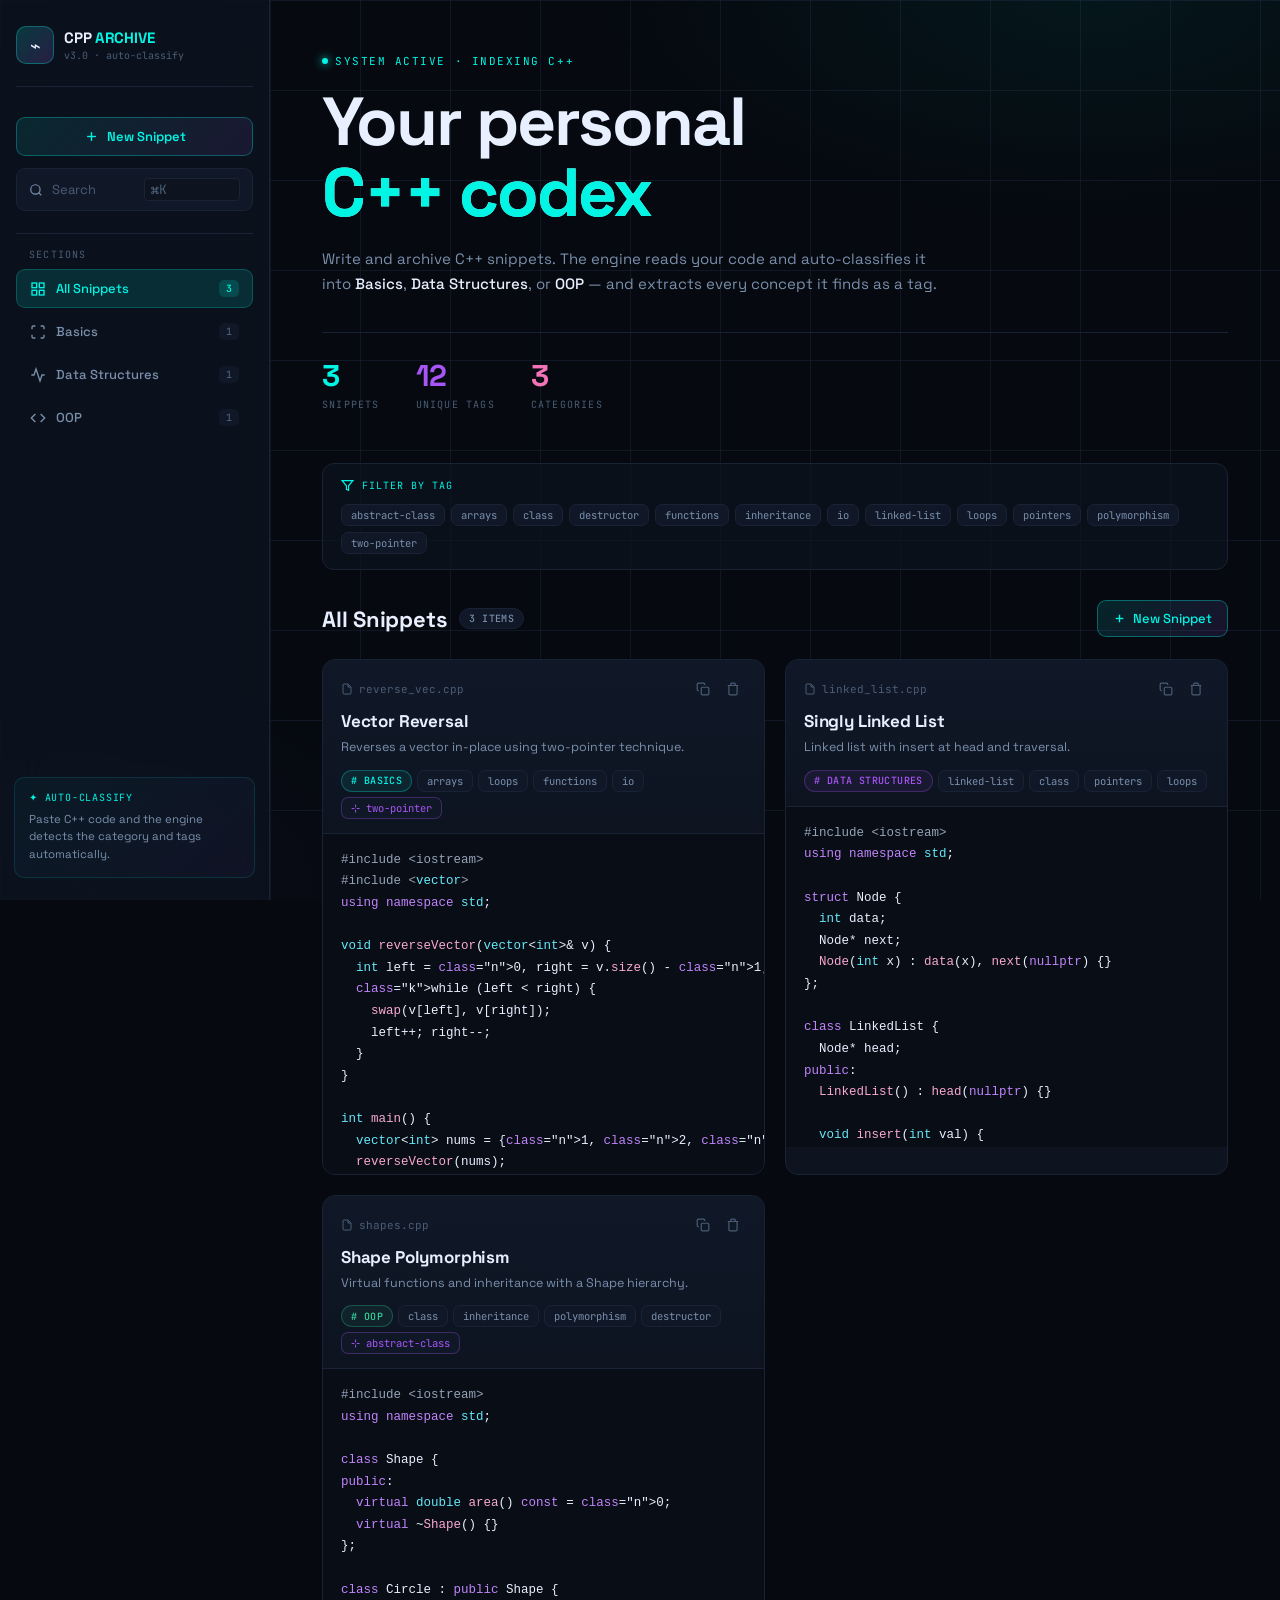
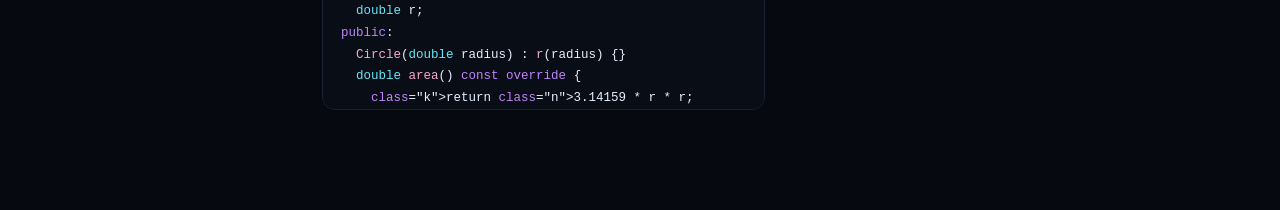
==== cpp_archive.html @ 0d0bcb45 "first commit My first commit" ====
<!DOCTYPE html>
<html lang="en">
<head>
<meta charset="UTF-8" />
<meta name="viewport" content="width=device-width, initial-scale=1.0"/>
<title>C++ Archive · v3.0</title>
<link rel="preconnect" href="https://fonts.googleapis.com"/>
<link href="https://fonts.googleapis.com/css2?family=JetBrains+Mono:wght@400;500;600;700&family=Space+Grotesk:wght@400;500;600;700;800&display=swap" rel="stylesheet"/>
<style>
/* ── Reset & Root ─────────────────────────────────────── */
*, *::before, *::after { box-sizing: border-box; margin: 0; padding: 0; }

:root {
  --bg:          #060a10;
  --bg2:         #090d15;
  --card:        #0d1420;
  --card2:       #101828;
  --border:      #1a2236;
  --border2:     #22304a;
  --fg:          #e8f0ff;
  --muted:       #7a8fac;
  --muted2:      #4a5d75;
  --cyan:        #00f5e4;
  --cyan-dim:    rgba(0,245,228,.12);
  --cyan-glow:   rgba(0,245,228,.25);
  --violet:      #a855f7;
  --violet-dim:  rgba(168,85,247,.12);
  --magenta:     #f472b6;
  --green:       #34d399;
  --orange:      #fb923c;
  --red:         #f87171;
  --radius:      10px;
  --sidebar-w:   270px;
  --font-mono:   'JetBrains Mono', monospace;
  --font-display:'Space Grotesk', sans-serif;
}

html { scroll-behavior: smooth; }

body {
  background: var(--bg);
  color: var(--fg);
  font-family: var(--font-display);
  min-height: 100vh;
  overflow-x: hidden;
}

/* mesh grid */
body::before {
  content: '';
  position: fixed; inset: 0; z-index: 0; pointer-events: none;
  background-image:
    linear-gradient(rgba(26,34,54,.55) 1px, transparent 1px),
    linear-gradient(90deg, rgba(26,34,54,.55) 1px, transparent 1px);
  background-size: 90px 90px;
}
body::after {
  content: '';
  position: fixed; inset: 0; z-index: 0; pointer-events: none;
  background:
    radial-gradient(ellipse 70% 45% at 85% 0%, rgba(0,245,228,.055) 0%, transparent 55%),
    radial-gradient(ellipse 55% 50% at 5% 100%, rgba(168,85,247,.045) 0%, transparent 55%);
}

/* ── Scrollbar ───────────────────────────────────────── */
::-webkit-scrollbar { width: 5px; }
::-webkit-scrollbar-track { background: var(--bg); }
::-webkit-scrollbar-thumb { background: var(--border2); border-radius: 3px; }
::-webkit-scrollbar-thumb:hover { background: var(--cyan-glow); }

/* ── Layout ──────────────────────────────────────────── */
#sidebar {
  position: fixed; top: 0; left: 0; bottom: 0;
  width: var(--sidebar-w);
  background: rgba(13,20,32,.75);
  backdrop-filter: blur(22px);
  border-right: 1px solid var(--border);
  padding: 26px 16px 120px;
  z-index: 30;
  overflow-y: auto;
  display: flex; flex-direction: column; gap: 4px;
}

#main {
  margin-left: var(--sidebar-w);
  padding: 48px 52px 100px;
  max-width: 1420px;
  position: relative; z-index: 1;
}

/* ── Logo ────────────────────────────────────────────── */
.logo {
  display: flex; align-items: center; gap: 10px;
  margin-bottom: 26px; padding-bottom: 22px;
  border-bottom: 1px solid var(--border);
}
.logo-icon {
  width: 38px; height: 38px; border-radius: 10px;
  background: linear-gradient(135deg, rgba(0,245,228,.18), rgba(168,85,247,.18));
  border: 1px solid rgba(0,245,228,.3);
  display: grid; place-items: center;
  font-size: 18px;
}
.logo-name { font-size: 15px; font-weight: 700; letter-spacing: -.01em; }
.logo-name span { color: var(--cyan); }
.logo-ver { font-family: var(--font-mono); font-size: 10px; color: var(--muted2); margin-top: 2px; }

/* ── Sidebar buttons ─────────────────────────────────── */
.sb-btn {
  display: flex; align-items: center; gap: 10px;
  width: 100%; padding: 10px 13px;
  border-radius: 9px; border: 1px solid transparent;
  background: transparent;
  color: var(--muted); font-family: var(--font-display);
  font-size: 13px; font-weight: 500;
  cursor: pointer; transition: all .18s; text-align: left;
}
.sb-btn svg { flex-shrink: 0; }
.sb-btn:hover { background: var(--card2); color: var(--fg); }
.sb-btn.active {
  background: var(--cyan-dim);
  border-color: rgba(0,245,228,.22);
  color: var(--cyan);
}
.sb-btn .cnt {
  margin-left: auto; font-family: var(--font-mono);
  font-size: 10px; padding: 2px 7px; border-radius: 5px;
  background: var(--card2); color: var(--muted2);
}
.sb-btn.active .cnt { background: rgba(0,245,228,.15); color: var(--cyan); }

.sb-sep { height: 1px; background: var(--border); margin: 10px 0; }
.sb-label {
  font-family: var(--font-mono); font-size: 10px;
  color: var(--muted2); letter-spacing: .12em; padding: 0 13px;
  text-transform: uppercase; margin-bottom: 4px;
}

/* primary sidebar btn */
.btn-primary-sb {
  display: flex; align-items: center; justify-content: center; gap: 8px;
  width: 100%; padding: 10px;
  border-radius: 9px;
  border: 1px solid rgba(0,245,228,.3);
  background: linear-gradient(135deg, rgba(0,245,228,.1), rgba(168,85,247,.1));
  color: var(--cyan); font-family: var(--font-display);
  font-size: 13px; font-weight: 600;
  cursor: pointer; transition: all .2s; margin-bottom: 8px;
}
.btn-primary-sb:hover { box-shadow: 0 0 22px rgba(0,245,228,.2); }

/* ── Hero ────────────────────────────────────────────── */
#hero { margin-bottom: 52px; }

.hero-pill {
  display: inline-flex; align-items: center; gap: 7px;
  font-family: var(--font-mono); font-size: 11px;
  color: var(--cyan); letter-spacing: .14em;
  margin-bottom: 18px;
}
.hero-dot {
  width: 6px; height: 6px; border-radius: 50%;
  background: var(--cyan); box-shadow: 0 0 9px var(--cyan);
  animation: pulse 2s ease-in-out infinite;
}
@keyframes pulse { 0%,100%{opacity:.5;transform:scale(1)} 50%{opacity:1;transform:scale(1.35)} }

.hero-title {
  font-size: clamp(38px,5.5vw,68px); font-weight: 800;
  line-height: 1.05; letter-spacing: -.03em;
  background: linear-gradient(175deg, var(--fg) 40%, var(--cyan) 120%);
  -webkit-background-clip: text; -webkit-text-fill-color: transparent;
  margin-bottom: 18px;
}
.hero-title .hl { -webkit-text-fill-color: var(--cyan); }

.hero-sub {
  font-size: 15px; color: var(--muted);
  max-width: 620px; line-height: 1.65; margin-bottom: 36px;
}
.hero-sub b { color: var(--fg); font-weight: 500; }

.hero-stats {
  display: flex; gap: 36px;
  padding-top: 28px; border-top: 1px solid var(--border);
}
.stat-val {
  font-size: 30px; font-weight: 800; letter-spacing: -.02em; line-height: 1;
}
.stat-lbl {
  font-family: var(--font-mono); font-size: 10px;
  color: var(--muted2); letter-spacing: .12em;
  text-transform: uppercase; margin-top: 7px;
}

/* ── Filter bar ──────────────────────────────────────── */
#filter-bar {
  margin-bottom: 30px;
  padding: 15px 18px;
  border-radius: 12px;
  background: rgba(13,20,32,.6);
  border: 1px solid var(--border);
}
.filter-head {
  display: flex; align-items: center; gap: 8px;
  margin-bottom: 12px;
}
.filter-title {
  font-family: var(--font-mono); font-size: 10px;
  color: var(--cyan); letter-spacing: .1em; text-transform: uppercase;
}
#clear-tags-btn {
  margin-left: auto; background: transparent;
  border: 1px solid var(--border); border-radius: 6px;
  color: var(--muted); font-family: var(--font-display);
  font-size: 11px; padding: 3px 10px; cursor: pointer;
  display: none; align-items: center; gap: 5px;
  transition: all .15s;
}
#clear-tags-btn:hover { color: var(--red); border-color: rgba(248,113,113,.4); }
#tag-chips { display: flex; flex-wrap: wrap; gap: 6px; }

/* ── Snippet Grid ────────────────────────────────────── */
#snippets-header {
  display: flex; align-items: center; gap: 12px;
  margin-bottom: 22px;
}
.section-title { font-size: 22px; font-weight: 700; letter-spacing: -.01em; }

#grid {
  display: grid;
  grid-template-columns: repeat(auto-fill, minmax(370px, 1fr));
  gap: 20px;
}

/* ── Snippet Card ────────────────────────────────────── */
.snippet-card {
  background: var(--card);
  border: 1px solid var(--border);
  border-radius: 13px; overflow: hidden;
  transition: transform .25s, border-color .25s, box-shadow .25s;
  animation: fadeUp .4s ease-out backwards;
}
.snippet-card:hover {
  transform: translateY(-3px);
  border-color: rgba(0,245,228,.3);
  box-shadow: 0 14px 36px rgba(0,0,0,.5), 0 0 0 1px rgba(0,245,228,.08);
}
@keyframes fadeUp {
  from { opacity:0; transform:translateY(10px); }
  to   { opacity:1; transform:translateY(0); }
}

.card-head {
  padding: 16px 18px 14px;
  border-bottom: 1px solid var(--border);
  background: linear-gradient(180deg, var(--card2), var(--card));
}
.card-file {
  font-family: var(--font-mono); font-size: 11px;
  color: var(--muted2); display: flex; align-items: center; gap: 6px;
  margin-bottom: 8px;
}
.card-actions { margin-left: auto; display: flex; gap: 4px; }
.icon-btn {
  background: transparent; border: none;
  border-radius: 7px; padding: 6px;
  color: var(--muted2); cursor: pointer;
  transition: all .15s; display: grid; place-items: center;
}
.icon-btn:hover { background: var(--card2); color: var(--fg); }
.icon-btn.danger:hover { color: var(--red); }
.icon-btn.copied { color: var(--green); }

.card-title {
  font-size: 17px; font-weight: 700;
  letter-spacing: -.01em; margin-bottom: 6px;
}
.card-desc { font-size: 12.5px; color: var(--muted); line-height: 1.55; }

.card-tags {
  display: flex; flex-wrap: wrap; gap: 5px; margin-top: 12px;
}

/* ── Badges & Tags ───────────────────────────────────── */
.badge {
  display: inline-flex; align-items: center; gap: 4px;
  font-family: var(--font-mono); font-size: 10px; font-weight: 500;
  padding: 3px 9px; border-radius: 999px;
  border: 1px solid var(--border); background: var(--card2);
  color: var(--muted); letter-spacing: .04em; text-transform: uppercase;
}
.badge-cyan   { color:var(--cyan);   border-color:rgba(0,245,228,.28);  background:rgba(0,245,228,.07); }
.badge-violet { color:var(--violet); border-color:rgba(168,85,247,.28); background:rgba(168,85,247,.07); }
.badge-green  { color:var(--green);  border-color:rgba(52,211,153,.28); background:rgba(52,211,153,.07); }
.badge-orange { color:var(--orange); border-color:rgba(251,146,60,.28); background:rgba(251,146,60,.07); }

.tag {
  display: inline-flex; align-items: center; gap: 4px;
  padding: 3px 9px; border-radius: 7px;
  font-family: var(--font-mono); font-size: 10.5px;
  background: var(--card2); border: 1px solid var(--border);
  color: var(--muted); cursor: pointer; transition: all .14s;
}
.tag:hover     { color:var(--cyan);   border-color:rgba(0,245,228,.3); }
.tag.active    { color:var(--cyan);   border-color:rgba(0,245,228,.4); background:rgba(0,245,228,.09); }
.tag.custom    { color:var(--violet); border-color:rgba(168,85,247,.3); }
.tag.custom:hover { color:var(--magenta); }

/* ── Code block ──────────────────────────────────────── */
.code-wrap {
  position: relative; overflow: hidden;
  max-height: 340px;
}
.code-block {
  background: var(--bg2);
  padding: 15px 18px;
  font-family: var(--font-mono); font-size: 12.5px; line-height: 1.65;
  color: var(--fg); overflow: auto; tab-size: 2;
  white-space: pre; max-height: 340px;
  border: none; outline: none; display: block;
}
/* syntax tokens */
.k  { color: #c084fc; }   /* keyword */
.t  { color: #67e8f9; }   /* type */
.s  { color: #fbbf24; }   /* string */
.n  { color: #86efac; }   /* number */
.c  { color: #4a5d75; font-style:italic; }  /* comment */
.f  { color: #f9a8d4; }   /* function */
.p  { color: #94a3b8; }   /* preprocessor */
.op { color: #93c5fd; }   /* operator */

/* ── Empty state ─────────────────────────────────────── */
#empty {
  border: 1px dashed var(--border);
  border-radius: 13px; padding: 70px 24px;
  text-align: center; color: var(--muted2);
  grid-column: 1 / -1;
}
#empty h3 { font-size: 17px; color: var(--fg); margin-bottom: 8px; }
#empty p  { font-size: 13px; margin-bottom: 22px; }

/* ── Generic buttons ─────────────────────────────────── */
.btn {
  display: inline-flex; align-items: center; gap: 7px;
  padding: 9px 15px; border-radius: 9px;
  border: 1px solid var(--border); background: var(--card);
  color: var(--fg); font-family: var(--font-display);
  font-size: 13px; font-weight: 500;
  cursor: pointer; transition: all .18s;
}
.btn:hover { border-color:rgba(0,245,228,.35); background:rgba(0,245,228,.05); color:var(--cyan); }
.btn-cyan {
  background: linear-gradient(135deg,rgba(0,245,228,.12),rgba(168,85,247,.12));
  border-color: rgba(0,245,228,.35); color: var(--cyan);
}
.btn-cyan:hover { box-shadow: 0 0 22px rgba(0,245,228,.2); }
.btn-ghost { background:transparent; border-color:transparent; color:var(--muted); }
.btn-ghost:hover { background:var(--card2); border-color:var(--border); color:var(--fg); }

/* search bar */
.search-wrap {
  display: flex; align-items: center; gap: 9px;
  background: var(--card2); border: 1px solid var(--border);
  border-radius: 9px; padding: 9px 12px;
  margin-bottom: 8px; cursor: pointer;
  transition: border-color .15s;
}
.search-wrap:hover { border-color:rgba(0,245,228,.3); }
.search-wrap span { font-size: 13px; color: var(--muted2); flex: 1; }
.search-kbd {
  font-family: var(--font-mono); font-size: 10px; color: var(--muted2);
  background: var(--card); padding: 2px 6px; border-radius: 4px;
  border: 1px solid var(--border);
}

/* ── Modal ───────────────────────────────────────────── */
.modal-overlay {
  display: none; position: fixed; inset: 0; z-index: 50;
  background: rgba(6,10,16,.88);
  backdrop-filter: blur(10px);
  align-items: flex-start; justify-content: center;
  padding: 60px 16px 40px; overflow-y: auto;
}
.modal-overlay.open { display: flex; }

.modal {
  width: 100%; max-width: 730px;
  background: var(--card); border: 1px solid var(--border2);
  border-radius: 15px; overflow: hidden;
  box-shadow: 0 24px 70px rgba(0,0,0,.7);
  animation: fadeUp .3s ease-out;
}
.modal-head {
  padding: 18px 22px;
  border-bottom: 1px solid var(--border);
  background: linear-gradient(180deg,var(--card2),var(--card));
  display: flex; align-items: center; justify-content: space-between;
}
.modal-head h2 { font-size: 18px; font-weight: 700; display:flex; align-items:center; gap:9px; }
.modal-body { padding: 22px; }
.modal-foot {
  padding: 14px 22px;
  border-top: 1px solid var(--border);
  background: var(--bg2);
  display: flex; justify-content: flex-end; gap: 9px;
}

/* form fields */
.field { margin-bottom: 15px; }
.field label {
  display: block; margin-bottom: 7px;
  font-family: var(--font-mono); font-size: 10.5px;
  color: var(--muted); letter-spacing: .08em; text-transform: uppercase;
}
.input, .textarea {
  width: 100%; padding: 10px 14px;
  border-radius: 9px; border: 1px solid var(--border);
  background: var(--bg2); color: var(--fg);
  font-family: var(--font-display); font-size: 13.5px;
  transition: border-color .14s, box-shadow .14s; outline: none;
}
.input:focus, .textarea:focus {
  border-color: rgba(0,245,228,.45);
  box-shadow: 0 0 0 3px rgba(0,245,228,.1);
}
.input::placeholder, .textarea::placeholder { color: var(--muted2); }
.textarea {
  font-family: var(--font-mono); font-size: 12.5px;
  resize: vertical; line-height: 1.6; tab-size: 2;
  min-height: 240px;
}

.grid-2 { display: grid; grid-template-columns: 1fr 1fr; gap: 13px; }

/* auto-detect panel */
#auto-detect {
  display: none; padding: 13px 16px; border-radius: 10px;
  background: linear-gradient(135deg,rgba(0,245,228,.05),rgba(168,85,247,.05));
  border: 1px solid rgba(0,245,228,.18); margin-bottom: 14px;
}
#auto-detect.visible { display: block; }
.detect-head {
  display: flex; align-items: center; gap: 7px;
  font-family: var(--font-mono); font-size: 10.5px;
  color: var(--cyan); letter-spacing: .08em;
  text-transform: uppercase; margin-bottom: 10px;
}
.detect-tags { display: flex; flex-wrap: wrap; gap: 5px; margin-top: 7px; }

/* ── Search Modal ────────────────────────────────────── */
#search-modal {
  padding-top: 90px;
}
.search-modal-inner {
  max-width: 600px;
}
.search-modal-input-wrap {
  display: flex; align-items: center; gap: 10px;
  padding: 15px 18px; border-bottom: 1px solid var(--border);
}
.search-modal-input {
  flex: 1; background: transparent; border: none; outline: none;
  color: var(--fg); font-family: var(--font-display); font-size: 15px;
}
.search-modal-input::placeholder { color: var(--muted2); }
.search-results { max-height: 400px; overflow-y: auto; padding: 8px; }
.search-item {
  display: flex; align-items: center; gap: 12px;
  width: 100%; padding: 11px 13px; border-radius: 9px;
  border: 1px solid transparent; background: transparent;
  color: var(--fg); cursor: pointer; text-align: left;
  transition: background .12s; margin-bottom: 3px;
  font-family: var(--font-display);
}
.search-item:hover { background: var(--card2); }
.search-item-info { flex: 1; min-width: 0; }
.search-item-title { font-size: 13px; font-weight: 600; margin-bottom: 2px; }
.search-item-file  { font-family:var(--font-mono); font-size: 11px; color: var(--muted2); }
.search-empty { padding: 40px; text-align: center; color: var(--muted2); font-size: 13px; }

/* ── Confirm dialog ──────────────────────────────────── */
#confirm-modal .modal { max-width: 380px; }

/* ── Sidebar bottom info ─────────────────────────────── */
.sb-info-card {
  position: absolute; bottom: 22px; left: 14px; right: 14px;
  padding: 13px 14px; border-radius: 10px;
  background: linear-gradient(135deg,rgba(0,245,228,.04),rgba(168,85,247,.04));
  border: 1px solid rgba(0,245,228,.13);
}
.sb-info-head {
  display: flex; align-items: center; gap: 6px;
  font-family: var(--font-mono); font-size: 10px;
  color: var(--cyan); letter-spacing: .08em;
  text-transform: uppercase; margin-bottom: 7px;
}
.sb-info-text { font-size: 11.5px; color: var(--muted); line-height: 1.55; }

/* ── Responsive ──────────────────────────────────────── */
@media (max-width: 900px) {
  :root { --sidebar-w: 0px; }
  #sidebar { transform: translateX(-270px); transition: transform .3s; }
  #sidebar.open { transform: translateX(0); width: 270px; }
  #main { margin-left: 0; padding: 20px 18px 80px; }
  .mobile-header {
    position: fixed; top: 0; left: 0; right: 0;
    height: 54px; background: rgba(13,20,32,.8); backdrop-filter: blur(18px);
    border-bottom: 1px solid var(--border);
    display: flex; align-items: center; gap: 12px;
    padding: 0 16px; z-index: 20;
  }
  #main { padding-top: 70px; }
}
@media (min-width: 901px) {
  .mobile-header { display: none !important; }
}

/* ── SVG icons (inline) ──────────────────────────────── */
.ico { display:inline-block; vertical-align:middle; flex-shrink:0; }

/* tag custom-input row */
.tag-input-row { display:flex; gap:8px; margin-bottom:9px; }
.tag-input-row .input { flex:1; }
</style>
</head>
<body>

<!-- ═══════════════════  SIDEBAR  ═══════════════════ -->
<aside id="sidebar">
  <div class="logo">
    <div class="logo-icon">⌁</div>
    <div>
      <div class="logo-name">CPP <span>ARCHIVE</span></div>
      <div class="logo-ver">v3.0 · auto-classify</div>
    </div>
  </div>

  <button class="btn-primary-sb" onclick="openAdd()">
    <svg class="ico" width="15" height="15" viewBox="0 0 24 24" fill="none" stroke="currentColor" stroke-width="2.2"><line x1="12" y1="5" x2="12" y2="19"/><line x1="5" y1="12" x2="19" y2="12"/></svg>
    New Snippet
  </button>

  <div class="search-wrap" onclick="openSearch()">
    <svg class="ico" width="14" height="14" viewBox="0 0 24 24" fill="none" stroke="#7a8fac" stroke-width="2"><circle cx="11" cy="11" r="8"/><line x1="21" y1="21" x2="16.65" y2="16.65"/></svg>
    <span>Search</span>
    <span class="search-kbd">⌘K</span>
  </div>

  <div class="sb-sep"></div>
  <div class="sb-label">Sections</div>

  <button class="sb-btn active" id="nav-all" onclick="setSection('all')">
    <svg class="ico" width="16" height="16" viewBox="0 0 24 24" fill="none" stroke="currentColor" stroke-width="2"><rect x="3" y="3" width="7" height="7"/><rect x="14" y="3" width="7" height="7"/><rect x="3" y="14" width="7" height="7"/><rect x="14" y="14" width="7" height="7"/></svg>
    All Snippets <span class="cnt" id="cnt-all">0</span>
  </button>
  <button class="sb-btn" id="nav-basics" onclick="setSection('basics')">
    <svg class="ico" width="16" height="16" viewBox="0 0 24 24" fill="none" stroke="currentColor" stroke-width="2"><path d="M8 3H5a2 2 0 00-2 2v3m18 0V5a2 2 0 00-2-2h-3M3 16v3a2 2 0 002 2h3m8 0h3a2 2 0 002-2v-3"/></svg>
    Basics <span class="cnt" id="cnt-basics">0</span>
  </button>
  <button class="sb-btn" id="nav-ds" onclick="setSection('data-structures')">
    <svg class="ico" width="16" height="16" viewBox="0 0 24 24" fill="none" stroke="currentColor" stroke-width="2"><path d="M22 12h-4l-3 9L9 3l-3 9H2"/></svg>
    Data Structures <span class="cnt" id="cnt-ds">0</span>
  </button>
  <button class="sb-btn" id="nav-oop" onclick="setSection('oop')">
    <svg class="ico" width="16" height="16" viewBox="0 0 24 24" fill="none" stroke="currentColor" stroke-width="2"><polyline points="16 18 22 12 16 6"/><polyline points="8 6 2 12 8 18"/></svg>
    OOP <span class="cnt" id="cnt-oop">0</span>
  </button>

  <div class="sb-info-card">
    <div class="sb-info-head">✦ Auto-Classify</div>
    <div class="sb-info-text">Paste C++ code and the engine detects the category and tags automatically.</div>
  </div>
</aside>

<!-- mobile header -->
<div class="mobile-header">
  <button class="icon-btn" onclick="document.getElementById('sidebar').classList.toggle('open')">
    <svg width="20" height="20" viewBox="0 0 24 24" fill="none" stroke="#7a8fac" stroke-width="2"><line x1="3" y1="6" x2="21" y2="6"/><line x1="3" y1="12" x2="21" y2="12"/><line x1="3" y1="18" x2="21" y2="18"/></svg>
  </button>
  <span style="font-weight:700;font-size:14px">CPP <span style="color:var(--cyan)">ARCHIVE</span></span>
  <button class="icon-btn" style="margin-left:auto" onclick="openAdd()">
    <svg width="18" height="18" viewBox="0 0 24 24" fill="none" stroke="var(--cyan)" stroke-width="2.2"><line x1="12" y1="5" x2="12" y2="19"/><line x1="5" y1="12" x2="19" y2="12"/></svg>
  </button>
</div>

<!-- ═══════════════════  MAIN  ═══════════════════════ -->
<main id="main">

  <!-- Hero -->
  <section id="hero">
    <div class="hero-pill">
      <div class="hero-dot"></div>
      SYSTEM ACTIVE · INDEXING C++
    </div>
    <h1 class="hero-title">Your personal<br><span class="hl">C++ codex</span></h1>
    <p class="hero-sub">
      Write and archive C++ snippets. The engine reads your code and
      auto-classifies it into <b>Basics</b>, <b>Data Structures</b>, or <b>OOP</b>
      — and extracts every concept it finds as a tag.
    </p>
    <div class="hero-stats">
      <div><div class="stat-val" id="stat-total" style="color:var(--cyan)">0</div><div class="stat-lbl">Snippets</div></div>
      <div><div class="stat-val" id="stat-tags" style="color:var(--violet)">0</div><div class="stat-lbl">Unique Tags</div></div>
      <div><div class="stat-val" style="color:var(--magenta)">3</div><div class="stat-lbl">Categories</div></div>
    </div>
  </section>

  <!-- Filter bar -->
  <div id="filter-bar">
    <div class="filter-head">
      <svg class="ico" width="13" height="13" viewBox="0 0 24 24" fill="none" stroke="var(--cyan)" stroke-width="2.2"><polygon points="22 3 2 3 10 12.46 10 19 14 21 14 12.46 22 3"/></svg>
      <span class="filter-title">Filter by Tag</span>
      <button id="clear-tags-btn" onclick="clearTagFilters()">
        <svg class="ico" width="11" height="11" viewBox="0 0 24 24" fill="none" stroke="currentColor" stroke-width="2.5"><line x1="18" y1="6" x2="6" y2="18"/><line x1="6" y1="6" x2="18" y2="18"/></svg>
        Clear
      </button>
    </div>
    <div id="tag-chips"></div>
  </div>

  <!-- Section header -->
  <div id="snippets-header">
    <h2 class="section-title" id="section-label">All Snippets</h2>
    <span class="badge" id="count-badge">0 items</span>
    <button class="btn btn-cyan" style="margin-left:auto" onclick="openAdd()">
      <svg class="ico" width="13" height="13" viewBox="0 0 24 24" fill="none" stroke="currentColor" stroke-width="2.5"><line x1="12" y1="5" x2="12" y2="19"/><line x1="5" y1="12" x2="19" y2="12"/></svg>
      New Snippet
    </button>
  </div>

  <!-- Grid -->
  <div id="grid"></div>
</main>

<!-- ═══════════════  ADD / EDIT MODAL  ══════════════ -->
<div class="modal-overlay" id="add-modal">
  <div class="modal">
    <div class="modal-head">
      <h2>
        <svg class="ico" width="17" height="17" viewBox="0 0 24 24" fill="none" stroke="var(--cyan)" stroke-width="2.5"><line x1="12" y1="5" x2="12" y2="19"/><line x1="5" y1="12" x2="19" y2="12"/></svg>
        New Snippet
      </h2>
      <button class="icon-btn" onclick="closeAdd()">
        <svg width="16" height="16" viewBox="0 0 24 24" fill="none" stroke="currentColor" stroke-width="2.5"><line x1="18" y1="6" x2="6" y2="18"/><line x1="6" y1="6" x2="18" y2="18"/></svg>
      </button>
    </div>
    <div class="modal-body">
      <div class="grid-2">
        <div class="field">
          <label>Title *</label>
          <input class="input" id="f-title" placeholder="e.g. Binary Search"/>
        </div>
        <div class="field">
          <label>Filename</label>
          <input class="input" id="f-filename" placeholder="binary_search.cpp" style="font-family:var(--font-mono)"/>
        </div>
      </div>
      <div class="field">
        <label>Description</label>
        <input class="input" id="f-desc" placeholder="What does this snippet do?"/>
      </div>
      <div class="field">
        <label>C++ Code *</label>
        <textarea class="textarea" id="f-code" placeholder="#include &lt;iostream&gt;&#10;using namespace std;&#10;&#10;int main() {&#10;  // your code&#10;  return 0;&#10;}" oninput="liveAnalyze()"></textarea>
      </div>

      <!-- live detection -->
      <div id="auto-detect">
        <div class="detect-head">
          <svg class="ico" width="13" height="13" viewBox="0 0 24 24" fill="none" stroke="currentColor" stroke-width="2"><polygon points="13 2 3 14 12 14 11 22 21 10 12 10 13 2"/></svg>
          Auto-Detected
        </div>
        <div style="font-size:12px;color:var(--muted);margin-bottom:6px">
          Primary section: <span id="detect-section" class="badge badge-cyan" style="margin-left:6px"></span>
        </div>
        <div style="font-size:12px;color:var(--muted);margin-bottom:5px">Detected tags:</div>
        <div class="detect-tags" id="detect-tags"></div>
      </div>

      <!-- custom tags -->
      <div class="field">
        <label>Custom Tags <span style="color:var(--muted2);font-style:normal">(optional)</span></label>
        <div class="tag-input-row">
          <input class="input" id="tag-input" placeholder="Add tag and press Enter"
                 onkeydown="if(event.key==='Enter'){event.preventDefault();addCustomTag()}"/>
          <button class="btn" onclick="addCustomTag()">
            <svg class="ico" width="13" height="13" viewBox="0 0 24 24" fill="none" stroke="currentColor" stroke-width="2.5"><line x1="12" y1="5" x2="12" y2="19"/><line x1="5" y1="12" x2="19" y2="12"/></svg>
            Add
          </button>
        </div>
        <div id="custom-tags-list" style="display:flex;flex-wrap:wrap;gap:5px"></div>
      </div>
    </div>
    <div class="modal-foot">
      <button class="btn btn-ghost" onclick="closeAdd()">Cancel</button>
      <button class="btn btn-cyan" onclick="saveSnippet()">
        <svg class="ico" width="13" height="13" viewBox="0 0 24 24" fill="none" stroke="currentColor" stroke-width="2.5"><polyline points="20 6 9 17 4 12"/></svg>
        Save Snippet
      </button>
    </div>
  </div>
</div>

<!-- ═══════════════  SEARCH MODAL  ══════════════════ -->
<div class="modal-overlay" id="search-modal">
  <div class="modal search-modal-inner">
    <div class="search-modal-input-wrap">
      <svg class="ico" width="16" height="16" viewBox="0 0 24 24" fill="none" stroke="var(--muted)" stroke-width="2"><circle cx="11" cy="11" r="8"/><line x1="21" y1="21" x2="16.65" y2="16.65"/></svg>
      <input class="search-modal-input" id="search-input" placeholder="Search title, description, code, or tags…" oninput="renderSearch()"/>
      <span class="search-kbd" style="cursor:pointer" onclick="closeSearch()">ESC</span>
    </div>
    <div class="search-results" id="search-results"></div>
  </div>
</div>

<!-- ═══════════════  CONFIRM MODAL  ═════════════════ -->
<div class="modal-overlay" id="confirm-modal">
  <div class="modal" style="max-width:360px">
    <div class="modal-head">
      <h2 style="color:var(--red)">
        <svg class="ico" width="17" height="17" viewBox="0 0 24 24" fill="none" stroke="currentColor" stroke-width="2.5"><polyline points="3 6 5 6 21 6"/><path d="M19 6v14a2 2 0 01-2 2H7a2 2 0 01-2-2V6m3 0V4a2 2 0 012-2h4a2 2 0 012 2v2"/></svg>
        Delete Snippet
      </h2>
    </div>
    <div class="modal-body">
      <p style="font-size:14px;color:var(--muted);line-height:1.6">Are you sure you want to delete <strong id="confirm-name">"..."</strong>? This cannot be undone.</p>
    </div>
    <div class="modal-foot">
      <button class="btn btn-ghost" onclick="closeConfirm()">Cancel</button>
      <button class="btn" id="confirm-ok"
        style="border-color:rgba(248,113,113,.4);color:var(--red);background:rgba(248,113,113,.08)"
        onclick="confirmDelete()">Delete</button>
    </div>
  </div>
</div>

<!-- ═══════════════  JAVASCRIPT  ════════════════════ -->
<script>
// ── State ──────────────────────────────────────────────
let snippets = [];
let activeSection = 'all';
let activeTags = [];
let pendingDeleteId = null;
let editingCustomTags = [];

const STORAGE_KEY = 'cpp-archive-v3';

// ── Seed data ──────────────────────────────────────────
const SEED = [
  {
    id:'s1', title:'Vector Reversal',
    description:'Reverses a vector in-place using two-pointer technique.',
    filename:'reverse_vec.cpp',
    code:`#include <iostream>\n#include <vector>\nusing namespace std;\n\nvoid reverseVector(vector<int>& v) {\n  int left = 0, right = v.size() - 1;\n  while (left < right) {\n    swap(v[left], v[right]);\n    left++; right--;\n  }\n}\n\nint main() {\n  vector<int> nums = {1, 2, 3, 4, 5};\n  reverseVector(nums);\n  for (int n : nums) cout << n << " ";\n  return 0;\n}`,
    section:'basics', tags:['arrays','loops','functions','io'], customTags:['two-pointer'],
    createdAt: Date.now()-86400000*3
  },
  {
    id:'s2', title:'Singly Linked List',
    description:'Linked list with insert at head and traversal.',
    filename:'linked_list.cpp',
    code:`#include <iostream>\nusing namespace std;\n\nstruct Node {\n  int data;\n  Node* next;\n  Node(int x) : data(x), next(nullptr) {}\n};\n\nclass LinkedList {\n  Node* head;\npublic:\n  LinkedList() : head(nullptr) {}\n\n  void insert(int val) {\n    Node* n = new Node(val);\n    n->next = head;\n    head = n;\n  }\n\n  void print() {\n    Node* cur = head;\n    while (cur) {\n      cout << cur->data << " -> ";\n      cur = cur->next;\n    }\n    cout << "null\\n";\n  }\n};`,
    section:'data-structures', tags:['linked-list','class','pointers','loops'], customTags:[],
    createdAt: Date.now()-86400000*2
  },
  {
    id:'s3', title:'Shape Polymorphism',
    description:'Virtual functions and inheritance with a Shape hierarchy.',
    filename:'shapes.cpp',
    code:`#include <iostream>\nusing namespace std;\n\nclass Shape {\npublic:\n  virtual double area() const = 0;\n  virtual ~Shape() {}\n};\n\nclass Circle : public Shape {\n  double r;\npublic:\n  Circle(double radius) : r(radius) {}\n  double area() const override {\n    return 3.14159 * r * r;\n  }\n};\n\nclass Square : public Shape {\n  double s;\npublic:\n  Square(double side) : s(side) {}\n  double area() const override { return s * s; }\n};`,
    section:'oop', tags:['class','inheritance','polymorphism','destructor'], customTags:['abstract-class'],
    createdAt: Date.now()-86400000
  }
];

// ── Persistence ────────────────────────────────────────
function load() {
  try {
    const d = localStorage.getItem(STORAGE_KEY);
    if (d) { snippets = JSON.parse(d); return; }
  } catch(e){}
  snippets = JSON.parse(JSON.stringify(SEED));
}
function save() {
  try { localStorage.setItem(STORAGE_KEY, JSON.stringify(snippets)); } catch(e){}
}

// ── Category rules ─────────────────────────────────────
const RULES = {
  'data-structures': { label:'Data Structures', weight:3, badge:'badge-violet', rules:[
    { pat:[/struct\s+Node/i,/class\s+Node/i,/->next/,/->prev/,/LinkedList/i], tag:'linked-list', sc:5 },
    { pat:[/stack</i,/std::stack/i,/class\s+Stack/i], tag:'stack', sc:5 },
    { pat:[/queue</i,/std::queue/i,/enqueue/i,/dequeue/i], tag:'queue', sc:5 },
    { pat:[/priority_queue/i], tag:'priority-queue', sc:5 },
    { pat:[/struct\s+TreeNode/i,/class\s+Tree/i,/->left/,/->right/,/BST/i,/BinaryTree/i], tag:'tree', sc:5 },
    { pat:[/Graph/i,/adjacency/i,/\bBFS\b/,/\bDFS\b/,/dijkstra/i], tag:'graph', sc:5 },
    { pat:[/unordered_map/,/std::map/,/HashMap/i], tag:'hash-map', sc:4 },
    { pat:[/unordered_set/,/std::set/], tag:'set', sc:3 },
    { pat:[/std::deque/,/deque</], tag:'deque', sc:4 },
  ]},
  'oop': { label:'OOP', weight:2, badge:'badge-green', rules:[
    { pat:[/:\s*public\s+\w+/,/:\s*private\s+\w+/,/:\s*protected\s+\w+/], tag:'inheritance', sc:5 },
    { pat:[/\bvirtual\s+/,/\boverride\b/,/\babstract\b/], tag:'polymorphism', sc:5 },
    { pat:[/template\s*</], tag:'templates', sc:5 },
    { pat:[/operator\s*[+\-*\/=<>]/,/operator\s*\(\)/], tag:'operator-overload', sc:4 },
    { pat:[/class\s+\w+[\s:{]/], tag:'class', sc:3 },
    { pat:[/public:/,/private:/,/protected:/], tag:'encapsulation', sc:2 },
    { pat:[/~\w+\s*\(/], tag:'destructor', sc:3 },
    { pat:[/\bstatic\s+/], tag:'static', sc:2 },
    { pat:[/namespace\s+/], tag:'namespace', sc:2 },
    { pat:[/\bfriend\s+/], tag:'friend', sc:3 },
  ]},
  'basics': { label:'Basics', weight:1, badge:'badge-cyan', rules:[
    { pat:[/\bint\s+\w+\s*\[/,/vector</,/\w+\[\d+\]/], tag:'arrays', sc:3 },
    { pat:[/\bfor\s*\(/,/\bwhile\s*\(/,/\bdo\s*\{/], tag:'loops', sc:3 },
    { pat:[/\bif\s*\(/,/\bswitch\s*\(/,/\bcase\s+/], tag:'conditionals', sc:3 },
    { pat:[/\breturn\s+/], tag:'functions', sc:2 },
    { pat:[/\*\w+/,/&\w+/,/nullptr/,/\bNULL\b/], tag:'pointers', sc:4 },
    { pat:[/\bstring\s+/,/std::string/,/\bchar\s/], tag:'strings', sc:3 },
    { pat:[/cin\s*>>/,/cout\s*<</,/getline/], tag:'io', sc:2 },
    { pat:[/\blambda\b/,/\[\s*\]\s*\(/], tag:'lambdas', sc:4 },
    { pat:[/\btry\s*\{/,/\bcatch\s*\(/,/\bthrow\s+/], tag:'exceptions', sc:4 },
    { pat:[/#include/,/#define/], tag:'preprocessor', sc:1 },
  ]}
};

function analyzeCode(code) {
  const scores = {'basics':0,'oop':0,'data-structures':0};
  const tags = new Set();
  for (const [sid, def] of Object.entries(RULES)) {
    for (const rule of def.rules) {
      if (rule.pat.some(p => p.test(code))) {
        scores[sid] += rule.sc * def.weight;
        tags.add(rule.tag);
      }
    }
  }
  // recursion detection
  const m = code.match(/\b([a-zA-Z_]\w*)\s*\([^)]*\)\s*\{/);
  if (m) {
    const calls = (code.match(new RegExp('\\b'+m[1]+'\\s*\\(','g')) || []).length;
    if (calls >= 2) tags.add('recursion');
  }
  let primary = 'basics', max = 0;
  for (const [s,v] of Object.entries(scores)) if (v > max){ max=v; primary=s; }
  return { primary, tags: [...tags] };
}

// ── Syntax highlight ───────────────────────────────────
const KW = ['if','else','for','while','do','switch','case','break','continue','return',
             'class','struct','public','private','protected','virtual','override','static',
             'const','new','delete','this','template','typename','namespace','using',
             'try','catch','throw','operator','friend','inline','explicit','mutable',
             'volatile','enum','typedef','sizeof','nullptr','true','false'];
const TY = ['int','char','float','double','void','bool','long','short','unsigned','signed',
             'auto','string','vector','map','set','queue','stack','pair','size_t','std',
             'deque','list','array','tuple'];

function hl(raw) {
  let s = raw.replace(/&/g,'&amp;').replace(/</g,'&lt;').replace(/>/g,'&gt;');
  // protect comments
  s = s.replace(/\/\/[^\n]*/g, m=>`\x01${m}\x02`);
  s = s.replace(/\/\*[\s\S]*?\*\//g, m=>`\x01${m}\x02`);
  // strings
  s = s.replace(/("(?:[^"\\]|\\.)*"|'(?:[^'\\]|\\.)*')/g, m=>`\x03${m}\x04`);
  // preprocessor
  s = s.replace(/(^#\w+[^\n]*)/gm, `\x05$1\x06`);
  // numbers
  s = s.replace(/\b(\d+\.?\d*[uUlLfF]*)\b/g,'<span class="n">$1</span>');
  // keywords
  KW.forEach(k=>{ s=s.replace(new RegExp(`\\b${k}\\b`,'g'),`<span class="k">${k}</span>`); });
  // types
  TY.forEach(t=>{ s=s.replace(new RegExp(`\\b${t}\\b`,'g'),`<span class="t">${t}</span>`); });
  // functions
  s = s.replace(/\b([a-zA-Z_]\w*)\s*\(/g,(m,name)=>{
    if(KW.includes(name)||TY.includes(name)) return m;
    return `<span class="f">${name}</span>(`;
  });
  // restore
  s = s.replace(/\x03([\s\S]*?)\x04/g,'<span class="s">$1</span>');
  s = s.replace(/\x01([\s\S]*?)\x02/g,'<span class="c">$1</span>');
  s = s.replace(/\x05([\s\S]*?)\x06/g,'<span class="p">$1</span>');
  return s;
}

// ── Render helpers ─────────────────────────────────────
function sectionLabel(id) { return (RULES[id]||{label:'All'}).label; }
function sectionBadge(id) { return (RULES[id]||{badge:'badge-cyan'}).badge; }

function allTags() {
  const s = new Set();
  snippets.forEach(sn => {
    sn.tags.forEach(t=>s.add(t));
    (sn.customTags||[]).forEach(t=>s.add(t));
  });
  return [...s].sort();
}

function filtered() {
  return snippets.filter(sn => {
    if (activeSection !== 'all' && sn.section !== activeSection) return false;
    if (activeTags.length > 0) {
      const all = [...sn.tags, ...(sn.customTags||[])];
      if (!activeTags.every(t=>all.includes(t))) return false;
    }
    return true;
  });
}

// ── Render tag filter bar ──────────────────────────────
function renderTagBar() {
  const tags = allTags();
  const el = document.getElementById('tag-chips');
  el.innerHTML = '';
  tags.forEach(t => {
    const btn = document.createElement('button');
    btn.className = 'tag' + (activeTags.includes(t)?' active':'');
    btn.textContent = t;
    btn.onclick = () => toggleTagFilter(t);
    el.appendChild(btn);
  });
  const clearBtn = document.getElementById('clear-tags-btn');
  clearBtn.style.display = activeTags.length > 0 ? 'inline-flex' : 'none';
  const fb = document.getElementById('filter-bar');
  fb.style.display = tags.length > 0 ? 'block' : 'none';
}

function toggleTagFilter(t) {
  activeTags = activeTags.includes(t) ? activeTags.filter(x=>x!==t) : [...activeTags,t];
  renderAll();
}
function clearTagFilters() { activeTags=[]; renderAll(); }

// ── Render cards ───────────────────────────────────────
function renderGrid() {
  const grid = document.getElementById('grid');
  const list = filtered();

  document.getElementById('section-label').textContent =
    activeSection==='all' ? 'All Snippets' : sectionLabel(activeSection);
  document.getElementById('count-badge').textContent =
    `${list.length} ${list.length===1?'item':'items'}`;

  if (list.length === 0) {
    grid.innerHTML = `<div id="empty">
      <div style="font-size:28px;margin-bottom:12px;opacity:.4">⊚</div>
      <h3>No snippets here yet</h3>
      <p>${activeTags.length?'Try removing some tag filters':'Add your first C++ snippet'}</p>
      ${!activeTags.length?`<button class="btn btn-cyan" onclick="openAdd()">
        <svg class="ico" width="13" height="13" viewBox="0 0 24 24" fill="none" stroke="currentColor" stroke-width="2.5"><line x1="12" y1="5" x2="12" y2="19"/><line x1="5" y1="12" x2="19" y2="12"/></svg>
        New Snippet</button>`:''}
    </div>`;
    return;
  }

  grid.innerHTML = '';
  list.forEach((sn, i) => {
    const allT = [...sn.tags, ...(sn.customTags||[])];
    const card = document.createElement('div');
    card.className = 'snippet-card';
    card.style.animationDelay = `${i*55}ms`;

    const tagsHtml = [
      `<span class="badge ${sectionBadge(sn.section)}"># ${sectionLabel(sn.section)}</span>`,
      ...allT.slice(0,7).map(t => {
        const isCust = (sn.customTags||[]).includes(t);
        return `<button class="tag ${isCust?'custom':''}" onclick="toggleTagFilter('${t}')">${isCust?'⊹ ':''}${t}</button>`;
      })
    ].join('');

    card.innerHTML = `
      <div class="card-head">
        <div class="card-file">
          <svg class="ico" width="12" height="12" viewBox="0 0 24 24" fill="none" stroke="currentColor" stroke-width="2"><path d="M14 2H6a2 2 0 00-2 2v16a2 2 0 002 2h12a2 2 0 002-2V8z"/><polyline points="14 2 14 8 20 8"/></svg>
          ${sn.filename}
          <span class="card-actions">
            <button class="icon-btn" id="copy-${sn.id}" title="Copy code" onclick="copyCode('${sn.id}')">
              <svg width="14" height="14" viewBox="0 0 24 24" fill="none" stroke="currentColor" stroke-width="2"><rect x="9" y="9" width="13" height="13" rx="2"/><path d="M5 15H4a2 2 0 01-2-2V4a2 2 0 012-2h9a2 2 0 012 2v1"/></svg>
            </button>
            <button class="icon-btn danger" title="Delete" onclick="askDelete('${sn.id}','${sn.title.replace(/'/g,"\\'")}')">
              <svg width="14" height="14" viewBox="0 0 24 24" fill="none" stroke="currentColor" stroke-width="2"><polyline points="3 6 5 6 21 6"/><path d="M19 6v14a2 2 0 01-2 2H7a2 2 0 01-2-2V6m3 0V4a2 2 0 012-2h4a2 2 0 012 2v2"/></svg>
            </button>
          </span>
        </div>
        <div class="card-title">${sn.title}</div>
        <div class="card-desc">${sn.description}</div>
        <div class="card-tags">${tagsHtml}</div>
      </div>
      <div class="code-wrap">
        <pre class="code-block"><code>${hl(sn.code)}</code></pre>
      </div>`;
    grid.appendChild(card);
  });
}

// ── Render sidebar counts ──────────────────────────────
function renderCounts() {
  const counts = {basics:0,'data-structures':0,oop:0};
  snippets.forEach(s=>{ counts[s.section]=(counts[s.section]||0)+1; });
  document.getElementById('cnt-all').textContent = snippets.length;
  document.getElementById('cnt-basics').textContent = counts.basics;
  document.getElementById('cnt-ds').textContent = counts['data-structures'];
  document.getElementById('cnt-oop').textContent = counts.oop;
  document.getElementById('stat-total').textContent = snippets.length;
  document.getElementById('stat-tags').textContent = allTags().length;
}

function renderAll() {
  renderCounts();
  renderTagBar();
  renderGrid();
  // sidebar active state
  ['all','basics','data-structures','oop'].forEach(id=>{
    const el = document.getElementById('nav-'+(id==='data-structures'?'ds':id));
    if(el) el.classList.toggle('active', activeSection===id);
  });
}

// ── Section navigation ─────────────────────────────────
function setSection(id) {
  activeSection = id;
  activeTags = [];
  renderAll();
}

// ── Copy code ──────────────────────────────────────────
async function copyCode(id) {
  const sn = snippets.find(s=>s.id===id);
  if (!sn) return;
  try {
    await navigator.clipboard.writeText(sn.code);
  } catch(e) {
    // fallback for older browsers
    const ta = document.createElement('textarea');
    ta.value = sn.code;
    document.body.appendChild(ta);
    ta.select(); document.execCommand('copy');
    document.body.removeChild(ta);
  }
  const btn = document.getElementById('copy-'+id);
  if (!btn) return;
  btn.classList.add('copied');
  btn.innerHTML = `<svg width="14" height="14" viewBox="0 0 24 24" fill="none" stroke="var(--green)" stroke-width="2.5"><polyline points="20 6 9 17 4 12"/></svg>`;
  setTimeout(()=>{
    btn.classList.remove('copied');
    btn.innerHTML = `<svg width="14" height="14" viewBox="0 0 24 24" fill="none" stroke="currentColor" stroke-width="2"><rect x="9" y="9" width="13" height="13" rx="2"/><path d="M5 15H4a2 2 0 01-2-2V4a2 2 0 012-2h9a2 2 0 012 2v1"/></svg>`;
  }, 1500);
}

// ── Delete ─────────────────────────────────────────────
function askDelete(id, title) {
  pendingDeleteId = id;
  document.getElementById('confirm-name').textContent = `"${title}"`;
  document.getElementById('confirm-modal').classList.add('open');
}
function closeConfirm() {
  pendingDeleteId = null;
  document.getElementById('confirm-modal').classList.remove('open');
}
function confirmDelete() {
  if (!pendingDeleteId) return;
  snippets = snippets.filter(s=>s.id!==pendingDeleteId);
  save(); renderAll(); closeConfirm();
}

// ── Add modal ──────────────────────────────────────────
function openAdd() {
  editingCustomTags = [];
  document.getElementById('f-title').value = '';
  document.getElementById('f-filename').value = '';
  document.getElementById('f-desc').value = '';
  document.getElementById('f-code').value = '';
  document.getElementById('tag-input').value = '';
  document.getElementById('custom-tags-list').innerHTML = '';
  document.getElementById('auto-detect').classList.remove('visible');
  document.getElementById('add-modal').classList.add('open');
  setTimeout(()=>document.getElementById('f-title').focus(), 80);
}
function closeAdd() {
  document.getElementById('add-modal').classList.remove('open');
}

// Live analysis
function liveAnalyze() {
  const code = document.getElementById('f-code').value;
  const panel = document.getElementById('auto-detect');
  if (code.trim().length < 15) { panel.classList.remove('visible'); return; }
  const r = analyzeCode(code);
  const def = RULES[r.primary];
  document.getElementById('detect-section').className = `badge ${def.badge}`;
  document.getElementById('detect-section').textContent = def.label;
  const tc = document.getElementById('detect-tags');
  tc.innerHTML = r.tags.length === 0
    ? '<span style="font-size:11px;color:var(--muted2)">none yet</span>'
    : r.tags.map(t=>`<span class="tag">${t}</span>`).join('');
  panel.classList.add('visible');
}

// Custom tags
function addCustomTag() {
  const inp = document.getElementById('tag-input');
  const t = inp.value.trim().toLowerCase().replace(/\s+/g,'-');
  if (!t || editingCustomTags.includes(t)) { inp.value=''; return; }
  editingCustomTags.push(t);
  inp.value = '';
  renderCustomTagList();
}
function removeCustomTag(t) {
  editingCustomTags = editingCustomTags.filter(x=>x!==t);
  renderCustomTagList();
}
function renderCustomTagList() {
  document.getElementById('custom-tags-list').innerHTML =
    editingCustomTags.map(t=>`
      <button class="tag custom" onclick="removeCustomTag('${t}')">
        <svg class="ico" width="9" height="9" viewBox="0 0 24 24" fill="none" stroke="currentColor" stroke-width="3"><line x1="18" y1="6" x2="6" y2="18"/><line x1="6" y1="6" x2="18" y2="18"/></svg>
        ${t}
      </button>`).join('');
}

function saveSnippet() {
  const title = document.getElementById('f-title').value.trim();
  const code  = document.getElementById('f-code').value.trim();
  if (!title || !code) {
    alert('Title and Code are required.');
    return;
  }
  const r = analyzeCode(code);
  const filename = document.getElementById('f-filename').value.trim()
    || title.toLowerCase().replace(/[^a-z0-9]+/g,'_')+'.cpp';

  const sn = {
    id: 'sn_'+Date.now(),
    title,
    description: document.getElementById('f-desc').value.trim() || 'No description provided.',
    filename,
    code,
    section: r.primary,
    tags: r.tags,
    customTags: [...editingCustomTags],
    createdAt: Date.now()
  };
  snippets.unshift(sn);
  save(); renderAll(); closeAdd();
}

// ── Search ─────────────────────────────────────────────
function openSearch() {
  document.getElementById('search-modal').classList.add('open');
  setTimeout(()=>document.getElementById('search-input').focus(), 60);
  renderSearch();
}
function closeSearch() {
  document.getElementById('search-modal').classList.remove('open');
  document.getElementById('search-input').value = '';
}
function renderSearch() {
  const q = document.getElementById('search-input').value.toLowerCase().trim();
  const pool = q ? snippets.filter(s =>
    s.title.toLowerCase().includes(q) ||
    s.description.toLowerCase().includes(q) ||
    s.code.toLowerCase().includes(q) ||
    s.tags.some(t=>t.includes(q)) ||
    (s.customTags||[]).some(t=>t.includes(q))
  ) : snippets.slice(0,10);

  const el = document.getElementById('search-results');
  if (pool.length === 0) {
    el.innerHTML = `<div class="search-empty">No matches found</div>`; return;
  }
  el.innerHTML = pool.map(s=>`
    <button class="search-item" onclick="jumpTo('${s.id}')">
      <svg class="ico" width="14" height="14" viewBox="0 0 24 24" fill="none" stroke="var(--cyan)" stroke-width="2"><path d="M14 2H6a2 2 0 00-2 2v16a2 2 0 002 2h12a2 2 0 002-2V8z"/><polyline points="14 2 14 8 20 8"/></svg>
      <div class="search-item-info">
        <div class="search-item-title">${s.title}</div>
        <div class="search-item-file">${s.filename}</div>
      </div>
      <span class="badge ${sectionBadge(s.section)}">${sectionLabel(s.section)}</span>
      <svg class="ico" width="13" height="13" viewBox="0 0 24 24" fill="none" stroke="var(--muted2)" stroke-width="2"><polyline points="9 18 15 12 9 6"/></svg>
    </button>`).join('');
}
function jumpTo(id) {
  const sn = snippets.find(s=>s.id===id);
  if (sn) { activeSection = sn.section; activeTags = []; renderAll(); }
  closeSearch();
}

// ── Keyboard shortcuts ─────────────────────────────────
document.addEventListener('keydown', e => {
  if ((e.metaKey||e.ctrlKey) && e.key==='k') {
    e.preventDefault();
    document.getElementById('search-modal').classList.contains('open')
      ? closeSearch() : openSearch();
  }
  if (e.key==='Escape') {
    closeSearch(); closeAdd(); closeConfirm();
  }
});

// Close modals on overlay click
['add-modal','search-modal','confirm-modal'].forEach(id=>{
  document.getElementById(id).addEventListener('click', function(e){
    if (e.target===this) {
      this.classList.remove('open');
    }
  });
});

// ── Init ───────────────────────────────────────────────
load();
renderAll();
</script>
</body>
</html>
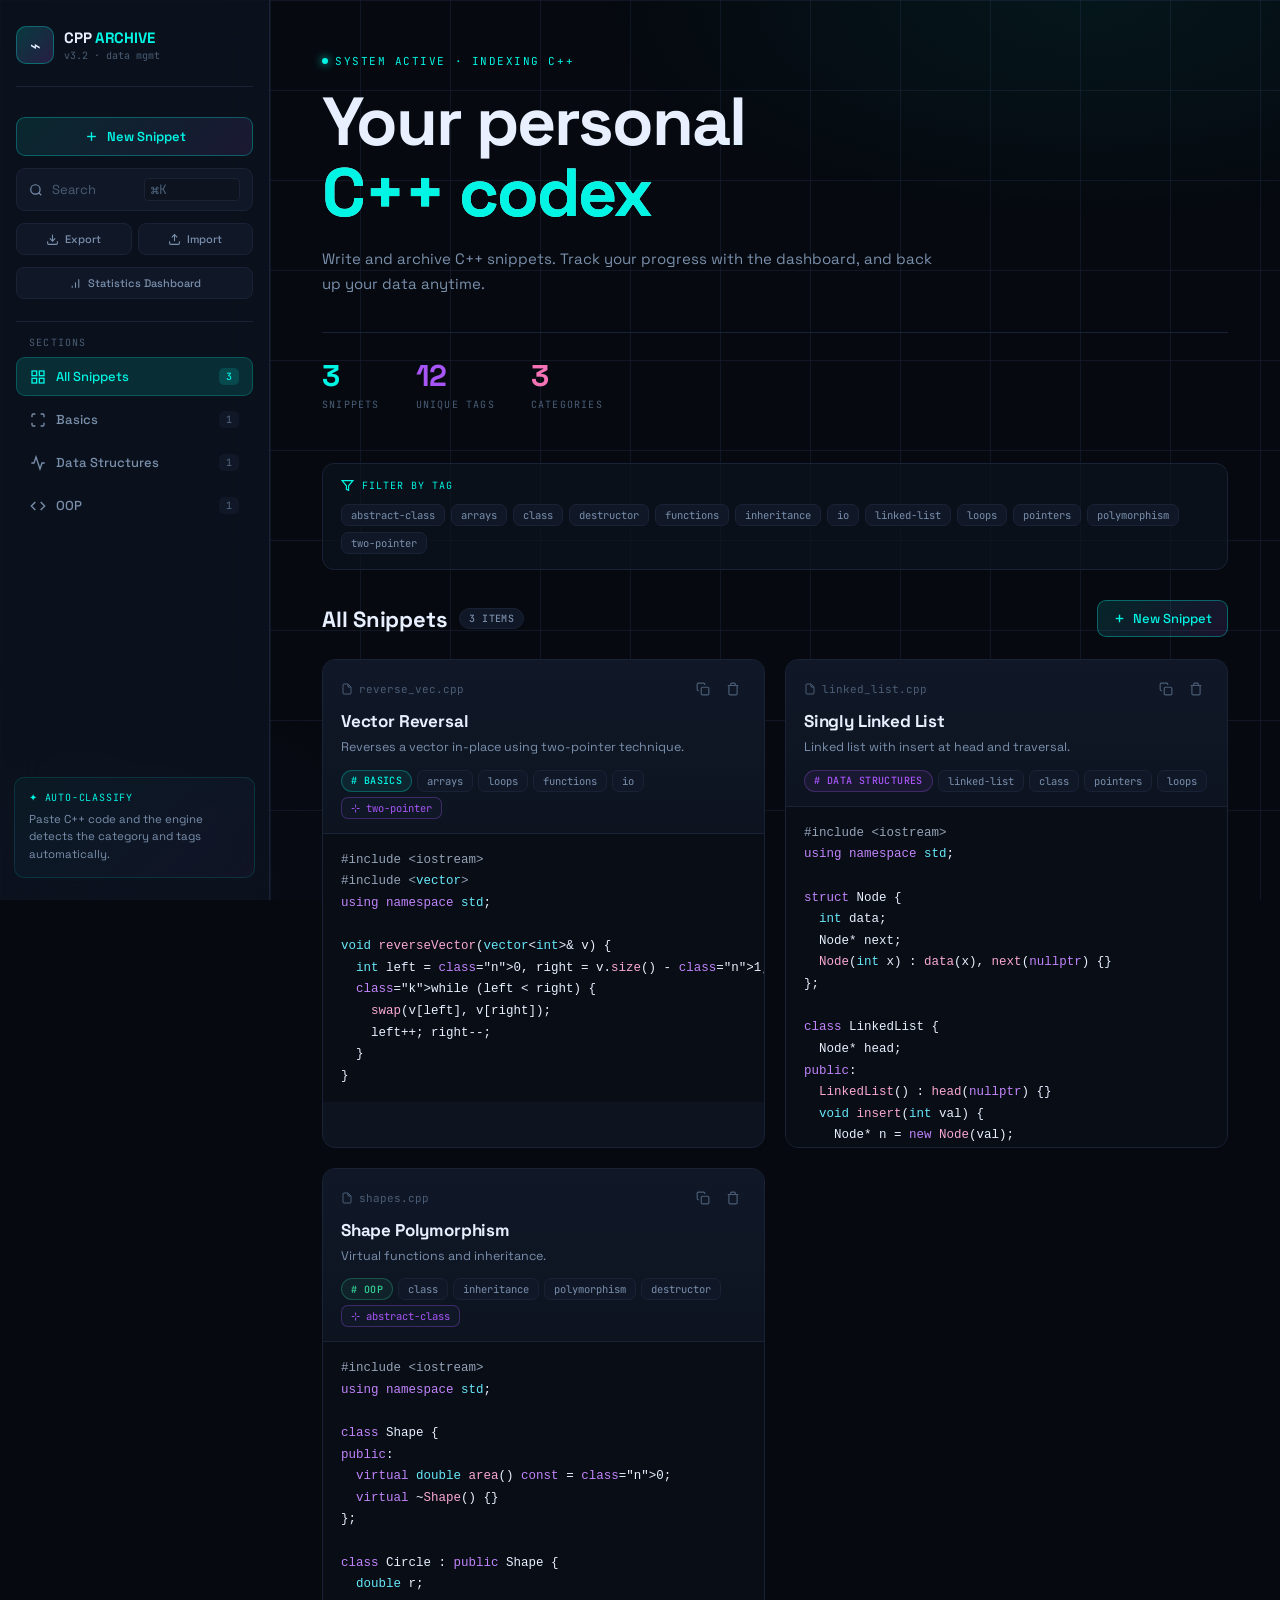
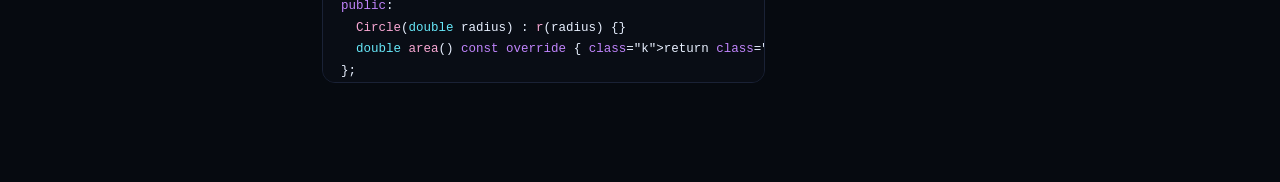
==== commit 460daf6c: "Hasan's edit on Ahmed"s project" ====
--- a/cpp_archive.html
+++ b/cpp_archive.html
@@ -3,536 +3,352 @@
 <head>
 <meta charset="UTF-8" />
 <meta name="viewport" content="width=device-width, initial-scale=1.0"/>
-<title>C++ Archive · v3.0</title>
+<title>C++ Archive · v3.2 · Data Management</title>
 <link rel="preconnect" href="https://fonts.googleapis.com"/>
 <link href="https://fonts.googleapis.com/css2?family=JetBrains+Mono:wght@400;500;600;700&family=Space+Grotesk:wght@400;500;600;700;800&display=swap" rel="stylesheet"/>
 <style>
-/* ── Reset & Root ─────────────────────────────────────── */
 *, *::before, *::after { box-sizing: border-box; margin: 0; padding: 0; }
 
 :root {
-  --bg:          #060a10;
-  --bg2:         #090d15;
-  --card:        #0d1420;
-  --card2:       #101828;
-  --border:      #1a2236;
-  --border2:     #22304a;
-  --fg:          #e8f0ff;
-  --muted:       #7a8fac;
-  --muted2:      #4a5d75;
-  --cyan:        #00f5e4;
-  --cyan-dim:    rgba(0,245,228,.12);
-  --cyan-glow:   rgba(0,245,228,.25);
-  --violet:      #a855f7;
-  --violet-dim:  rgba(168,85,247,.12);
-  --magenta:     #f472b6;
-  --green:       #34d399;
-  --orange:      #fb923c;
-  --red:         #f87171;
-  --radius:      10px;
-  --sidebar-w:   270px;
-  --font-mono:   'JetBrains Mono', monospace;
-  --font-display:'Space Grotesk', sans-serif;
+  --bg: #060a10; --bg2: #090d15; --card: #0d1420; --card2: #101828;
+  --border: #1a2236; --border2: #22304a; --fg: #e8f0ff;
+  --muted: #7a8fac; --muted2: #4a5d75;
+  --cyan: #00f5e4; --cyan-dim: rgba(0,245,228,.12); --cyan-glow: rgba(0,245,228,.25);
+  --violet: #a855f7; --violet-dim: rgba(168,85,247,.12);
+  --magenta: #f472b6; --green: #34d399; --orange: #fb923c; --red: #f87171;
+  --sidebar-w: 270px;
+  --font-mono: 'JetBrains Mono', monospace;
+  --font-display: 'Space Grotesk', sans-serif;
 }
 
 html { scroll-behavior: smooth; }
-
-body {
-  background: var(--bg);
-  color: var(--fg);
-  font-family: var(--font-display);
-  min-height: 100vh;
-  overflow-x: hidden;
-}
-
-/* mesh grid */
+body { background: var(--bg); color: var(--fg); font-family: var(--font-display); min-height: 100vh; overflow-x: hidden; }
 body::before {
-  content: '';
-  position: fixed; inset: 0; z-index: 0; pointer-events: none;
-  background-image:
-    linear-gradient(rgba(26,34,54,.55) 1px, transparent 1px),
-    linear-gradient(90deg, rgba(26,34,54,.55) 1px, transparent 1px);
+  content: ''; position: fixed; inset: 0; z-index: 0; pointer-events: none;
+  background-image: linear-gradient(rgba(26,34,54,.55) 1px, transparent 1px), linear-gradient(90deg, rgba(26,34,54,.55) 1px, transparent 1px);
   background-size: 90px 90px;
 }
 body::after {
-  content: '';
-  position: fixed; inset: 0; z-index: 0; pointer-events: none;
-  background:
-    radial-gradient(ellipse 70% 45% at 85% 0%, rgba(0,245,228,.055) 0%, transparent 55%),
-    radial-gradient(ellipse 55% 50% at 5% 100%, rgba(168,85,247,.045) 0%, transparent 55%);
-}
-
-/* ── Scrollbar ───────────────────────────────────────── */
+  content: ''; position: fixed; inset: 0; z-index: 0; pointer-events: none;
+  background: radial-gradient(ellipse 70% 45% at 85% 0%, rgba(0,245,228,.055) 0%, transparent 55%), radial-gradient(ellipse 55% 50% at 5% 100%, rgba(168,85,247,.045) 0%, transparent 55%);
+}
 ::-webkit-scrollbar { width: 5px; }
 ::-webkit-scrollbar-track { background: var(--bg); }
 ::-webkit-scrollbar-thumb { background: var(--border2); border-radius: 3px; }
 ::-webkit-scrollbar-thumb:hover { background: var(--cyan-glow); }
 
-/* ── Layout ──────────────────────────────────────────── */
-#sidebar {
-  position: fixed; top: 0; left: 0; bottom: 0;
-  width: var(--sidebar-w);
-  background: rgba(13,20,32,.75);
-  backdrop-filter: blur(22px);
-  border-right: 1px solid var(--border);
-  padding: 26px 16px 120px;
-  z-index: 30;
-  overflow-y: auto;
-  display: flex; flex-direction: column; gap: 4px;
-}
-
-#main {
-  margin-left: var(--sidebar-w);
-  padding: 48px 52px 100px;
-  max-width: 1420px;
-  position: relative; z-index: 1;
-}
-
-/* ── Logo ────────────────────────────────────────────── */
-.logo {
-  display: flex; align-items: center; gap: 10px;
-  margin-bottom: 26px; padding-bottom: 22px;
-  border-bottom: 1px solid var(--border);
-}
-.logo-icon {
-  width: 38px; height: 38px; border-radius: 10px;
-  background: linear-gradient(135deg, rgba(0,245,228,.18), rgba(168,85,247,.18));
-  border: 1px solid rgba(0,245,228,.3);
-  display: grid; place-items: center;
-  font-size: 18px;
-}
+#sidebar { position: fixed; top: 0; left: 0; bottom: 0; width: var(--sidebar-w); background: rgba(13,20,32,.75); backdrop-filter: blur(22px); border-right: 1px solid var(--border); padding: 26px 16px 120px; z-index: 30; overflow-y: auto; display: flex; flex-direction: column; gap: 4px; }
+#main { margin-left: var(--sidebar-w); padding: 48px 52px 100px; max-width: 1420px; position: relative; z-index: 1; }
+
+.logo { display: flex; align-items: center; gap: 10px; margin-bottom: 26px; padding-bottom: 22px; border-bottom: 1px solid var(--border); }
+.logo-icon { width: 38px; height: 38px; border-radius: 10px; background: linear-gradient(135deg, rgba(0,245,228,.18), rgba(168,85,247,.18)); border: 1px solid rgba(0,245,228,.3); display: grid; place-items: center; font-size: 18px; }
 .logo-name { font-size: 15px; font-weight: 700; letter-spacing: -.01em; }
 .logo-name span { color: var(--cyan); }
 .logo-ver { font-family: var(--font-mono); font-size: 10px; color: var(--muted2); margin-top: 2px; }
 
-/* ── Sidebar buttons ─────────────────────────────────── */
-.sb-btn {
-  display: flex; align-items: center; gap: 10px;
-  width: 100%; padding: 10px 13px;
-  border-radius: 9px; border: 1px solid transparent;
-  background: transparent;
-  color: var(--muted); font-family: var(--font-display);
-  font-size: 13px; font-weight: 500;
-  cursor: pointer; transition: all .18s; text-align: left;
-}
+.sb-btn { display: flex; align-items: center; gap: 10px; width: 100%; padding: 10px 13px; border-radius: 9px; border: 1px solid transparent; background: transparent; color: var(--muted); font-family: var(--font-display); font-size: 13px; font-weight: 500; cursor: pointer; transition: all .18s; text-align: left; }
 .sb-btn svg { flex-shrink: 0; }
 .sb-btn:hover { background: var(--card2); color: var(--fg); }
-.sb-btn.active {
-  background: var(--cyan-dim);
-  border-color: rgba(0,245,228,.22);
-  color: var(--cyan);
-}
-.sb-btn .cnt {
-  margin-left: auto; font-family: var(--font-mono);
-  font-size: 10px; padding: 2px 7px; border-radius: 5px;
-  background: var(--card2); color: var(--muted2);
-}
+.sb-btn.active { background: var(--cyan-dim); border-color: rgba(0,245,228,.22); color: var(--cyan); }
+.sb-btn .cnt { margin-left: auto; font-family: var(--font-mono); font-size: 10px; padding: 2px 7px; border-radius: 5px; background: var(--card2); color: var(--muted2); }
 .sb-btn.active .cnt { background: rgba(0,245,228,.15); color: var(--cyan); }
-
 .sb-sep { height: 1px; background: var(--border); margin: 10px 0; }
-.sb-label {
-  font-family: var(--font-mono); font-size: 10px;
-  color: var(--muted2); letter-spacing: .12em; padding: 0 13px;
-  text-transform: uppercase; margin-bottom: 4px;
-}
-
-/* primary sidebar btn */
-.btn-primary-sb {
-  display: flex; align-items: center; justify-content: center; gap: 8px;
-  width: 100%; padding: 10px;
-  border-radius: 9px;
-  border: 1px solid rgba(0,245,228,.3);
-  background: linear-gradient(135deg, rgba(0,245,228,.1), rgba(168,85,247,.1));
-  color: var(--cyan); font-family: var(--font-display);
-  font-size: 13px; font-weight: 600;
-  cursor: pointer; transition: all .2s; margin-bottom: 8px;
-}
+.sb-label { font-family: var(--font-mono); font-size: 10px; color: var(--muted2); letter-spacing: .12em; padding: 0 13px; text-transform: uppercase; margin-bottom: 4px; }
+
+.btn-primary-sb { display: flex; align-items: center; justify-content: center; gap: 8px; width: 100%; padding: 10px; border-radius: 9px; border: 1px solid rgba(0,245,228,.3); background: linear-gradient(135deg, rgba(0,245,228,.1), rgba(168,85,247,.1)); color: var(--cyan); font-family: var(--font-display); font-size: 13px; font-weight: 600; cursor: pointer; transition: all .2s; margin-bottom: 8px; }
 .btn-primary-sb:hover { box-shadow: 0 0 22px rgba(0,245,228,.2); }
 
-/* ── Hero ────────────────────────────────────────────── */
+/* ─── DATA ACTION BUTTONS — added by Ahmed ─── */
+.data-actions {
+  display: grid; grid-template-columns: 1fr 1fr; gap: 6px; margin-bottom: 8px;
+}
+.data-btn {
+  display: flex; align-items: center; justify-content: center; gap: 6px;
+  padding: 8px; border-radius: 8px;
+  border: 1px solid var(--border); background: var(--card2);
+  color: var(--muted); font-family: var(--font-display);
+  font-size: 11px; font-weight: 500;
+  cursor: pointer; transition: all .18s;
+}
+.data-btn:hover { color: var(--cyan); border-color: rgba(0,245,228,.3); }
+.data-btn.dashboard-btn:hover { color: var(--violet); border-color: rgba(168,85,247,.3); }
+
 #hero { margin-bottom: 52px; }
-
-.hero-pill {
-  display: inline-flex; align-items: center; gap: 7px;
-  font-family: var(--font-mono); font-size: 11px;
-  color: var(--cyan); letter-spacing: .14em;
-  margin-bottom: 18px;
-}
-.hero-dot {
-  width: 6px; height: 6px; border-radius: 50%;
-  background: var(--cyan); box-shadow: 0 0 9px var(--cyan);
-  animation: pulse 2s ease-in-out infinite;
-}
+.hero-pill { display: inline-flex; align-items: center; gap: 7px; font-family: var(--font-mono); font-size: 11px; color: var(--cyan); letter-spacing: .14em; margin-bottom: 18px; }
+.hero-dot { width: 6px; height: 6px; border-radius: 50%; background: var(--cyan); box-shadow: 0 0 9px var(--cyan); animation: pulse 2s ease-in-out infinite; }
 @keyframes pulse { 0%,100%{opacity:.5;transform:scale(1)} 50%{opacity:1;transform:scale(1.35)} }
-
-.hero-title {
-  font-size: clamp(38px,5.5vw,68px); font-weight: 800;
-  line-height: 1.05; letter-spacing: -.03em;
-  background: linear-gradient(175deg, var(--fg) 40%, var(--cyan) 120%);
-  -webkit-background-clip: text; -webkit-text-fill-color: transparent;
-  margin-bottom: 18px;
-}
+.hero-title { font-size: clamp(38px,5.5vw,68px); font-weight: 800; line-height: 1.05; letter-spacing: -.03em; background: linear-gradient(175deg, var(--fg) 40%, var(--cyan) 120%); -webkit-background-clip: text; -webkit-text-fill-color: transparent; margin-bottom: 18px; }
 .hero-title .hl { -webkit-text-fill-color: var(--cyan); }
-
-.hero-sub {
-  font-size: 15px; color: var(--muted);
-  max-width: 620px; line-height: 1.65; margin-bottom: 36px;
-}
-.hero-sub b { color: var(--fg); font-weight: 500; }
-
-.hero-stats {
-  display: flex; gap: 36px;
-  padding-top: 28px; border-top: 1px solid var(--border);
-}
-.stat-val {
-  font-size: 30px; font-weight: 800; letter-spacing: -.02em; line-height: 1;
-}
-.stat-lbl {
-  font-family: var(--font-mono); font-size: 10px;
-  color: var(--muted2); letter-spacing: .12em;
-  text-transform: uppercase; margin-top: 7px;
-}
-
-/* ── Filter bar ──────────────────────────────────────── */
-#filter-bar {
-  margin-bottom: 30px;
-  padding: 15px 18px;
-  border-radius: 12px;
-  background: rgba(13,20,32,.6);
-  border: 1px solid var(--border);
-}
-.filter-head {
-  display: flex; align-items: center; gap: 8px;
-  margin-bottom: 12px;
-}
-.filter-title {
-  font-family: var(--font-mono); font-size: 10px;
-  color: var(--cyan); letter-spacing: .1em; text-transform: uppercase;
-}
-#clear-tags-btn {
-  margin-left: auto; background: transparent;
-  border: 1px solid var(--border); border-radius: 6px;
-  color: var(--muted); font-family: var(--font-display);
-  font-size: 11px; padding: 3px 10px; cursor: pointer;
-  display: none; align-items: center; gap: 5px;
-  transition: all .15s;
-}
+.hero-sub { font-size: 15px; color: var(--muted); max-width: 620px; line-height: 1.65; margin-bottom: 36px; }
+.hero-sub b { color: #e8f0ff; font-weight: 500; }
+.hero-stats { display: flex; gap: 36px; padding-top: 28px; border-top: 1px solid var(--border); }
+.stat-val { font-size: 30px; font-weight: 800; letter-spacing: -.02em; line-height: 1; }
+.stat-lbl { font-family: var(--font-mono); font-size: 10px; color: var(--muted2); letter-spacing: .12em; text-transform: uppercase; margin-top: 7px; }
+
+#filter-bar { margin-bottom: 30px; padding: 15px 18px; border-radius: 12px; background: rgba(13,20,32,.6); border: 1px solid var(--border); }
+.filter-head { display: flex; align-items: center; gap: 8px; margin-bottom: 12px; }
+.filter-title { font-family: var(--font-mono); font-size: 10px; color: var(--cyan); letter-spacing: .1em; text-transform: uppercase; }
+#clear-tags-btn { margin-left: auto; background: transparent; border: 1px solid var(--border); border-radius: 6px; color: var(--muted); font-family: var(--font-display); font-size: 11px; padding: 3px 10px; cursor: pointer; display: none; align-items: center; gap: 5px; transition: all .15s; }
 #clear-tags-btn:hover { color: var(--red); border-color: rgba(248,113,113,.4); }
 #tag-chips { display: flex; flex-wrap: wrap; gap: 6px; }
 
-/* ── Snippet Grid ────────────────────────────────────── */
-#snippets-header {
-  display: flex; align-items: center; gap: 12px;
-  margin-bottom: 22px;
-}
+#snippets-header { display: flex; align-items: center; gap: 12px; margin-bottom: 22px; }
 .section-title { font-size: 22px; font-weight: 700; letter-spacing: -.01em; }
-
-#grid {
-  display: grid;
-  grid-template-columns: repeat(auto-fill, minmax(370px, 1fr));
-  gap: 20px;
-}
-
-/* ── Snippet Card ────────────────────────────────────── */
-.snippet-card {
-  background: var(--card);
-  border: 1px solid var(--border);
-  border-radius: 13px; overflow: hidden;
-  transition: transform .25s, border-color .25s, box-shadow .25s;
-  animation: fadeUp .4s ease-out backwards;
-}
-.snippet-card:hover {
-  transform: translateY(-3px);
-  border-color: rgba(0,245,228,.3);
-  box-shadow: 0 14px 36px rgba(0,0,0,.5), 0 0 0 1px rgba(0,245,228,.08);
-}
-@keyframes fadeUp {
-  from { opacity:0; transform:translateY(10px); }
-  to   { opacity:1; transform:translateY(0); }
-}
-
-.card-head {
-  padding: 16px 18px 14px;
-  border-bottom: 1px solid var(--border);
-  background: linear-gradient(180deg, var(--card2), var(--card));
-}
-.card-file {
-  font-family: var(--font-mono); font-size: 11px;
-  color: var(--muted2); display: flex; align-items: center; gap: 6px;
-  margin-bottom: 8px;
-}
+#grid { display: grid; grid-template-columns: repeat(auto-fill, minmax(370px, 1fr)); gap: 20px; }
+
+.snippet-card { background: var(--card); border: 1px solid var(--border); border-radius: 13px; overflow: hidden; transition: transform .25s, border-color .25s, box-shadow .25s; animation: fadeUp .4s ease-out backwards; }
+.snippet-card:hover { transform: translateY(-3px); border-color: rgba(0,245,228,.3); box-shadow: 0 14px 36px rgba(0,0,0,.5), 0 0 0 1px rgba(0,245,228,.08); }
+@keyframes fadeUp { from{opacity:0;transform:translateY(10px)} to{opacity:1;transform:translateY(0)} }
+.card-head { padding: 16px 18px 14px; border-bottom: 1px solid var(--border); background: linear-gradient(180deg, var(--card2), var(--card)); }
+.card-file { font-family: var(--font-mono); font-size: 11px; color: var(--muted2); display: flex; align-items: center; gap: 6px; margin-bottom: 8px; }
 .card-actions { margin-left: auto; display: flex; gap: 4px; }
-.icon-btn {
-  background: transparent; border: none;
-  border-radius: 7px; padding: 6px;
-  color: var(--muted2); cursor: pointer;
-  transition: all .15s; display: grid; place-items: center;
-}
+.icon-btn { background: transparent; border: none; border-radius: 7px; padding: 6px; color: var(--muted2); cursor: pointer; transition: all .15s; display: grid; place-items: center; }
 .icon-btn:hover { background: var(--card2); color: var(--fg); }
 .icon-btn.danger:hover { color: var(--red); }
 .icon-btn.copied { color: var(--green); }
-
-.card-title {
-  font-size: 17px; font-weight: 700;
-  letter-spacing: -.01em; margin-bottom: 6px;
-}
+.card-title { font-size: 17px; font-weight: 700; letter-spacing: -.01em; margin-bottom: 6px; }
 .card-desc { font-size: 12.5px; color: var(--muted); line-height: 1.55; }
-
-.card-tags {
-  display: flex; flex-wrap: wrap; gap: 5px; margin-top: 12px;
-}
-
-/* ── Badges & Tags ───────────────────────────────────── */
-.badge {
-  display: inline-flex; align-items: center; gap: 4px;
-  font-family: var(--font-mono); font-size: 10px; font-weight: 500;
-  padding: 3px 9px; border-radius: 999px;
-  border: 1px solid var(--border); background: var(--card2);
-  color: var(--muted); letter-spacing: .04em; text-transform: uppercase;
-}
-.badge-cyan   { color:var(--cyan);   border-color:rgba(0,245,228,.28);  background:rgba(0,245,228,.07); }
-.badge-violet { color:var(--violet); border-color:rgba(168,85,247,.28); background:rgba(168,85,247,.07); }
-.badge-green  { color:var(--green);  border-color:rgba(52,211,153,.28); background:rgba(52,211,153,.07); }
-.badge-orange { color:var(--orange); border-color:rgba(251,146,60,.28); background:rgba(251,146,60,.07); }
-
-.tag {
-  display: inline-flex; align-items: center; gap: 4px;
-  padding: 3px 9px; border-radius: 7px;
-  font-family: var(--font-mono); font-size: 10.5px;
-  background: var(--card2); border: 1px solid var(--border);
-  color: var(--muted); cursor: pointer; transition: all .14s;
-}
-.tag:hover     { color:var(--cyan);   border-color:rgba(0,245,228,.3); }
-.tag.active    { color:var(--cyan);   border-color:rgba(0,245,228,.4); background:rgba(0,245,228,.09); }
-.tag.custom    { color:var(--violet); border-color:rgba(168,85,247,.3); }
-.tag.custom:hover { color:var(--magenta); }
-
-/* ── Code block ──────────────────────────────────────── */
-.code-wrap {
-  position: relative; overflow: hidden;
-  max-height: 340px;
-}
-.code-block {
-  background: var(--bg2);
-  padding: 15px 18px;
-  font-family: var(--font-mono); font-size: 12.5px; line-height: 1.65;
-  color: var(--fg); overflow: auto; tab-size: 2;
-  white-space: pre; max-height: 340px;
-  border: none; outline: none; display: block;
-}
-/* syntax tokens */
-.k  { color: #c084fc; }   /* keyword */
-.t  { color: #67e8f9; }   /* type */
-.s  { color: #fbbf24; }   /* string */
-.n  { color: #86efac; }   /* number */
-.c  { color: #4a5d75; font-style:italic; }  /* comment */
-.f  { color: #f9a8d4; }   /* function */
-.p  { color: #94a3b8; }   /* preprocessor */
-.op { color: #93c5fd; }   /* operator */
-
-/* ── Empty state ─────────────────────────────────────── */
-#empty {
-  border: 1px dashed var(--border);
-  border-radius: 13px; padding: 70px 24px;
-  text-align: center; color: var(--muted2);
-  grid-column: 1 / -1;
-}
+.card-tags { display: flex; flex-wrap: wrap; gap: 5px; margin-top: 12px; }
+
+.badge { display: inline-flex; align-items: center; gap: 4px; font-family: var(--font-mono); font-size: 10px; font-weight: 500; padding: 3px 9px; border-radius: 999px; border: 1px solid var(--border); background: var(--card2); color: var(--muted); letter-spacing: .04em; text-transform: uppercase; }
+.badge-cyan { color: var(--cyan); border-color: rgba(0,245,228,.28); background: rgba(0,245,228,.07); }
+.badge-violet { color: var(--violet); border-color: rgba(168,85,247,.28); background: rgba(168,85,247,.07); }
+.badge-green { color: var(--green); border-color: rgba(52,211,153,.28); background: rgba(52,211,153,.07); }
+.badge-orange { color: var(--orange); border-color: rgba(251,146,60,.28); background: rgba(251,146,60,.07); }
+
+.tag { display: inline-flex; align-items: center; gap: 4px; padding: 3px 9px; border-radius: 7px; font-family: var(--font-mono); font-size: 10.5px; background: var(--card2); border: 1px solid var(--border); color: var(--muted); cursor: pointer; transition: all .14s; }
+.tag:hover { color: var(--cyan); border-color: rgba(0,245,228,.3); }
+.tag.active { color: var(--cyan); border-color: rgba(0,245,228,.4); background: rgba(0,245,228,.09); }
+.tag.custom { color: var(--violet); border-color: rgba(168,85,247,.3); }
+.tag.custom:hover { color: var(--magenta); }
+
+.code-wrap { position: relative; overflow: hidden; max-height: 340px; }
+.code-block { background: var(--bg2); padding: 15px 18px; font-family: var(--font-mono); font-size: 12.5px; line-height: 1.65; color: var(--fg); overflow: auto; tab-size: 2; white-space: pre; max-height: 340px; border: none; outline: none; display: block; }
+.k{color:#c084fc;} .t{color:#67e8f9;} .s{color:#fbbf24;} .n{color:#86efac;} .c{color:#4a5d75;font-style:italic;} .f{color:#f9a8d4;} .p{color:#94a3b8;}
+
+#empty { border: 1px dashed var(--border); border-radius: 13px; padding: 70px 24px; text-align: center; color: var(--muted2); grid-column: 1 / -1; }
 #empty h3 { font-size: 17px; color: var(--fg); margin-bottom: 8px; }
-#empty p  { font-size: 13px; margin-bottom: 22px; }
-
-/* ── Generic buttons ─────────────────────────────────── */
-.btn {
-  display: inline-flex; align-items: center; gap: 7px;
-  padding: 9px 15px; border-radius: 9px;
-  border: 1px solid var(--border); background: var(--card);
-  color: var(--fg); font-family: var(--font-display);
-  font-size: 13px; font-weight: 500;
-  cursor: pointer; transition: all .18s;
-}
+#empty p { font-size: 13px; margin-bottom: 22px; }
+
+.btn { display: inline-flex; align-items: center; gap: 7px; padding: 9px 15px; border-radius: 9px; border: 1px solid var(--border); background: var(--card); color: var(--fg); font-family: var(--font-display); font-size: 13px; font-weight: 500; cursor: pointer; transition: all .18s; }
 .btn:hover { border-color:rgba(0,245,228,.35); background:rgba(0,245,228,.05); color:var(--cyan); }
-.btn-cyan {
-  background: linear-gradient(135deg,rgba(0,245,228,.12),rgba(168,85,247,.12));
-  border-color: rgba(0,245,228,.35); color: var(--cyan);
-}
+.btn-cyan { background: linear-gradient(135deg,rgba(0,245,228,.12),rgba(168,85,247,.12)); border-color: rgba(0,245,228,.35); color: var(--cyan); }
 .btn-cyan:hover { box-shadow: 0 0 22px rgba(0,245,228,.2); }
-.btn-ghost { background:transparent; border-color:transparent; color:var(--muted); }
-.btn-ghost:hover { background:var(--card2); border-color:var(--border); color:var(--fg); }
-
-/* search bar */
-.search-wrap {
-  display: flex; align-items: center; gap: 9px;
-  background: var(--card2); border: 1px solid var(--border);
-  border-radius: 9px; padding: 9px 12px;
-  margin-bottom: 8px; cursor: pointer;
-  transition: border-color .15s;
-}
-.search-wrap:hover { border-color:rgba(0,245,228,.3); }
+.btn-ghost { background: transparent; border-color: transparent; color: var(--muted); }
+.btn-ghost:hover { background: var(--card2); border-color: var(--border); color: var(--fg); }
+
+.search-wrap { display: flex; align-items: center; gap: 9px; background: var(--card2); border: 1px solid var(--border); border-radius: 9px; padding: 9px 12px; margin-bottom: 8px; cursor: pointer; transition: border-color .15s; }
+.search-wrap:hover { border-color: rgba(0,245,228,.3); }
 .search-wrap span { font-size: 13px; color: var(--muted2); flex: 1; }
-.search-kbd {
-  font-family: var(--font-mono); font-size: 10px; color: var(--muted2);
-  background: var(--card); padding: 2px 6px; border-radius: 4px;
-  border: 1px solid var(--border);
-}
-
-/* ── Modal ───────────────────────────────────────────── */
-.modal-overlay {
-  display: none; position: fixed; inset: 0; z-index: 50;
-  background: rgba(6,10,16,.88);
-  backdrop-filter: blur(10px);
-  align-items: flex-start; justify-content: center;
-  padding: 60px 16px 40px; overflow-y: auto;
-}
+.search-kbd { font-family: var(--font-mono); font-size: 10px; color: var(--muted2); background: var(--card); padding: 2px 6px; border-radius: 4px; border: 1px solid var(--border); }
+
+.modal-overlay { display: none; position: fixed; inset: 0; z-index: 50; background: rgba(6,10,16,.88); backdrop-filter: blur(10px); align-items: flex-start; justify-content: center; padding: 60px 16px 40px; overflow-y: auto; }
 .modal-overlay.open { display: flex; }
-
-.modal {
-  width: 100%; max-width: 730px;
-  background: var(--card); border: 1px solid var(--border2);
-  border-radius: 15px; overflow: hidden;
-  box-shadow: 0 24px 70px rgba(0,0,0,.7);
-  animation: fadeUp .3s ease-out;
-}
-.modal-head {
-  padding: 18px 22px;
-  border-bottom: 1px solid var(--border);
-  background: linear-gradient(180deg,var(--card2),var(--card));
-  display: flex; align-items: center; justify-content: space-between;
-}
-.modal-head h2 { font-size: 18px; font-weight: 700; display:flex; align-items:center; gap:9px; }
+.modal { width: 100%; max-width: 730px; background: var(--card); border: 1px solid var(--border2); border-radius: 15px; overflow: hidden; box-shadow: 0 24px 70px rgba(0,0,0,.7); animation: fadeUp .3s ease-out; }
+.modal-head { padding: 18px 22px; border-bottom: 1px solid var(--border); background: linear-gradient(180deg,var(--card2),var(--card)); display: flex; align-items: center; justify-content: space-between; }
+.modal-head h2 { font-size: 18px; font-weight: 700; display: flex; align-items: center; gap: 9px; }
 .modal-body { padding: 22px; }
-.modal-foot {
-  padding: 14px 22px;
-  border-top: 1px solid var(--border);
-  background: var(--bg2);
-  display: flex; justify-content: flex-end; gap: 9px;
-}
-
-/* form fields */
+.modal-foot { padding: 14px 22px; border-top: 1px solid var(--border); background: var(--bg2); display: flex; justify-content: flex-end; gap: 9px; }
+
 .field { margin-bottom: 15px; }
-.field label {
-  display: block; margin-bottom: 7px;
-  font-family: var(--font-mono); font-size: 10.5px;
-  color: var(--muted); letter-spacing: .08em; text-transform: uppercase;
-}
-.input, .textarea {
-  width: 100%; padding: 10px 14px;
-  border-radius: 9px; border: 1px solid var(--border);
-  background: var(--bg2); color: var(--fg);
-  font-family: var(--font-display); font-size: 13.5px;
-  transition: border-color .14s, box-shadow .14s; outline: none;
-}
-.input:focus, .textarea:focus {
-  border-color: rgba(0,245,228,.45);
-  box-shadow: 0 0 0 3px rgba(0,245,228,.1);
-}
+.field label { display: block; margin-bottom: 7px; font-family: var(--font-mono); font-size: 10.5px; color: var(--muted); letter-spacing: .08em; text-transform: uppercase; }
+.input, .textarea { width: 100%; padding: 10px 14px; border-radius: 9px; border: 1px solid var(--border); background: var(--bg2); color: var(--fg); font-family: var(--font-display); font-size: 13.5px; transition: border-color .14s, box-shadow .14s; outline: none; }
+.input:focus, .textarea:focus { border-color: rgba(0,245,228,.45); box-shadow: 0 0 0 3px rgba(0,245,228,.1); }
 .input::placeholder, .textarea::placeholder { color: var(--muted2); }
-.textarea {
-  font-family: var(--font-mono); font-size: 12.5px;
-  resize: vertical; line-height: 1.6; tab-size: 2;
-  min-height: 240px;
-}
-
+.textarea { font-family: var(--font-mono); font-size: 12.5px; resize: vertical; line-height: 1.6; tab-size: 2; min-height: 240px; }
 .grid-2 { display: grid; grid-template-columns: 1fr 1fr; gap: 13px; }
 
-/* auto-detect panel */
-#auto-detect {
-  display: none; padding: 13px 16px; border-radius: 10px;
-  background: linear-gradient(135deg,rgba(0,245,228,.05),rgba(168,85,247,.05));
-  border: 1px solid rgba(0,245,228,.18); margin-bottom: 14px;
-}
+#auto-detect { display: none; padding: 13px 16px; border-radius: 10px; background: linear-gradient(135deg,rgba(0,245,228,.05),rgba(168,85,247,.05)); border: 1px solid rgba(0,245,228,.18); margin-bottom: 14px; }
 #auto-detect.visible { display: block; }
-.detect-head {
-  display: flex; align-items: center; gap: 7px;
-  font-family: var(--font-mono); font-size: 10.5px;
-  color: var(--cyan); letter-spacing: .08em;
-  text-transform: uppercase; margin-bottom: 10px;
-}
+.detect-head { display: flex; align-items: center; gap: 7px; font-family: var(--font-mono); font-size: 10.5px; color: var(--cyan); letter-spacing: .08em; text-transform: uppercase; margin-bottom: 10px; }
 .detect-tags { display: flex; flex-wrap: wrap; gap: 5px; margin-top: 7px; }
 
-/* ── Search Modal ────────────────────────────────────── */
-#search-modal {
-  padding-top: 90px;
-}
-.search-modal-inner {
-  max-width: 600px;
-}
-.search-modal-input-wrap {
-  display: flex; align-items: center; gap: 10px;
-  padding: 15px 18px; border-bottom: 1px solid var(--border);
-}
-.search-modal-input {
-  flex: 1; background: transparent; border: none; outline: none;
-  color: var(--fg); font-family: var(--font-display); font-size: 15px;
-}
+#search-modal { padding-top: 90px; }
+.search-modal-inner { max-width: 600px; }
+.search-modal-input-wrap { display: flex; align-items: center; gap: 10px; padding: 15px 18px; border-bottom: 1px solid var(--border); }
+.search-modal-input { flex: 1; background: transparent; border: none; outline: none; color: var(--fg); font-family: var(--font-display); font-size: 15px; }
 .search-modal-input::placeholder { color: var(--muted2); }
 .search-results { max-height: 400px; overflow-y: auto; padding: 8px; }
-.search-item {
-  display: flex; align-items: center; gap: 12px;
-  width: 100%; padding: 11px 13px; border-radius: 9px;
-  border: 1px solid transparent; background: transparent;
-  color: var(--fg); cursor: pointer; text-align: left;
-  transition: background .12s; margin-bottom: 3px;
-  font-family: var(--font-display);
-}
+.search-item { display: flex; align-items: center; gap: 12px; width: 100%; padding: 11px 13px; border-radius: 9px; border: 1px solid transparent; background: transparent; color: var(--fg); cursor: pointer; text-align: left; transition: background .12s; margin-bottom: 3px; font-family: var(--font-display); }
 .search-item:hover { background: var(--card2); }
 .search-item-info { flex: 1; min-width: 0; }
 .search-item-title { font-size: 13px; font-weight: 600; margin-bottom: 2px; }
-.search-item-file  { font-family:var(--font-mono); font-size: 11px; color: var(--muted2); }
+.search-item-file { font-family: var(--font-mono); font-size: 11px; color: var(--muted2); }
 .search-empty { padding: 40px; text-align: center; color: var(--muted2); font-size: 13px; }
 
-/* ── Confirm dialog ──────────────────────────────────── */
 #confirm-modal .modal { max-width: 380px; }
 
-/* ── Sidebar bottom info ─────────────────────────────── */
-.sb-info-card {
-  position: absolute; bottom: 22px; left: 14px; right: 14px;
-  padding: 13px 14px; border-radius: 10px;
-  background: linear-gradient(135deg,rgba(0,245,228,.04),rgba(168,85,247,.04));
-  border: 1px solid rgba(0,245,228,.13);
-}
-.sb-info-head {
-  display: flex; align-items: center; gap: 6px;
+.sb-info-card { position: absolute; bottom: 22px; left: 14px; right: 14px; padding: 13px 14px; border-radius: 10px; background: linear-gradient(135deg,rgba(0,245,228,.04),rgba(168,85,247,.04)); border: 1px solid rgba(0,245,228,.13); }
+.sb-info-head { display: flex; align-items: center; gap: 6px; font-family: var(--font-mono); font-size: 10px; color: var(--cyan); letter-spacing: .08em; text-transform: uppercase; margin-bottom: 7px; }
+.sb-info-text { font-size: 11.5px; color: var(--muted); line-height: 1.55; }
+
+/* ═══════════════ DASHBOARD STYLES — added by Ahmed ═══════════════ */
+#dashboard-modal .modal { max-width: 900px; }
+
+.dash-grid {
+  display: grid;
+  grid-template-columns: repeat(auto-fit, minmax(220px, 1fr));
+  gap: 14px;
+  margin-bottom: 22px;
+}
+.stat-card {
+  padding: 18px;
+  border-radius: 12px;
+  background: linear-gradient(135deg, var(--card2), var(--card));
+  border: 1px solid var(--border);
+  position: relative; overflow: hidden;
+}
+.stat-card::before {
+  content: ''; position: absolute; top: 0; left: 0; right: 0; height: 2px;
+  background: linear-gradient(90deg, var(--cyan), var(--violet));
+}
+.stat-card-label { font-family: var(--font-mono); font-size: 10px; color: var(--muted); letter-spacing: .1em; text-transform: uppercase; margin-bottom: 8px; }
+.stat-card-value { font-size: 28px; font-weight: 800; letter-spacing: -.02em; line-height: 1; margin-bottom: 4px; }
+.stat-card-sub { font-size: 11px; color: var(--muted2); }
+
+.dash-section {
+  padding: 16px 18px;
+  border-radius: 12px;
+  background: var(--bg2);
+  border: 1px solid var(--border);
+  margin-bottom: 16px;
+}
+.dash-section-title {
+  font-family: var(--font-mono);
+  font-size: 11px; color: var(--cyan);
+  letter-spacing: .1em; text-transform: uppercase;
+  margin-bottom: 14px; display: flex; align-items: center; gap: 7px;
+}
+
+/* Bar chart */
+.bar-row {
+  display: flex; align-items: center; gap: 10px; margin-bottom: 9px;
+  font-size: 12px;
+}
+.bar-row-label {
+  width: 110px; font-family: var(--font-mono);
+  color: var(--muted); font-size: 11px; flex-shrink: 0;
+}
+.bar-row-track {
+  flex: 1; height: 18px; background: var(--card2);
+  border-radius: 4px; position: relative; overflow: hidden;
+}
+.bar-row-fill {
+  height: 100%; border-radius: 4px;
+  background: linear-gradient(90deg, var(--cyan), var(--violet));
+  transition: width .6s ease-out;
+  display: flex; align-items: center; justify-content: flex-end;
+  padding: 0 7px;
+}
+.bar-row-fill.violet { background: linear-gradient(90deg, var(--violet), var(--magenta)); }
+.bar-row-fill.green { background: linear-gradient(90deg, var(--green), var(--cyan)); }
+.bar-row-value {
   font-family: var(--font-mono); font-size: 10px;
-  color: var(--cyan); letter-spacing: .08em;
-  text-transform: uppercase; margin-bottom: 7px;
-}
-.sb-info-text { font-size: 11.5px; color: var(--muted); line-height: 1.55; }
-
-/* ── Responsive ──────────────────────────────────────── */
+  font-weight: 700; color: var(--bg);
+}
+.bar-row-count {
+  font-family: var(--font-mono); font-size: 11px;
+  color: var(--muted2); width: 30px; text-align: right; flex-shrink: 0;
+}
+
+/* Tag cloud */
+.tag-cloud { display: flex; flex-wrap: wrap; gap: 6px; }
+.tag-cloud .tag { font-size: 11px; }
+.tag-cloud .tag .freq {
+  margin-left: 5px; padding: 1px 5px;
+  background: var(--cyan-dim); color: var(--cyan);
+  border-radius: 3px; font-size: 9px; font-weight: 700;
+}
+
+/* Timeline */
+.timeline { display: flex; align-items: flex-end; gap: 4px; height: 80px; padding: 0 4px; }
+.timeline-bar {
+  flex: 1; min-width: 8px;
+  background: linear-gradient(180deg, var(--cyan), var(--violet));
+  border-radius: 3px 3px 0 0;
+  position: relative; cursor: pointer;
+  opacity: .7; transition: opacity .15s;
+}
+.timeline-bar:hover { opacity: 1; }
+.timeline-bar:hover::after {
+  content: attr(data-tooltip); position: absolute;
+  bottom: 100%; left: 50%; transform: translateX(-50%);
+  background: var(--card); border: 1px solid var(--border);
+  padding: 4px 8px; border-radius: 5px;
+  font-size: 10px; white-space: nowrap;
+  font-family: var(--font-mono); color: var(--fg);
+  z-index: 10;
+}
+.timeline-labels {
+  display: flex; gap: 4px; padding: 6px 4px 0;
+  font-family: var(--font-mono); font-size: 9px;
+  color: var(--muted2);
+}
+.timeline-labels span { flex: 1; text-align: center; }
+
+/* Import preview */
+.import-preview {
+  padding: 14px; border-radius: 10px;
+  background: var(--bg2); border: 1px solid var(--border);
+  margin-bottom: 12px;
+}
+.import-preview-row {
+  display: flex; justify-content: space-between;
+  padding: 5px 0; font-size: 12.5px;
+}
+.import-preview-row + .import-preview-row { border-top: 1px solid var(--border); }
+.import-mode-toggle {
+  display: flex; gap: 8px; margin-bottom: 14px;
+}
+.import-mode-btn {
+  flex: 1; padding: 11px;
+  border-radius: 9px; border: 1px solid var(--border);
+  background: var(--card2); color: var(--muted);
+  cursor: pointer; transition: all .15s;
+  font-family: var(--font-display); font-size: 12.5px; font-weight: 500;
+  text-align: center;
+}
+.import-mode-btn.active {
+  border-color: var(--cyan); background: var(--cyan-dim); color: var(--cyan);
+}
+.import-mode-desc { font-size: 11px; color: var(--muted2); margin-top: 4px; }
+
+/* Toast notification */
+.toast {
+  position: fixed; bottom: 24px; right: 24px; z-index: 100;
+  padding: 12px 18px; border-radius: 10px;
+  background: var(--card); border: 1px solid var(--border-strong);
+  box-shadow: 0 10px 30px rgba(0,0,0,.5);
+  display: flex; align-items: center; gap: 10px;
+  font-size: 13px; opacity: 0; transform: translateY(20px);
+  transition: opacity .25s, transform .25s;
+}
+.toast.show { opacity: 1; transform: translateY(0); }
+.toast.success { border-color: var(--green); }
+.toast.error { border-color: var(--red); }
+
 @media (max-width: 900px) {
   :root { --sidebar-w: 0px; }
   #sidebar { transform: translateX(-270px); transition: transform .3s; }
   #sidebar.open { transform: translateX(0); width: 270px; }
-  #main { margin-left: 0; padding: 20px 18px 80px; }
-  .mobile-header {
-    position: fixed; top: 0; left: 0; right: 0;
-    height: 54px; background: rgba(13,20,32,.8); backdrop-filter: blur(18px);
-    border-bottom: 1px solid var(--border);
-    display: flex; align-items: center; gap: 12px;
-    padding: 0 16px; z-index: 20;
-  }
-  #main { padding-top: 70px; }
-}
-@media (min-width: 901px) {
-  .mobile-header { display: none !important; }
-}
-
-/* ── SVG icons (inline) ──────────────────────────────── */
-.ico { display:inline-block; vertical-align:middle; flex-shrink:0; }
-
-/* tag custom-input row */
-.tag-input-row { display:flex; gap:8px; margin-bottom:9px; }
-.tag-input-row .input { flex:1; }
+  #main { margin-left: 0; padding: 20px 18px 80px; padding-top: 70px; }
+  .mobile-header { position: fixed; top: 0; left: 0; right: 0; height: 54px; background: rgba(13,20,32,.8); backdrop-filter: blur(18px); border-bottom: 1px solid var(--border); display: flex; align-items: center; gap: 12px; padding: 0 16px; z-index: 20; }
+}
+@media (min-width: 901px) { .mobile-header { display: none !important; } }
+
+.ico { display: inline-block; vertical-align: middle; flex-shrink: 0; }
+.tag-input-row { display: flex; gap: 8px; margin-bottom: 9px; }
+.tag-input-row .input { flex: 1; }
 </style>
 </head>
 <body>
 
-<!-- ═══════════════════  SIDEBAR  ═══════════════════ -->
 <aside id="sidebar">
   <div class="logo">
     <div class="logo-icon">⌁</div>
     <div>
       <div class="logo-name">CPP <span>ARCHIVE</span></div>
-      <div class="logo-ver">v3.0 · auto-classify</div>
+      <div class="logo-ver">v3.2 · data mgmt</div>
     </div>
   </div>
 
@@ -546,6 +362,24 @@
     <span>Search</span>
     <span class="search-kbd">⌘K</span>
   </div>
+
+  <!-- ─── DATA ACTIONS — added by Ahmed ─── -->
+  <div class="data-actions">
+    <button class="data-btn" onclick="exportData()" title="Download backup">
+      <svg class="ico" width="13" height="13" viewBox="0 0 24 24" fill="none" stroke="currentColor" stroke-width="2"><path d="M21 15v4a2 2 0 01-2 2H5a2 2 0 01-2-2v-4"/><polyline points="7 10 12 15 17 10"/><line x1="12" y1="15" x2="12" y2="3"/></svg>
+      Export
+    </button>
+    <button class="data-btn" onclick="document.getElementById('import-file').click()" title="Restore backup">
+      <svg class="ico" width="13" height="13" viewBox="0 0 24 24" fill="none" stroke="currentColor" stroke-width="2"><path d="M21 15v4a2 2 0 01-2 2H5a2 2 0 01-2-2v-4"/><polyline points="17 8 12 3 7 8"/><line x1="12" y1="3" x2="12" y2="15"/></svg>
+      Import
+    </button>
+  </div>
+  <input type="file" id="import-file" accept=".json" style="display:none" onchange="handleImportFile(event)"/>
+
+  <button class="data-btn dashboard-btn" onclick="openDashboard()" style="width:100%; margin-bottom:8px">
+    <svg class="ico" width="13" height="13" viewBox="0 0 24 24" fill="none" stroke="currentColor" stroke-width="2"><line x1="12" y1="20" x2="12" y2="10"/><line x1="18" y1="20" x2="18" y2="4"/><line x1="6" y1="20" x2="6" y2="16"/></svg>
+    Statistics Dashboard
+  </button>
 
   <div class="sb-sep"></div>
   <div class="sb-label">Sections</div>
@@ -573,32 +407,24 @@
   </div>
 </aside>
 
-<!-- mobile header -->
 <div class="mobile-header">
   <button class="icon-btn" onclick="document.getElementById('sidebar').classList.toggle('open')">
     <svg width="20" height="20" viewBox="0 0 24 24" fill="none" stroke="#7a8fac" stroke-width="2"><line x1="3" y1="6" x2="21" y2="6"/><line x1="3" y1="12" x2="21" y2="12"/><line x1="3" y1="18" x2="21" y2="18"/></svg>
   </button>
   <span style="font-weight:700;font-size:14px">CPP <span style="color:var(--cyan)">ARCHIVE</span></span>
-  <button class="icon-btn" style="margin-left:auto" onclick="openAdd()">
+  <button class="icon-btn" style="margin-left:auto" onclick="openDashboard()">
+    <svg width="18" height="18" viewBox="0 0 24 24" fill="none" stroke="var(--violet)" stroke-width="2"><line x1="12" y1="20" x2="12" y2="10"/><line x1="18" y1="20" x2="18" y2="4"/><line x1="6" y1="20" x2="6" y2="16"/></svg>
+  </button>
+  <button class="icon-btn" onclick="openAdd()">
     <svg width="18" height="18" viewBox="0 0 24 24" fill="none" stroke="var(--cyan)" stroke-width="2.2"><line x1="12" y1="5" x2="12" y2="19"/><line x1="5" y1="12" x2="19" y2="12"/></svg>
   </button>
 </div>
 
-<!-- ═══════════════════  MAIN  ═══════════════════════ -->
 <main id="main">
-
-  <!-- Hero -->
   <section id="hero">
-    <div class="hero-pill">
-      <div class="hero-dot"></div>
-      SYSTEM ACTIVE · INDEXING C++
-    </div>
+    <div class="hero-pill"><div class="hero-dot"></div>SYSTEM ACTIVE · INDEXING C++</div>
     <h1 class="hero-title">Your personal<br><span class="hl">C++ codex</span></h1>
-    <p class="hero-sub">
-      Write and archive C++ snippets. The engine reads your code and
-      auto-classifies it into <b>Basics</b>, <b>Data Structures</b>, or <b>OOP</b>
-      — and extracts every concept it finds as a tag.
-    </p>
+    <p class="hero-sub">Write and archive C++ snippets. Track your progress with the dashboard, and back up your data anytime.</p>
     <div class="hero-stats">
       <div><div class="stat-val" id="stat-total" style="color:var(--cyan)">0</div><div class="stat-lbl">Snippets</div></div>
       <div><div class="stat-val" id="stat-tags" style="color:var(--violet)">0</div><div class="stat-lbl">Unique Tags</div></div>
@@ -606,34 +432,102 @@
     </div>
   </section>
 
-  <!-- Filter bar -->
   <div id="filter-bar">
     <div class="filter-head">
       <svg class="ico" width="13" height="13" viewBox="0 0 24 24" fill="none" stroke="var(--cyan)" stroke-width="2.2"><polygon points="22 3 2 3 10 12.46 10 19 14 21 14 12.46 22 3"/></svg>
       <span class="filter-title">Filter by Tag</span>
       <button id="clear-tags-btn" onclick="clearTagFilters()">
-        <svg class="ico" width="11" height="11" viewBox="0 0 24 24" fill="none" stroke="currentColor" stroke-width="2.5"><line x1="18" y1="6" x2="6" y2="18"/><line x1="6" y1="6" x2="18" y2="18"/></svg>
-        Clear
+        <svg class="ico" width="11" height="11" viewBox="0 0 24 24" fill="none" stroke="currentColor" stroke-width="2.5"><line x1="18" y1="6" x2="6" y2="18"/><line x1="6" y1="6" x2="18" y2="18"/></svg>Clear
       </button>
     </div>
     <div id="tag-chips"></div>
   </div>
 
-  <!-- Section header -->
   <div id="snippets-header">
     <h2 class="section-title" id="section-label">All Snippets</h2>
     <span class="badge" id="count-badge">0 items</span>
     <button class="btn btn-cyan" style="margin-left:auto" onclick="openAdd()">
-      <svg class="ico" width="13" height="13" viewBox="0 0 24 24" fill="none" stroke="currentColor" stroke-width="2.5"><line x1="12" y1="5" x2="12" y2="19"/><line x1="5" y1="12" x2="19" y2="12"/></svg>
-      New Snippet
+      <svg class="ico" width="13" height="13" viewBox="0 0 24 24" fill="none" stroke="currentColor" stroke-width="2.5"><line x1="12" y1="5" x2="12" y2="19"/><line x1="5" y1="12" x2="19" y2="12"/></svg>New Snippet
     </button>
   </div>
 
-  <!-- Grid -->
   <div id="grid"></div>
 </main>
 
-<!-- ═══════════════  ADD / EDIT MODAL  ══════════════ -->
+<!-- ═══════════════ DASHBOARD MODAL — added by Ahmed ═══════════════ -->
+<div class="modal-overlay" id="dashboard-modal">
+  <div class="modal">
+    <div class="modal-head">
+      <h2>
+        <svg class="ico" width="17" height="17" viewBox="0 0 24 24" fill="none" stroke="var(--violet)" stroke-width="2.5"><line x1="12" y1="20" x2="12" y2="10"/><line x1="18" y1="20" x2="18" y2="4"/><line x1="6" y1="20" x2="6" y2="16"/></svg>
+        Statistics Dashboard
+      </h2>
+      <button class="icon-btn" onclick="closeDashboard()">
+        <svg width="16" height="16" viewBox="0 0 24 24" fill="none" stroke="currentColor" stroke-width="2.5"><line x1="18" y1="6" x2="6" y2="18"/><line x1="6" y1="6" x2="18" y2="18"/></svg>
+      </button>
+    </div>
+    <div class="modal-body" id="dashboard-body">
+      <!-- populated dynamically -->
+    </div>
+    <div class="modal-foot">
+      <button class="btn btn-ghost" onclick="closeDashboard()">Close</button>
+      <button class="btn btn-cyan" onclick="exportData()">
+        <svg class="ico" width="13" height="13" viewBox="0 0 24 24" fill="none" stroke="currentColor" stroke-width="2"><path d="M21 15v4a2 2 0 01-2 2H5a2 2 0 01-2-2v-4"/><polyline points="7 10 12 15 17 10"/><line x1="12" y1="15" x2="12" y2="3"/></svg>
+        Export Backup
+      </button>
+    </div>
+  </div>
+</div>
+
+<!-- ═══════════════ IMPORT MODAL — added by Ahmed ═══════════════ -->
+<div class="modal-overlay" id="import-modal">
+  <div class="modal" style="max-width:520px">
+    <div class="modal-head">
+      <h2>
+        <svg class="ico" width="17" height="17" viewBox="0 0 24 24" fill="none" stroke="var(--cyan)" stroke-width="2.5"><path d="M21 15v4a2 2 0 01-2 2H5a2 2 0 01-2-2v-4"/><polyline points="17 8 12 3 7 8"/><line x1="12" y1="3" x2="12" y2="15"/></svg>
+        Import Backup
+      </h2>
+      <button class="icon-btn" onclick="closeImport()">
+        <svg width="16" height="16" viewBox="0 0 24 24" fill="none" stroke="currentColor" stroke-width="2.5"><line x1="18" y1="6" x2="6" y2="18"/><line x1="6" y1="6" x2="18" y2="18"/></svg>
+      </button>
+    </div>
+    <div class="modal-body">
+      <div class="import-preview" id="import-preview">
+        <!-- populated dynamically -->
+      </div>
+
+      <div class="field">
+        <label>Import Mode</label>
+        <div class="import-mode-toggle">
+          <button class="import-mode-btn active" id="mode-merge" onclick="setImportMode('merge')">
+            🔀 Merge
+          </button>
+          <button class="import-mode-btn" id="mode-replace" onclick="setImportMode('replace')">
+            ⚠️ Replace
+          </button>
+        </div>
+        <p class="import-mode-desc" id="import-mode-desc">
+          Adds new snippets to your existing archive. Skips duplicates by ID.
+        </p>
+      </div>
+    </div>
+    <div class="modal-foot">
+      <button class="btn btn-ghost" onclick="closeImport()">Cancel</button>
+      <button class="btn btn-cyan" onclick="confirmImport()">
+        <svg class="ico" width="13" height="13" viewBox="0 0 24 24" fill="none" stroke="currentColor" stroke-width="2.5"><polyline points="20 6 9 17 4 12"/></svg>
+        Apply Import
+      </button>
+    </div>
+  </div>
+</div>
+
+<!-- Toast notification -->
+<div class="toast" id="toast">
+  <span id="toast-icon"></span>
+  <span id="toast-msg"></span>
+</div>
+
+<!-- Add modal -->
 <div class="modal-overlay" id="add-modal">
   <div class="modal">
     <div class="modal-head">
@@ -647,47 +541,25 @@
     </div>
     <div class="modal-body">
       <div class="grid-2">
-        <div class="field">
-          <label>Title *</label>
-          <input class="input" id="f-title" placeholder="e.g. Binary Search"/>
-        </div>
-        <div class="field">
-          <label>Filename</label>
-          <input class="input" id="f-filename" placeholder="binary_search.cpp" style="font-family:var(--font-mono)"/>
-        </div>
-      </div>
-      <div class="field">
-        <label>Description</label>
-        <input class="input" id="f-desc" placeholder="What does this snippet do?"/>
-      </div>
+        <div class="field"><label>Title *</label><input class="input" id="f-title" placeholder="e.g. Binary Search"/></div>
+        <div class="field"><label>Filename</label><input class="input" id="f-filename" placeholder="binary_search.cpp" style="font-family:var(--font-mono)"/></div>
+      </div>
+      <div class="field"><label>Description</label><input class="input" id="f-desc" placeholder="What does this snippet do?"/></div>
       <div class="field">
         <label>C++ Code *</label>
         <textarea class="textarea" id="f-code" placeholder="#include &lt;iostream&gt;&#10;using namespace std;&#10;&#10;int main() {&#10;  // your code&#10;  return 0;&#10;}" oninput="liveAnalyze()"></textarea>
       </div>
-
-      <!-- live detection -->
       <div id="auto-detect">
-        <div class="detect-head">
-          <svg class="ico" width="13" height="13" viewBox="0 0 24 24" fill="none" stroke="currentColor" stroke-width="2"><polygon points="13 2 3 14 12 14 11 22 21 10 12 10 13 2"/></svg>
-          Auto-Detected
-        </div>
-        <div style="font-size:12px;color:var(--muted);margin-bottom:6px">
-          Primary section: <span id="detect-section" class="badge badge-cyan" style="margin-left:6px"></span>
-        </div>
+        <div class="detect-head"><svg class="ico" width="13" height="13" viewBox="0 0 24 24" fill="none" stroke="currentColor" stroke-width="2"><polygon points="13 2 3 14 12 14 11 22 21 10 12 10 13 2"/></svg>Auto-Detected</div>
+        <div style="font-size:12px;color:var(--muted);margin-bottom:6px">Primary section: <span id="detect-section" class="badge badge-cyan" style="margin-left:6px"></span></div>
         <div style="font-size:12px;color:var(--muted);margin-bottom:5px">Detected tags:</div>
         <div class="detect-tags" id="detect-tags"></div>
       </div>
-
-      <!-- custom tags -->
       <div class="field">
-        <label>Custom Tags <span style="color:var(--muted2);font-style:normal">(optional)</span></label>
+        <label>Custom Tags</label>
         <div class="tag-input-row">
-          <input class="input" id="tag-input" placeholder="Add tag and press Enter"
-                 onkeydown="if(event.key==='Enter'){event.preventDefault();addCustomTag()}"/>
-          <button class="btn" onclick="addCustomTag()">
-            <svg class="ico" width="13" height="13" viewBox="0 0 24 24" fill="none" stroke="currentColor" stroke-width="2.5"><line x1="12" y1="5" x2="12" y2="19"/><line x1="5" y1="12" x2="19" y2="12"/></svg>
-            Add
-          </button>
+          <input class="input" id="tag-input" placeholder="Add tag and press Enter" onkeydown="if(event.key==='Enter'){event.preventDefault();addCustomTag()}"/>
+          <button class="btn" onclick="addCustomTag()"><svg class="ico" width="13" height="13" viewBox="0 0 24 24" fill="none" stroke="currentColor" stroke-width="2.5"><line x1="12" y1="5" x2="12" y2="19"/><line x1="5" y1="12" x2="19" y2="12"/></svg>Add</button>
         </div>
         <div id="custom-tags-list" style="display:flex;flex-wrap:wrap;gap:5px"></div>
       </div>
@@ -702,7 +574,6 @@
   </div>
 </div>
 
-<!-- ═══════════════  SEARCH MODAL  ══════════════════ -->
 <div class="modal-overlay" id="search-modal">
   <div class="modal search-modal-inner">
     <div class="search-modal-input-wrap">
@@ -714,79 +585,357 @@
   </div>
 </div>
 
-<!-- ═══════════════  CONFIRM MODAL  ═════════════════ -->
 <div class="modal-overlay" id="confirm-modal">
   <div class="modal" style="max-width:360px">
-    <div class="modal-head">
-      <h2 style="color:var(--red)">
-        <svg class="ico" width="17" height="17" viewBox="0 0 24 24" fill="none" stroke="currentColor" stroke-width="2.5"><polyline points="3 6 5 6 21 6"/><path d="M19 6v14a2 2 0 01-2 2H7a2 2 0 01-2-2V6m3 0V4a2 2 0 012-2h4a2 2 0 012 2v2"/></svg>
-        Delete Snippet
-      </h2>
-    </div>
-    <div class="modal-body">
-      <p style="font-size:14px;color:var(--muted);line-height:1.6">Are you sure you want to delete <strong id="confirm-name">"..."</strong>? This cannot be undone.</p>
-    </div>
+    <div class="modal-head"><h2 style="color:var(--red)"><svg class="ico" width="17" height="17" viewBox="0 0 24 24" fill="none" stroke="currentColor" stroke-width="2.5"><polyline points="3 6 5 6 21 6"/><path d="M19 6v14a2 2 0 01-2 2H7a2 2 0 01-2-2V6m3 0V4a2 2 0 012-2h4a2 2 0 012 2v2"/></svg>Delete Snippet</h2></div>
+    <div class="modal-body"><p style="font-size:14px;color:var(--muted);line-height:1.6">Delete <strong id="confirm-name">"..."</strong>? This cannot be undone.</p></div>
     <div class="modal-foot">
       <button class="btn btn-ghost" onclick="closeConfirm()">Cancel</button>
-      <button class="btn" id="confirm-ok"
-        style="border-color:rgba(248,113,113,.4);color:var(--red);background:rgba(248,113,113,.08)"
-        onclick="confirmDelete()">Delete</button>
+      <button class="btn" id="confirm-ok" style="border-color:rgba(248,113,113,.4);color:var(--red);background:rgba(248,113,113,.08)" onclick="confirmDelete()">Delete</button>
     </div>
   </div>
 </div>
 
-<!-- ═══════════════  JAVASCRIPT  ════════════════════ -->
 <script>
-// ── State ──────────────────────────────────────────────
 let snippets = [];
 let activeSection = 'all';
 let activeTags = [];
 let pendingDeleteId = null;
 let editingCustomTags = [];
 
+// ─── Import state — added by Ahmed ───
+let pendingImportData = null;
+let importMode = 'merge';
+
 const STORAGE_KEY = 'cpp-archive-v3';
 
-// ── Seed data ──────────────────────────────────────────
 const SEED = [
-  {
-    id:'s1', title:'Vector Reversal',
-    description:'Reverses a vector in-place using two-pointer technique.',
-    filename:'reverse_vec.cpp',
-    code:`#include <iostream>\n#include <vector>\nusing namespace std;\n\nvoid reverseVector(vector<int>& v) {\n  int left = 0, right = v.size() - 1;\n  while (left < right) {\n    swap(v[left], v[right]);\n    left++; right--;\n  }\n}\n\nint main() {\n  vector<int> nums = {1, 2, 3, 4, 5};\n  reverseVector(nums);\n  for (int n : nums) cout << n << " ";\n  return 0;\n}`,
-    section:'basics', tags:['arrays','loops','functions','io'], customTags:['two-pointer'],
-    createdAt: Date.now()-86400000*3
-  },
-  {
-    id:'s2', title:'Singly Linked List',
-    description:'Linked list with insert at head and traversal.',
-    filename:'linked_list.cpp',
-    code:`#include <iostream>\nusing namespace std;\n\nstruct Node {\n  int data;\n  Node* next;\n  Node(int x) : data(x), next(nullptr) {}\n};\n\nclass LinkedList {\n  Node* head;\npublic:\n  LinkedList() : head(nullptr) {}\n\n  void insert(int val) {\n    Node* n = new Node(val);\n    n->next = head;\n    head = n;\n  }\n\n  void print() {\n    Node* cur = head;\n    while (cur) {\n      cout << cur->data << " -> ";\n      cur = cur->next;\n    }\n    cout << "null\\n";\n  }\n};`,
-    section:'data-structures', tags:['linked-list','class','pointers','loops'], customTags:[],
-    createdAt: Date.now()-86400000*2
-  },
-  {
-    id:'s3', title:'Shape Polymorphism',
-    description:'Virtual functions and inheritance with a Shape hierarchy.',
-    filename:'shapes.cpp',
-    code:`#include <iostream>\nusing namespace std;\n\nclass Shape {\npublic:\n  virtual double area() const = 0;\n  virtual ~Shape() {}\n};\n\nclass Circle : public Shape {\n  double r;\npublic:\n  Circle(double radius) : r(radius) {}\n  double area() const override {\n    return 3.14159 * r * r;\n  }\n};\n\nclass Square : public Shape {\n  double s;\npublic:\n  Square(double side) : s(side) {}\n  double area() const override { return s * s; }\n};`,
-    section:'oop', tags:['class','inheritance','polymorphism','destructor'], customTags:['abstract-class'],
-    createdAt: Date.now()-86400000
+  { id:'s1', title:'Vector Reversal', description:'Reverses a vector in-place using two-pointer technique.', filename:'reverse_vec.cpp',
+    code:`#include <iostream>\n#include <vector>\nusing namespace std;\n\nvoid reverseVector(vector<int>& v) {\n  int left = 0, right = v.size() - 1;\n  while (left < right) {\n    swap(v[left], v[right]);\n    left++; right--;\n  }\n}`,
+    section:'basics', tags:['arrays','loops','functions','io'], customTags:['two-pointer'], createdAt: Date.now()-86400000*60 },
+  { id:'s2', title:'Singly Linked List', description:'Linked list with insert at head and traversal.', filename:'linked_list.cpp',
+    code:`#include <iostream>\nusing namespace std;\n\nstruct Node {\n  int data;\n  Node* next;\n  Node(int x) : data(x), next(nullptr) {}\n};\n\nclass LinkedList {\n  Node* head;\npublic:\n  LinkedList() : head(nullptr) {}\n  void insert(int val) {\n    Node* n = new Node(val);\n    n->next = head;\n    head = n;\n  }\n};`,
+    section:'data-structures', tags:['linked-list','class','pointers','loops'], customTags:[], createdAt: Date.now()-86400000*30 },
+  { id:'s3', title:'Shape Polymorphism', description:'Virtual functions and inheritance.', filename:'shapes.cpp',
+    code:`#include <iostream>\nusing namespace std;\n\nclass Shape {\npublic:\n  virtual double area() const = 0;\n  virtual ~Shape() {}\n};\n\nclass Circle : public Shape {\n  double r;\npublic:\n  Circle(double radius) : r(radius) {}\n  double area() const override { return 3.14159 * r * r; }\n};`,
+    section:'oop', tags:['class','inheritance','polymorphism','destructor'], customTags:['abstract-class'], createdAt: Date.now()-86400000*5 }
+];
+
+function load() {
+  try { const d = localStorage.getItem(STORAGE_KEY); if (d) { snippets = JSON.parse(d); return; } } catch(e){}
+  snippets = JSON.parse(JSON.stringify(SEED));
+}
+function save() { try { localStorage.setItem(STORAGE_KEY, JSON.stringify(snippets)); } catch(e){} }
+
+// ═══════════════ TOAST — added by Ahmed ═══════════════
+function showToast(msg, type = 'success') {
+  const toast = document.getElementById('toast');
+  const icon = document.getElementById('toast-icon');
+  const msgEl = document.getElementById('toast-msg');
+  toast.className = 'toast ' + type;
+  icon.textContent = type === 'success' ? '✓' : type === 'error' ? '✕' : 'ℹ';
+  msgEl.textContent = msg;
+  toast.classList.add('show');
+  setTimeout(() => toast.classList.remove('show'), 3200);
+}
+
+// ═══════════════ EXPORT — added by Ahmed ═══════════════
+function exportData() {
+  const exportPayload = {
+    version: '3.2',
+    exportedAt: new Date().toISOString(),
+    snippetCount: snippets.length,
+    snippets: snippets,
+  };
+  const json = JSON.stringify(exportPayload, null, 2);
+  const blob = new Blob([json], { type: 'application/json' });
+  const url = URL.createObjectURL(blob);
+
+  const a = document.createElement('a');
+  a.href = url;
+  const ts = new Date().toISOString().slice(0,19).replace(/[:T]/g, '-');
+  a.download = `cpp-archive-backup-${ts}.json`;
+  document.body.appendChild(a);
+  a.click();
+  document.body.removeChild(a);
+  URL.revokeObjectURL(url);
+
+  showToast(`Exported ${snippets.length} snippets`, 'success');
+}
+
+// ═══════════════ IMPORT — added by Ahmed ═══════════════
+function handleImportFile(event) {
+  const file = event.target.files[0];
+  if (!file) return;
+
+  const reader = new FileReader();
+  reader.onload = (e) => {
+    try {
+      const data = JSON.parse(e.target.result);
+      if (!validateImport(data)) {
+        showToast('Invalid backup file format', 'error');
+        return;
+      }
+      pendingImportData = data;
+      showImportPreview(data);
+    } catch (err) {
+      showToast('Failed to parse JSON file', 'error');
+    }
+  };
+  reader.onerror = () => showToast('Failed to read file', 'error');
+  reader.readAsText(file);
+  event.target.value = ''; // reset input
+}
+
+function validateImport(data) {
+  if (!data || typeof data !== 'object') return false;
+  if (!Array.isArray(data.snippets)) return false;
+  return data.snippets.every(s =>
+    s && typeof s.id === 'string' && typeof s.title === 'string' &&
+    typeof s.code === 'string' && typeof s.section === 'string' &&
+    Array.isArray(s.tags)
+  );
+}
+
+function showImportPreview(data) {
+  const incoming = data.snippets;
+  const existingIds = new Set(snippets.map(s => s.id));
+  const newOnes = incoming.filter(s => !existingIds.has(s.id));
+  const duplicates = incoming.length - newOnes.length;
+
+  const sections = { basics: 0, 'data-structures': 0, oop: 0 };
+  incoming.forEach(s => { sections[s.section] = (sections[s.section] || 0) + 1; });
+
+  document.getElementById('import-preview').innerHTML = `
+    <div class="import-preview-row">
+      <span style="color:var(--muted)">📦 Total snippets in file</span>
+      <strong style="color:var(--cyan)">${incoming.length}</strong>
+    </div>
+    <div class="import-preview-row">
+      <span style="color:var(--muted)">✨ New (not in archive)</span>
+      <strong style="color:var(--green)">${newOnes.length}</strong>
+    </div>
+    <div class="import-preview-row">
+      <span style="color:var(--muted)">🔁 Duplicates</span>
+      <strong style="color:var(--orange)">${duplicates}</strong>
+    </div>
+    <div class="import-preview-row">
+      <span style="color:var(--muted)">📅 Exported on</span>
+      <span style="font-family:var(--font-mono);font-size:11px">${data.exportedAt ? data.exportedAt.slice(0,10) : 'unknown'}</span>
+    </div>
+    <div class="import-preview-row">
+      <span style="color:var(--muted)">📊 By section</span>
+      <span style="font-family:var(--font-mono);font-size:11px">
+        ${sections.basics}B · ${sections['data-structures']}DS · ${sections.oop}O
+      </span>
+    </div>
+  `;
+  document.getElementById('import-modal').classList.add('open');
+}
+
+function setImportMode(mode) {
+  importMode = mode;
+  document.getElementById('mode-merge').classList.toggle('active', mode === 'merge');
+  document.getElementById('mode-replace').classList.toggle('active', mode === 'replace');
+  document.getElementById('import-mode-desc').textContent = mode === 'merge'
+    ? 'Adds new snippets to your existing archive. Skips duplicates by ID.'
+    : '⚠️ Deletes ALL current snippets and replaces them with the imported data. Cannot be undone!';
+}
+
+function confirmImport() {
+  if (!pendingImportData) return;
+
+  if (importMode === 'replace') {
+    if (!confirm('This will DELETE all your current snippets. Continue?')) return;
+    snippets = [...pendingImportData.snippets];
+    showToast(`Replaced archive with ${snippets.length} snippets`, 'success');
+  } else {
+    const existingIds = new Set(snippets.map(s => s.id));
+    const newOnes = pendingImportData.snippets.filter(s => !existingIds.has(s.id));
+    snippets = [...newOnes, ...snippets];
+    showToast(`Imported ${newOnes.length} new snippets`, 'success');
   }
-];
-
-// ── Persistence ────────────────────────────────────────
-function load() {
-  try {
-    const d = localStorage.getItem(STORAGE_KEY);
-    if (d) { snippets = JSON.parse(d); return; }
-  } catch(e){}
-  snippets = JSON.parse(JSON.stringify(SEED));
-}
-function save() {
-  try { localStorage.setItem(STORAGE_KEY, JSON.stringify(snippets)); } catch(e){}
-}
-
-// ── Category rules ─────────────────────────────────────
+
+  save();
+  renderAll();
+  closeImport();
+}
+
+function closeImport() {
+  pendingImportData = null;
+  document.getElementById('import-modal').classList.remove('open');
+}
+
+// ═══════════════ DASHBOARD — added by Ahmed ═══════════════
+function openDashboard() {
+  renderDashboard();
+  document.getElementById('dashboard-modal').classList.add('open');
+}
+function closeDashboard() {
+  document.getElementById('dashboard-modal').classList.remove('open');
+}
+
+function renderDashboard() {
+  const body = document.getElementById('dashboard-body');
+
+  if (snippets.length === 0) {
+    body.innerHTML = `<div style="text-align:center;padding:40px;color:var(--muted2)">
+      <div style="font-size:32px;margin-bottom:10px;opacity:.4">📊</div>
+      <p>No data yet. Add some snippets first!</p>
+    </div>`;
+    return;
+  }
+
+  // ─── Stat cards ───
+  const sectionCounts = { basics: 0, 'data-structures': 0, oop: 0 };
+  let totalLines = 0, totalChars = 0;
+  const tagFreq = {};
+  const allTags = new Set();
+
+  snippets.forEach(s => {
+    sectionCounts[s.section] = (sectionCounts[s.section] || 0) + 1;
+    totalLines += s.code.split('\n').length;
+    totalChars += s.code.length;
+    [...s.tags, ...(s.customTags || [])].forEach(t => {
+      tagFreq[t] = (tagFreq[t] || 0) + 1;
+      allTags.add(t);
+    });
+  });
+
+  const avgLines = Math.round(totalLines / snippets.length);
+  const customTagsCount = snippets.reduce((acc, s) => acc + (s.customTags?.length || 0), 0);
+
+  // ─── Top tags (sorted by frequency) ───
+  const topTags = Object.entries(tagFreq)
+    .sort((a, b) => b[1] - a[1])
+    .slice(0, 12);
+
+  // ─── Section bars ───
+  const maxSection = Math.max(...Object.values(sectionCounts), 1);
+
+  // ─── Timeline (last 6 months) ───
+  const now = new Date();
+  const months = [];
+  for (let i = 5; i >= 0; i--) {
+    const d = new Date(now.getFullYear(), now.getMonth() - i, 1);
+    months.push({
+      label: d.toLocaleString('en', { month: 'short' }),
+      key: `${d.getFullYear()}-${d.getMonth()}`,
+      count: 0
+    });
+  }
+  snippets.forEach(s => {
+    const d = new Date(s.createdAt || Date.now());
+    const key = `${d.getFullYear()}-${d.getMonth()}`;
+    const bucket = months.find(m => m.key === key);
+    if (bucket) bucket.count++;
+  });
+  const maxMonth = Math.max(...months.map(m => m.count), 1);
+
+  body.innerHTML = `
+    <!-- Stat cards -->
+    <div class="dash-grid">
+      <div class="stat-card">
+        <div class="stat-card-label">Total Snippets</div>
+        <div class="stat-card-value" style="color:var(--cyan)">${snippets.length}</div>
+        <div class="stat-card-sub">${customTagsCount} custom tags</div>
+      </div>
+      <div class="stat-card">
+        <div class="stat-card-label">Lines of Code</div>
+        <div class="stat-card-value" style="color:var(--violet)">${totalLines.toLocaleString()}</div>
+        <div class="stat-card-sub">~${avgLines} avg per snippet</div>
+      </div>
+      <div class="stat-card">
+        <div class="stat-card-label">Unique Tags</div>
+        <div class="stat-card-value" style="color:var(--magenta)">${allTags.size}</div>
+        <div class="stat-card-sub">${(totalChars/1024).toFixed(1)} KB total</div>
+      </div>
+      <div class="stat-card">
+        <div class="stat-card-label">Top Section</div>
+        <div class="stat-card-value" style="color:var(--green);font-size:18px;line-height:1.2">
+          ${getTopSection(sectionCounts)}
+        </div>
+        <div class="stat-card-sub">most used</div>
+      </div>
+    </div>
+
+    <!-- Section distribution -->
+    <div class="dash-section">
+      <div class="dash-section-title">
+        <svg class="ico" width="13" height="13" viewBox="0 0 24 24" fill="none" stroke="currentColor" stroke-width="2"><line x1="18" y1="20" x2="18" y2="10"/><line x1="12" y1="20" x2="12" y2="4"/><line x1="6" y1="20" x2="6" y2="14"/></svg>
+        Section Distribution
+      </div>
+      <div class="bar-row">
+        <div class="bar-row-label">Basics</div>
+        <div class="bar-row-track">
+          <div class="bar-row-fill" style="width:${(sectionCounts.basics/maxSection*100)}%">
+            <span class="bar-row-value">${sectionCounts.basics > 0 ? Math.round(sectionCounts.basics/snippets.length*100)+'%' : ''}</span>
+          </div>
+        </div>
+        <div class="bar-row-count">${sectionCounts.basics}</div>
+      </div>
+      <div class="bar-row">
+        <div class="bar-row-label">Data Structures</div>
+        <div class="bar-row-track">
+          <div class="bar-row-fill violet" style="width:${(sectionCounts['data-structures']/maxSection*100)}%">
+            <span class="bar-row-value">${sectionCounts['data-structures'] > 0 ? Math.round(sectionCounts['data-structures']/snippets.length*100)+'%' : ''}</span>
+          </div>
+        </div>
+        <div class="bar-row-count">${sectionCounts['data-structures']}</div>
+      </div>
+      <div class="bar-row">
+        <div class="bar-row-label">OOP</div>
+        <div class="bar-row-track">
+          <div class="bar-row-fill green" style="width:${(sectionCounts.oop/maxSection*100)}%">
+            <span class="bar-row-value">${sectionCounts.oop > 0 ? Math.round(sectionCounts.oop/snippets.length*100)+'%' : ''}</span>
+          </div>
+        </div>
+        <div class="bar-row-count">${sectionCounts.oop}</div>
+      </div>
+    </div>
+
+    <!-- Top tags -->
+    <div class="dash-section">
+      <div class="dash-section-title">
+        <svg class="ico" width="13" height="13" viewBox="0 0 24 24" fill="none" stroke="currentColor" stroke-width="2"><path d="M20.59 13.41l-7.17 7.17a2 2 0 01-2.83 0L2 12V2h10l8.59 8.59a2 2 0 010 2.82z"/><line x1="7" y1="7" x2="7.01" y2="7"/></svg>
+        Top Tags (most frequent)
+      </div>
+      <div class="tag-cloud">
+        ${topTags.map(([tag, freq]) => `
+          <span class="tag" style="cursor:default">${tag}<span class="freq">${freq}</span></span>
+        `).join('')}
+      </div>
+    </div>
+
+    <!-- Timeline -->
+    <div class="dash-section">
+      <div class="dash-section-title">
+        <svg class="ico" width="13" height="13" viewBox="0 0 24 24" fill="none" stroke="currentColor" stroke-width="2"><circle cx="12" cy="12" r="10"/><polyline points="12 6 12 12 16 14"/></svg>
+        Timeline (last 6 months)
+      </div>
+      <div class="timeline">
+        ${months.map(m => `
+          <div class="timeline-bar"
+               style="height:${Math.max((m.count/maxMonth*100), m.count > 0 ? 8 : 2)}%"
+               data-tooltip="${m.label}: ${m.count} snippet${m.count !== 1 ? 's' : ''}"></div>
+        `).join('')}
+      </div>
+      <div class="timeline-labels">
+        ${months.map(m => `<span>${m.label}</span>`).join('')}
+      </div>
+    </div>
+  `;
+}
+
+function getTopSection(counts) {
+  let max = 0, top = '—';
+  for (const [k, v] of Object.entries(counts)) {
+    if (v > max) { max = v; top = k === 'data-structures' ? 'DS' : k.charAt(0).toUpperCase() + k.slice(1); }
+  }
+  return top;
+}
+
+// ═══════════════ EXISTING FUNCTIONS (unchanged) ═══════════════
 const RULES = {
   'data-structures': { label:'Data Structures', weight:3, badge:'badge-violet', rules:[
     { pat:[/struct\s+Node/i,/class\s+Node/i,/->next/,/->prev/,/LinkedList/i], tag:'linked-list', sc:5 },
@@ -836,64 +985,39 @@
       }
     }
   }
-  // recursion detection
-  const m = code.match(/\b([a-zA-Z_]\w*)\s*\([^)]*\)\s*\{/);
-  if (m) {
-    const calls = (code.match(new RegExp('\\b'+m[1]+'\\s*\\(','g')) || []).length;
-    if (calls >= 2) tags.add('recursion');
-  }
   let primary = 'basics', max = 0;
   for (const [s,v] of Object.entries(scores)) if (v > max){ max=v; primary=s; }
   return { primary, tags: [...tags] };
 }
 
-// ── Syntax highlight ───────────────────────────────────
-const KW = ['if','else','for','while','do','switch','case','break','continue','return',
-             'class','struct','public','private','protected','virtual','override','static',
-             'const','new','delete','this','template','typename','namespace','using',
-             'try','catch','throw','operator','friend','inline','explicit','mutable',
-             'volatile','enum','typedef','sizeof','nullptr','true','false'];
-const TY = ['int','char','float','double','void','bool','long','short','unsigned','signed',
-             'auto','string','vector','map','set','queue','stack','pair','size_t','std',
-             'deque','list','array','tuple'];
+const KW = ['if','else','for','while','do','switch','case','break','continue','return','class','struct','public','private','protected','virtual','override','static','const','new','delete','this','template','typename','namespace','using','try','catch','throw','operator','friend','inline','explicit','mutable','volatile','enum','typedef','sizeof','nullptr','true','false'];
+const TY = ['int','char','float','double','void','bool','long','short','unsigned','signed','auto','string','vector','map','set','queue','stack','pair','size_t','std','deque','list','array','tuple'];
 
 function hl(raw) {
   let s = raw.replace(/&/g,'&amp;').replace(/</g,'&lt;').replace(/>/g,'&gt;');
-  // protect comments
   s = s.replace(/\/\/[^\n]*/g, m=>`\x01${m}\x02`);
   s = s.replace(/\/\*[\s\S]*?\*\//g, m=>`\x01${m}\x02`);
-  // strings
   s = s.replace(/("(?:[^"\\]|\\.)*"|'(?:[^'\\]|\\.)*')/g, m=>`\x03${m}\x04`);
-  // preprocessor
   s = s.replace(/(^#\w+[^\n]*)/gm, `\x05$1\x06`);
-  // numbers
   s = s.replace(/\b(\d+\.?\d*[uUlLfF]*)\b/g,'<span class="n">$1</span>');
-  // keywords
   KW.forEach(k=>{ s=s.replace(new RegExp(`\\b${k}\\b`,'g'),`<span class="k">${k}</span>`); });
-  // types
   TY.forEach(t=>{ s=s.replace(new RegExp(`\\b${t}\\b`,'g'),`<span class="t">${t}</span>`); });
-  // functions
   s = s.replace(/\b([a-zA-Z_]\w*)\s*\(/g,(m,name)=>{
     if(KW.includes(name)||TY.includes(name)) return m;
     return `<span class="f">${name}</span>(`;
   });
-  // restore
   s = s.replace(/\x03([\s\S]*?)\x04/g,'<span class="s">$1</span>');
   s = s.replace(/\x01([\s\S]*?)\x02/g,'<span class="c">$1</span>');
   s = s.replace(/\x05([\s\S]*?)\x06/g,'<span class="p">$1</span>');
   return s;
 }
 
-// ── Render helpers ─────────────────────────────────────
 function sectionLabel(id) { return (RULES[id]||{label:'All'}).label; }
 function sectionBadge(id) { return (RULES[id]||{badge:'badge-cyan'}).badge; }
 
-function allTags() {
+function allTagsList() {
   const s = new Set();
-  snippets.forEach(sn => {
-    sn.tags.forEach(t=>s.add(t));
-    (sn.customTags||[]).forEach(t=>s.add(t));
-  });
+  snippets.forEach(sn => { sn.tags.forEach(t=>s.add(t)); (sn.customTags||[]).forEach(t=>s.add(t)); });
   return [...s].sort();
 }
 
@@ -908,9 +1032,8 @@
   });
 }
 
-// ── Render tag filter bar ──────────────────────────────
 function renderTagBar() {
-  const tags = allTags();
+  const tags = allTagsList();
   const el = document.getElementById('tag-chips');
   el.innerHTML = '';
   tags.forEach(t => {
@@ -920,10 +1043,8 @@
     btn.onclick = () => toggleTagFilter(t);
     el.appendChild(btn);
   });
-  const clearBtn = document.getElementById('clear-tags-btn');
-  clearBtn.style.display = activeTags.length > 0 ? 'inline-flex' : 'none';
-  const fb = document.getElementById('filter-bar');
-  fb.style.display = tags.length > 0 ? 'block' : 'none';
+  document.getElementById('clear-tags-btn').style.display = activeTags.length > 0 ? 'inline-flex' : 'none';
+  document.getElementById('filter-bar').style.display = tags.length > 0 ? 'block' : 'none';
 }
 
 function toggleTagFilter(t) {
@@ -932,25 +1053,14 @@
 }
 function clearTagFilters() { activeTags=[]; renderAll(); }
 
-// ── Render cards ───────────────────────────────────────
 function renderGrid() {
   const grid = document.getElementById('grid');
   const list = filtered();
-
-  document.getElementById('section-label').textContent =
-    activeSection==='all' ? 'All Snippets' : sectionLabel(activeSection);
-  document.getElementById('count-badge').textContent =
-    `${list.length} ${list.length===1?'item':'items'}`;
+  document.getElementById('section-label').textContent = activeSection==='all' ? 'All Snippets' : sectionLabel(activeSection);
+  document.getElementById('count-badge').textContent = `${list.length} ${list.length===1?'item':'items'}`;
 
   if (list.length === 0) {
-    grid.innerHTML = `<div id="empty">
-      <div style="font-size:28px;margin-bottom:12px;opacity:.4">⊚</div>
-      <h3>No snippets here yet</h3>
-      <p>${activeTags.length?'Try removing some tag filters':'Add your first C++ snippet'}</p>
-      ${!activeTags.length?`<button class="btn btn-cyan" onclick="openAdd()">
-        <svg class="ico" width="13" height="13" viewBox="0 0 24 24" fill="none" stroke="currentColor" stroke-width="2.5"><line x1="12" y1="5" x2="12" y2="19"/><line x1="5" y1="12" x2="19" y2="12"/></svg>
-        New Snippet</button>`:''}
-    </div>`;
+    grid.innerHTML = `<div id="empty"><div style="font-size:28px;margin-bottom:12px;opacity:.4">⊚</div><h3>No snippets here yet</h3><p>${activeTags.length?'Try removing filters':'Add your first C++ snippet'}</p></div>`;
     return;
   }
 
@@ -960,7 +1070,6 @@
     const card = document.createElement('div');
     card.className = 'snippet-card';
     card.style.animationDelay = `${i*55}ms`;
-
     const tagsHtml = [
       `<span class="badge ${sectionBadge(sn.section)}"># ${sectionLabel(sn.section)}</span>`,
       ...allT.slice(0,7).map(t => {
@@ -968,7 +1077,6 @@
         return `<button class="tag ${isCust?'custom':''}" onclick="toggleTagFilter('${t}')">${isCust?'⊹ ':''}${t}</button>`;
       })
     ].join('');
-
     card.innerHTML = `
       <div class="card-head">
         <div class="card-file">
@@ -987,14 +1095,11 @@
         <div class="card-desc">${sn.description}</div>
         <div class="card-tags">${tagsHtml}</div>
       </div>
-      <div class="code-wrap">
-        <pre class="code-block"><code>${hl(sn.code)}</code></pre>
-      </div>`;
+      <div class="code-wrap"><pre class="code-block"><code>${hl(sn.code)}</code></pre></div>`;
     grid.appendChild(card);
   });
 }
 
-// ── Render sidebar counts ──────────────────────────────
 function renderCounts() {
   const counts = {basics:0,'data-structures':0,oop:0};
   snippets.forEach(s=>{ counts[s.section]=(counts[s.section]||0)+1; });
@@ -1003,40 +1108,25 @@
   document.getElementById('cnt-ds').textContent = counts['data-structures'];
   document.getElementById('cnt-oop').textContent = counts.oop;
   document.getElementById('stat-total').textContent = snippets.length;
-  document.getElementById('stat-tags').textContent = allTags().length;
+  document.getElementById('stat-tags').textContent = allTagsList().length;
 }
 
 function renderAll() {
-  renderCounts();
-  renderTagBar();
-  renderGrid();
-  // sidebar active state
+  renderCounts(); renderTagBar(); renderGrid();
   ['all','basics','data-structures','oop'].forEach(id=>{
     const el = document.getElementById('nav-'+(id==='data-structures'?'ds':id));
     if(el) el.classList.toggle('active', activeSection===id);
   });
 }
 
-// ── Section navigation ─────────────────────────────────
-function setSection(id) {
-  activeSection = id;
-  activeTags = [];
-  renderAll();
-}
-
-// ── Copy code ──────────────────────────────────────────
+function setSection(id) { activeSection = id; activeTags = []; renderAll(); }
+
 async function copyCode(id) {
   const sn = snippets.find(s=>s.id===id);
   if (!sn) return;
-  try {
-    await navigator.clipboard.writeText(sn.code);
-  } catch(e) {
-    // fallback for older browsers
-    const ta = document.createElement('textarea');
-    ta.value = sn.code;
-    document.body.appendChild(ta);
-    ta.select(); document.execCommand('copy');
-    document.body.removeChild(ta);
+  try { await navigator.clipboard.writeText(sn.code); } catch(e) {
+    const ta = document.createElement('textarea'); ta.value = sn.code;
+    document.body.appendChild(ta); ta.select(); document.execCommand('copy'); document.body.removeChild(ta);
   }
   const btn = document.getElementById('copy-'+id);
   if (!btn) return;
@@ -1048,23 +1138,18 @@
   }, 1500);
 }
 
-// ── Delete ─────────────────────────────────────────────
 function askDelete(id, title) {
   pendingDeleteId = id;
   document.getElementById('confirm-name').textContent = `"${title}"`;
   document.getElementById('confirm-modal').classList.add('open');
 }
-function closeConfirm() {
-  pendingDeleteId = null;
-  document.getElementById('confirm-modal').classList.remove('open');
-}
+function closeConfirm() { pendingDeleteId = null; document.getElementById('confirm-modal').classList.remove('open'); }
 function confirmDelete() {
   if (!pendingDeleteId) return;
   snippets = snippets.filter(s=>s.id!==pendingDeleteId);
   save(); renderAll(); closeConfirm();
 }
 
-// ── Add modal ──────────────────────────────────────────
 function openAdd() {
   editingCustomTags = [];
   document.getElementById('f-title').value = '';
@@ -1077,11 +1162,8 @@
   document.getElementById('add-modal').classList.add('open');
   setTimeout(()=>document.getElementById('f-title').focus(), 80);
 }
-function closeAdd() {
-  document.getElementById('add-modal').classList.remove('open');
-}
-
-// Live analysis
+function closeAdd() { document.getElementById('add-modal').classList.remove('open'); }
+
 function liveAnalyze() {
   const code = document.getElementById('f-code').value;
   const panel = document.getElementById('auto-detect');
@@ -1091,93 +1173,53 @@
   document.getElementById('detect-section').className = `badge ${def.badge}`;
   document.getElementById('detect-section').textContent = def.label;
   const tc = document.getElementById('detect-tags');
-  tc.innerHTML = r.tags.length === 0
-    ? '<span style="font-size:11px;color:var(--muted2)">none yet</span>'
-    : r.tags.map(t=>`<span class="tag">${t}</span>`).join('');
+  tc.innerHTML = r.tags.length === 0 ? '<span style="font-size:11px;color:var(--muted2)">none yet</span>' : r.tags.map(t=>`<span class="tag">${t}</span>`).join('');
   panel.classList.add('visible');
 }
 
-// Custom tags
 function addCustomTag() {
   const inp = document.getElementById('tag-input');
   const t = inp.value.trim().toLowerCase().replace(/\s+/g,'-');
   if (!t || editingCustomTags.includes(t)) { inp.value=''; return; }
-  editingCustomTags.push(t);
-  inp.value = '';
-  renderCustomTagList();
-}
-function removeCustomTag(t) {
-  editingCustomTags = editingCustomTags.filter(x=>x!==t);
-  renderCustomTagList();
-}
+  editingCustomTags.push(t); inp.value = ''; renderCustomTagList();
+}
+function removeCustomTag(t) { editingCustomTags = editingCustomTags.filter(x=>x!==t); renderCustomTagList(); }
 function renderCustomTagList() {
-  document.getElementById('custom-tags-list').innerHTML =
-    editingCustomTags.map(t=>`
-      <button class="tag custom" onclick="removeCustomTag('${t}')">
-        <svg class="ico" width="9" height="9" viewBox="0 0 24 24" fill="none" stroke="currentColor" stroke-width="3"><line x1="18" y1="6" x2="6" y2="18"/><line x1="6" y1="6" x2="18" y2="18"/></svg>
-        ${t}
-      </button>`).join('');
+  document.getElementById('custom-tags-list').innerHTML = editingCustomTags.map(t=>`<button class="tag custom" onclick="removeCustomTag('${t}')"><svg class="ico" width="9" height="9" viewBox="0 0 24 24" fill="none" stroke="currentColor" stroke-width="3"><line x1="18" y1="6" x2="6" y2="18"/><line x1="6" y1="6" x2="18" y2="18"/></svg>${t}</button>`).join('');
 }
 
 function saveSnippet() {
   const title = document.getElementById('f-title').value.trim();
   const code  = document.getElementById('f-code').value.trim();
-  if (!title || !code) {
-    alert('Title and Code are required.');
-    return;
-  }
+  if (!title || !code) { alert('Title and Code are required.'); return; }
   const r = analyzeCode(code);
-  const filename = document.getElementById('f-filename').value.trim()
-    || title.toLowerCase().replace(/[^a-z0-9]+/g,'_')+'.cpp';
-
-  const sn = {
-    id: 'sn_'+Date.now(),
-    title,
+  const filename = document.getElementById('f-filename').value.trim() || title.toLowerCase().replace(/[^a-z0-9]+/g,'_')+'.cpp';
+  snippets.unshift({
+    id: 'sn_'+Date.now(), title,
     description: document.getElementById('f-desc').value.trim() || 'No description provided.',
-    filename,
-    code,
-    section: r.primary,
-    tags: r.tags,
-    customTags: [...editingCustomTags],
-    createdAt: Date.now()
-  };
-  snippets.unshift(sn);
+    filename, code, section: r.primary, tags: r.tags,
+    customTags: [...editingCustomTags], createdAt: Date.now()
+  });
   save(); renderAll(); closeAdd();
-}
-
-// ── Search ─────────────────────────────────────────────
-function openSearch() {
-  document.getElementById('search-modal').classList.add('open');
-  setTimeout(()=>document.getElementById('search-input').focus(), 60);
-  renderSearch();
-}
-function closeSearch() {
-  document.getElementById('search-modal').classList.remove('open');
-  document.getElementById('search-input').value = '';
-}
+  showToast('Snippet saved', 'success');
+}
+
+function openSearch() { document.getElementById('search-modal').classList.add('open'); setTimeout(()=>document.getElementById('search-input').focus(), 60); renderSearch(); }
+function closeSearch() { document.getElementById('search-modal').classList.remove('open'); document.getElementById('search-input').value = ''; }
 function renderSearch() {
   const q = document.getElementById('search-input').value.toLowerCase().trim();
   const pool = q ? snippets.filter(s =>
-    s.title.toLowerCase().includes(q) ||
-    s.description.toLowerCase().includes(q) ||
-    s.code.toLowerCase().includes(q) ||
-    s.tags.some(t=>t.includes(q)) ||
+    s.title.toLowerCase().includes(q) || s.description.toLowerCase().includes(q) ||
+    s.code.toLowerCase().includes(q) || s.tags.some(t=>t.includes(q)) ||
     (s.customTags||[]).some(t=>t.includes(q))
   ) : snippets.slice(0,10);
-
   const el = document.getElementById('search-results');
-  if (pool.length === 0) {
-    el.innerHTML = `<div class="search-empty">No matches found</div>`; return;
-  }
+  if (pool.length === 0) { el.innerHTML = `<div class="search-empty">No matches found</div>`; return; }
   el.innerHTML = pool.map(s=>`
     <button class="search-item" onclick="jumpTo('${s.id}')">
       <svg class="ico" width="14" height="14" viewBox="0 0 24 24" fill="none" stroke="var(--cyan)" stroke-width="2"><path d="M14 2H6a2 2 0 00-2 2v16a2 2 0 002 2h12a2 2 0 002-2V8z"/><polyline points="14 2 14 8 20 8"/></svg>
-      <div class="search-item-info">
-        <div class="search-item-title">${s.title}</div>
-        <div class="search-item-file">${s.filename}</div>
-      </div>
+      <div class="search-item-info"><div class="search-item-title">${s.title}</div><div class="search-item-file">${s.filename}</div></div>
       <span class="badge ${sectionBadge(s.section)}">${sectionLabel(s.section)}</span>
-      <svg class="ico" width="13" height="13" viewBox="0 0 24 24" fill="none" stroke="var(--muted2)" stroke-width="2"><polyline points="9 18 15 12 9 6"/></svg>
     </button>`).join('');
 }
 function jumpTo(id) {
@@ -1186,30 +1228,18 @@
   closeSearch();
 }
 
-// ── Keyboard shortcuts ─────────────────────────────────
 document.addEventListener('keydown', e => {
-  if ((e.metaKey||e.ctrlKey) && e.key==='k') {
-    e.preventDefault();
-    document.getElementById('search-modal').classList.contains('open')
-      ? closeSearch() : openSearch();
-  }
-  if (e.key==='Escape') {
-    closeSearch(); closeAdd(); closeConfirm();
-  }
+  if ((e.metaKey||e.ctrlKey) && e.key==='k') { e.preventDefault(); document.getElementById('search-modal').classList.contains('open') ? closeSearch() : openSearch(); }
+  // ─── Cmd/Ctrl + S to export — added by Ahmed ───
+  if ((e.metaKey||e.ctrlKey) && e.key==='s') { e.preventDefault(); exportData(); }
+  if (e.key==='Escape') { closeSearch(); closeAdd(); closeConfirm(); closeDashboard(); closeImport(); }
 });
-
-// Close modals on overlay click
-['add-modal','search-modal','confirm-modal'].forEach(id=>{
-  document.getElementById(id).addEventListener('click', function(e){
-    if (e.target===this) {
-      this.classList.remove('open');
-    }
-  });
+['add-modal','search-modal','confirm-modal','dashboard-modal','import-modal'].forEach(id=>{
+  document.getElementById(id).addEventListener('click', function(e){ if (e.target===this) this.classList.remove('open'); });
 });
 
-// ── Init ───────────────────────────────────────────────
 load();
 renderAll();
 </script>
 </body>
-</html>
+</html>
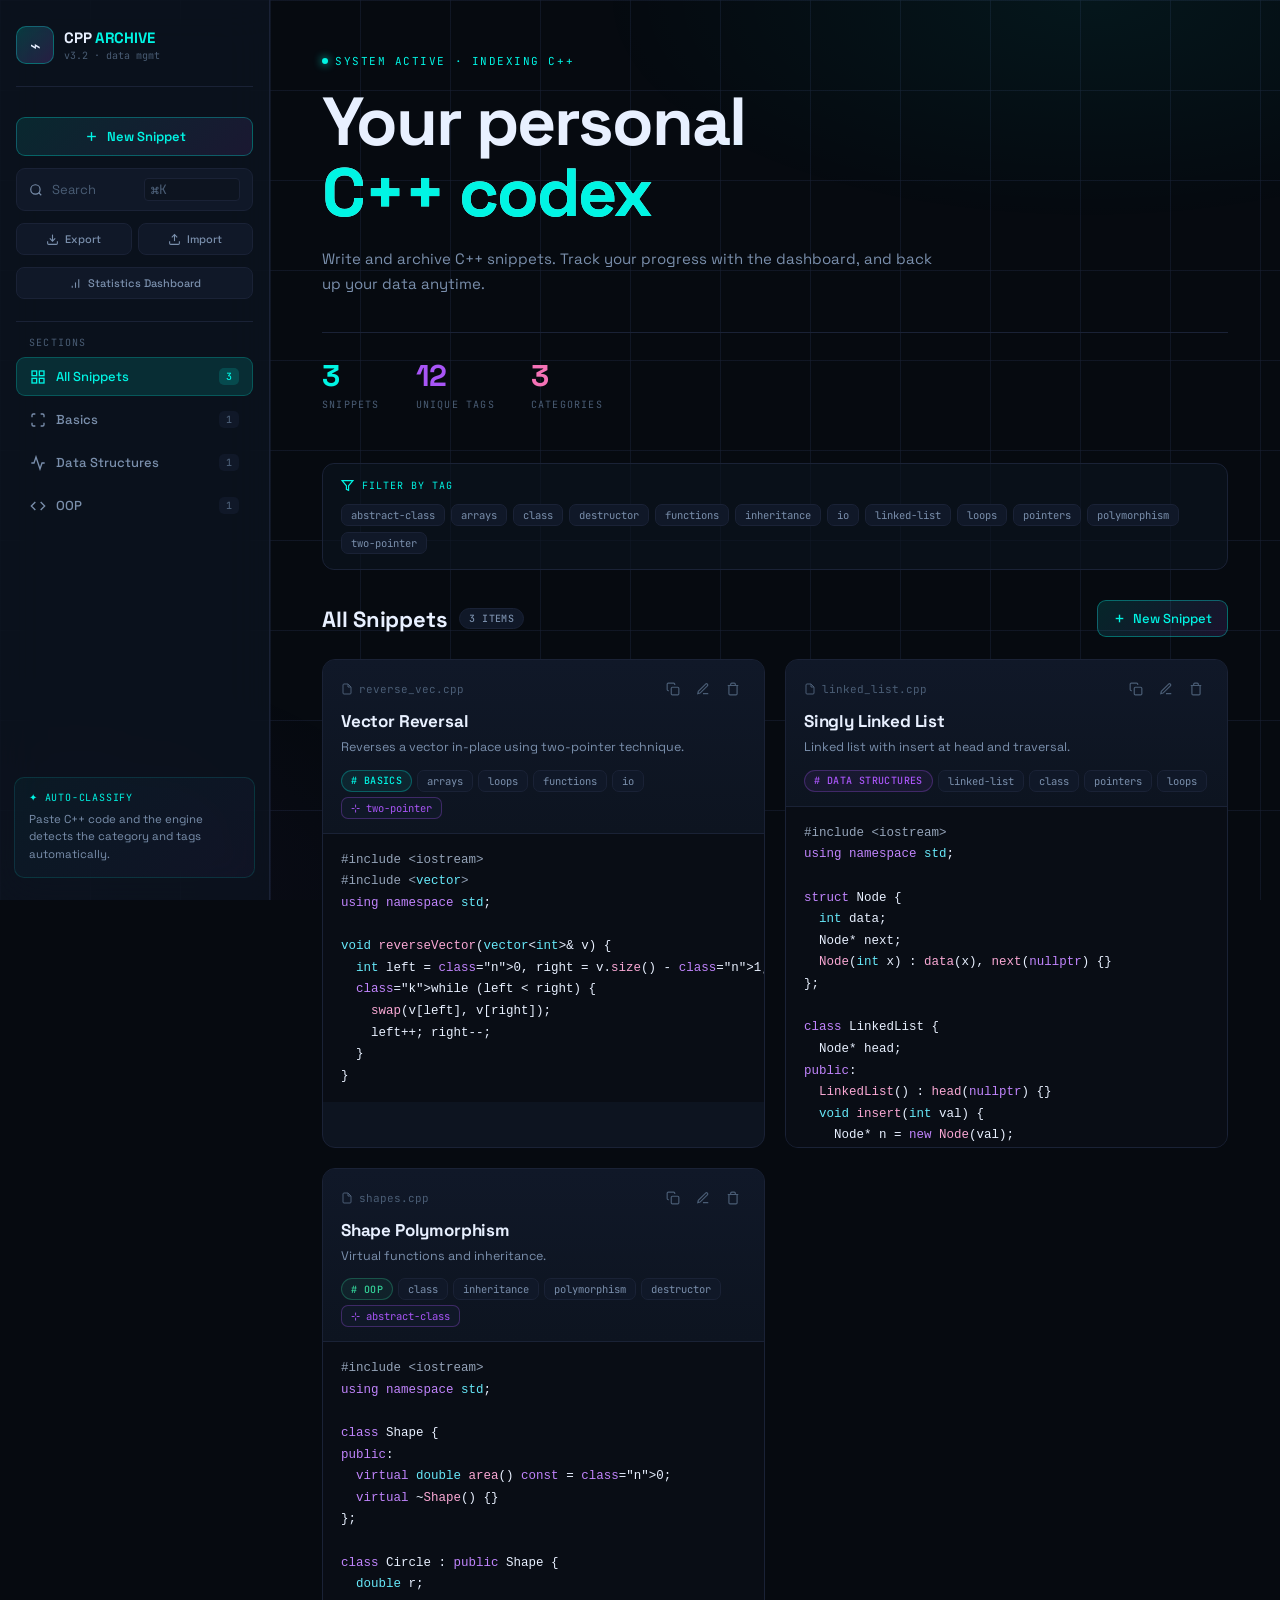
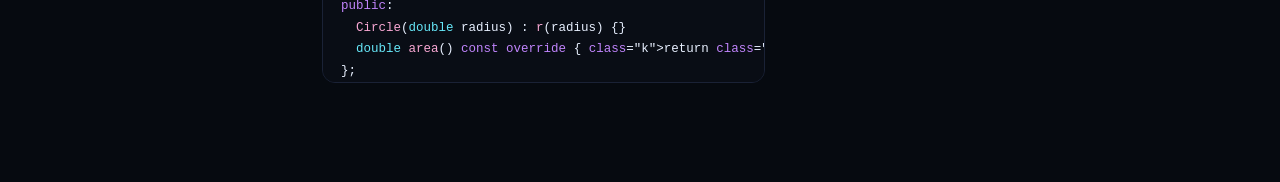
==== commit d140aa63: "feat: Add Edit Snippet functionality - Added an 'Edit' button to each snippet card UI. - Implemente" ====
--- a/cpp_archive.html
+++ b/cpp_archive.html
@@ -1086,6 +1086,9 @@
             <button class="icon-btn" id="copy-${sn.id}" title="Copy code" onclick="copyCode('${sn.id}')">
               <svg width="14" height="14" viewBox="0 0 24 24" fill="none" stroke="currentColor" stroke-width="2"><rect x="9" y="9" width="13" height="13" rx="2"/><path d="M5 15H4a2 2 0 01-2-2V4a2 2 0 012-2h9a2 2 0 012 2v1"/></svg>
             </button>
+            <button class="icon-btn" title="Edit" onclick="editSnippet('${sn.id}')">
+  <svg width="14" height="14" viewBox="0 0 24 24" fill="none" stroke="currentColor" stroke-width="2"><path d="M12 20h9M16.5 3.5a2.121 2.121 0 0 1 3 3L7 19l-4 1 1-4L16.5 3.5z"/></svg>
+</button>
             <button class="icon-btn danger" title="Delete" onclick="askDelete('${sn.id}','${sn.title.replace(/'/g,"\\'")}')">
               <svg width="14" height="14" viewBox="0 0 24 24" fill="none" stroke="currentColor" stroke-width="2"><polyline points="3 6 5 6 21 6"/><path d="M19 6v14a2 2 0 01-2 2H7a2 2 0 01-2-2V6m3 0V4a2 2 0 012-2h4a2 2 0 012 2v2"/></svg>
             </button>
@@ -1240,6 +1243,39 @@
 
 load();
 renderAll();
+  // ═══════════════  كود التعديل  ════════════════
+let editId = null;
+
+function editSnippet(id) {
+  const sn = snippets.find(s => s.id === id);
+  editId = id;
+  
+  openAdd(); 
+  
+  document.getElementById('f-title').value = sn.title;
+  document.getElementById('f-filename').value = sn.filename;
+  document.getElementById('f-desc').value = sn.description;
+  document.getElementById('f-code').value = sn.code;
+  editingCustomTags = [...(sn.customTags || [])];
+  
+  renderCustomTagList(); 
+  liveAnalyze();
+}
+
+const originalSave = saveSnippet;
+saveSnippet = function() {
+  if (editId) {
+    snippets = snippets.filter(s => s.id !== editId); 
+  }
+  originalSave(); 
+};
+
+const originalClose = closeAdd;
+closeAdd = function() {
+  editId = null;
+  originalClose();
+};
+// ════════════════════════════════════════════════
 </script>
 </body>
-</html>+</html>
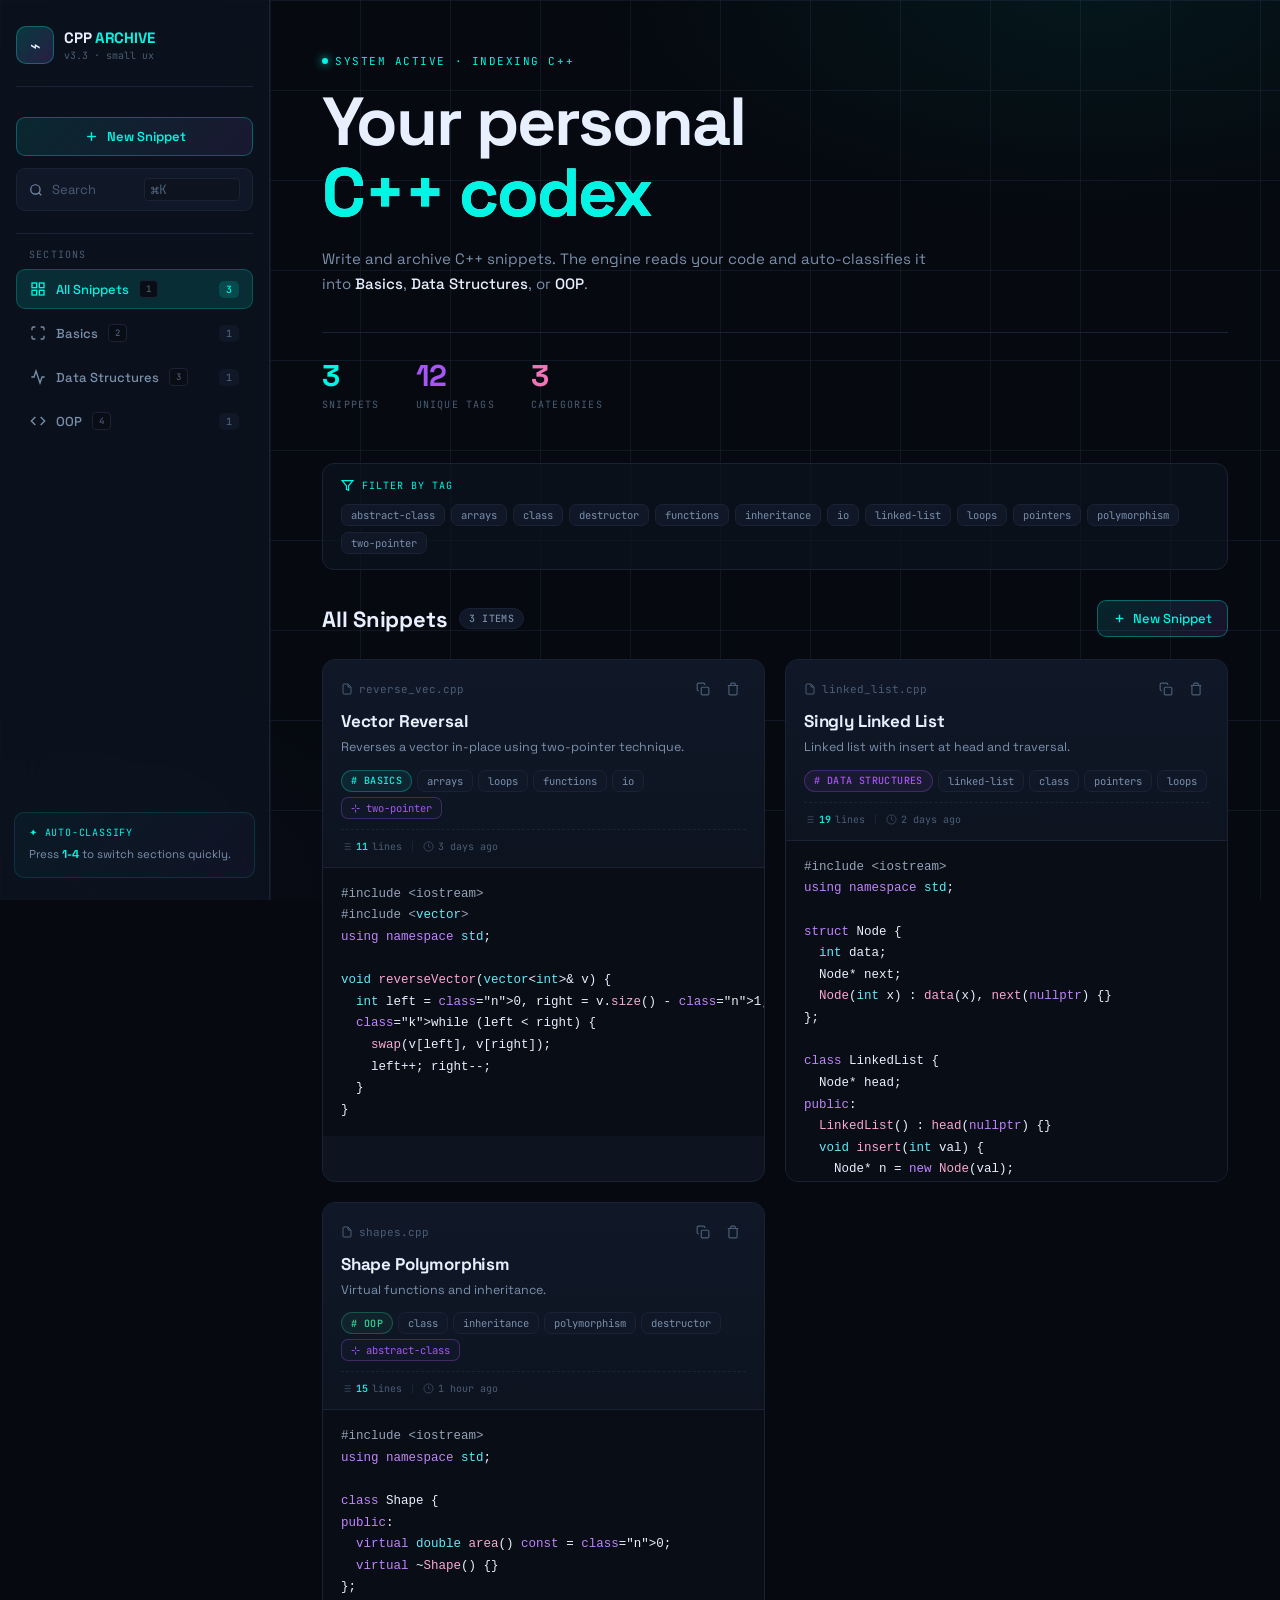
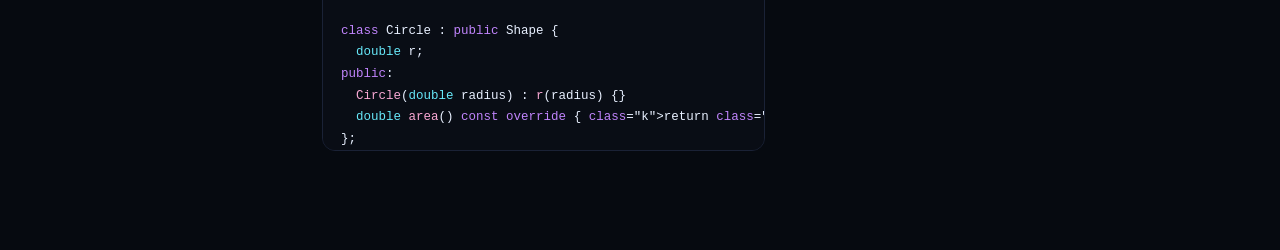
==== commit 43591c39: "Update cpp_archive.html" ====
--- a/cpp_archive.html
+++ b/cpp_archive.html
@@ -3,7 +3,7 @@
 <head>
 <meta charset="UTF-8" />
 <meta name="viewport" content="width=device-width, initial-scale=1.0"/>
-<title>C++ Archive · v3.2 · Data Management</title>
+<title>C++ Archive · v3.3 · Small UX</title>
 <link rel="preconnect" href="https://fonts.googleapis.com"/>
 <link href="https://fonts.googleapis.com/css2?family=JetBrains+Mono:wght@400;500;600;700&family=Space+Grotesk:wght@400;500;600;700;800&display=swap" rel="stylesheet"/>
 <style>
@@ -23,15 +23,8 @@
 
 html { scroll-behavior: smooth; }
 body { background: var(--bg); color: var(--fg); font-family: var(--font-display); min-height: 100vh; overflow-x: hidden; }
-body::before {
-  content: ''; position: fixed; inset: 0; z-index: 0; pointer-events: none;
-  background-image: linear-gradient(rgba(26,34,54,.55) 1px, transparent 1px), linear-gradient(90deg, rgba(26,34,54,.55) 1px, transparent 1px);
-  background-size: 90px 90px;
-}
-body::after {
-  content: ''; position: fixed; inset: 0; z-index: 0; pointer-events: none;
-  background: radial-gradient(ellipse 70% 45% at 85% 0%, rgba(0,245,228,.055) 0%, transparent 55%), radial-gradient(ellipse 55% 50% at 5% 100%, rgba(168,85,247,.045) 0%, transparent 55%);
-}
+body::before { content: ''; position: fixed; inset: 0; z-index: 0; pointer-events: none; background-image: linear-gradient(rgba(26,34,54,.55) 1px, transparent 1px), linear-gradient(90deg, rgba(26,34,54,.55) 1px, transparent 1px); background-size: 90px 90px; }
+body::after { content: ''; position: fixed; inset: 0; z-index: 0; pointer-events: none; background: radial-gradient(ellipse 70% 45% at 85% 0%, rgba(0,245,228,.055) 0%, transparent 55%), radial-gradient(ellipse 55% 50% at 5% 100%, rgba(168,85,247,.045) 0%, transparent 55%); }
 ::-webkit-scrollbar { width: 5px; }
 ::-webkit-scrollbar-track { background: var(--bg); }
 ::-webkit-scrollbar-thumb { background: var(--border2); border-radius: 3px; }
@@ -52,26 +45,23 @@
 .sb-btn.active { background: var(--cyan-dim); border-color: rgba(0,245,228,.22); color: var(--cyan); }
 .sb-btn .cnt { margin-left: auto; font-family: var(--font-mono); font-size: 10px; padding: 2px 7px; border-radius: 5px; background: var(--card2); color: var(--muted2); }
 .sb-btn.active .cnt { background: rgba(0,245,228,.15); color: var(--cyan); }
+
+/* ─── KEYBOARD SHORTCUT BADGE — added by Omar ─── */
+.sb-btn .kbd-hint {
+  font-family: var(--font-mono);
+  font-size: 9px;
+  padding: 2px 6px;
+  border-radius: 4px;
+  background: var(--bg2);
+  color: var(--muted2);
+  border: 1px solid var(--border);
+  margin-right: 4px;
+}
+
 .sb-sep { height: 1px; background: var(--border); margin: 10px 0; }
 .sb-label { font-family: var(--font-mono); font-size: 10px; color: var(--muted2); letter-spacing: .12em; padding: 0 13px; text-transform: uppercase; margin-bottom: 4px; }
-
 .btn-primary-sb { display: flex; align-items: center; justify-content: center; gap: 8px; width: 100%; padding: 10px; border-radius: 9px; border: 1px solid rgba(0,245,228,.3); background: linear-gradient(135deg, rgba(0,245,228,.1), rgba(168,85,247,.1)); color: var(--cyan); font-family: var(--font-display); font-size: 13px; font-weight: 600; cursor: pointer; transition: all .2s; margin-bottom: 8px; }
 .btn-primary-sb:hover { box-shadow: 0 0 22px rgba(0,245,228,.2); }
-
-/* ─── DATA ACTION BUTTONS — added by Ahmed ─── */
-.data-actions {
-  display: grid; grid-template-columns: 1fr 1fr; gap: 6px; margin-bottom: 8px;
-}
-.data-btn {
-  display: flex; align-items: center; justify-content: center; gap: 6px;
-  padding: 8px; border-radius: 8px;
-  border: 1px solid var(--border); background: var(--card2);
-  color: var(--muted); font-family: var(--font-display);
-  font-size: 11px; font-weight: 500;
-  cursor: pointer; transition: all .18s;
-}
-.data-btn:hover { color: var(--cyan); border-color: rgba(0,245,228,.3); }
-.data-btn.dashboard-btn:hover { color: var(--violet); border-color: rgba(168,85,247,.3); }
 
 #hero { margin-bottom: 52px; }
 .hero-pill { display: inline-flex; align-items: center; gap: 7px; font-family: var(--font-mono); font-size: 11px; color: var(--cyan); letter-spacing: .14em; margin-bottom: 18px; }
@@ -99,6 +89,7 @@
 .snippet-card { background: var(--card); border: 1px solid var(--border); border-radius: 13px; overflow: hidden; transition: transform .25s, border-color .25s, box-shadow .25s; animation: fadeUp .4s ease-out backwards; }
 .snippet-card:hover { transform: translateY(-3px); border-color: rgba(0,245,228,.3); box-shadow: 0 14px 36px rgba(0,0,0,.5), 0 0 0 1px rgba(0,245,228,.08); }
 @keyframes fadeUp { from{opacity:0;transform:translateY(10px)} to{opacity:1;transform:translateY(0)} }
+
 .card-head { padding: 16px 18px 14px; border-bottom: 1px solid var(--border); background: linear-gradient(180deg, var(--card2), var(--card)); }
 .card-file { font-family: var(--font-mono); font-size: 11px; color: var(--muted2); display: flex; align-items: center; gap: 6px; margin-bottom: 8px; }
 .card-actions { margin-left: auto; display: flex; gap: 4px; }
@@ -106,9 +97,42 @@
 .icon-btn:hover { background: var(--card2); color: var(--fg); }
 .icon-btn.danger:hover { color: var(--red); }
 .icon-btn.copied { color: var(--green); }
+
 .card-title { font-size: 17px; font-weight: 700; letter-spacing: -.01em; margin-bottom: 6px; }
 .card-desc { font-size: 12.5px; color: var(--muted); line-height: 1.55; }
 .card-tags { display: flex; flex-wrap: wrap; gap: 5px; margin-top: 12px; }
+
+/* ─── CARD META ROW (date + lines) — added by Omar ─── */
+.card-meta {
+  display: flex;
+  align-items: center;
+  gap: 10px;
+  margin-top: 10px;
+  padding-top: 10px;
+  border-top: 1px dashed var(--border);
+  font-family: var(--font-mono);
+  font-size: 10px;
+  color: var(--muted2);
+}
+.card-meta-item {
+  display: inline-flex;
+  align-items: center;
+  gap: 4px;
+}
+.card-meta-item svg {
+  width: 11px;
+  height: 11px;
+  opacity: 0.7;
+}
+.card-meta-divider {
+  width: 1px;
+  height: 10px;
+  background: var(--border);
+}
+.lines-badge {
+  color: var(--cyan);
+  font-weight: 600;
+}
 
 .badge { display: inline-flex; align-items: center; gap: 4px; font-family: var(--font-mono); font-size: 10px; font-weight: 500; padding: 3px 9px; border-radius: 999px; border: 1px solid var(--border); background: var(--card2); color: var(--muted); letter-spacing: .04em; text-transform: uppercase; }
 .badge-cyan { color: var(--cyan); border-color: rgba(0,245,228,.28); background: rgba(0,245,228,.07); }
@@ -120,7 +144,6 @@
 .tag:hover { color: var(--cyan); border-color: rgba(0,245,228,.3); }
 .tag.active { color: var(--cyan); border-color: rgba(0,245,228,.4); background: rgba(0,245,228,.09); }
 .tag.custom { color: var(--violet); border-color: rgba(168,85,247,.3); }
-.tag.custom:hover { color: var(--magenta); }
 
 .code-wrap { position: relative; overflow: hidden; max-height: 340px; }
 .code-block { background: var(--bg2); padding: 15px 18px; font-family: var(--font-mono); font-size: 12.5px; line-height: 1.65; color: var(--fg); overflow: auto; tab-size: 2; white-space: pre; max-height: 340px; border: none; outline: none; display: block; }
@@ -133,7 +156,6 @@
 .btn { display: inline-flex; align-items: center; gap: 7px; padding: 9px 15px; border-radius: 9px; border: 1px solid var(--border); background: var(--card); color: var(--fg); font-family: var(--font-display); font-size: 13px; font-weight: 500; cursor: pointer; transition: all .18s; }
 .btn:hover { border-color:rgba(0,245,228,.35); background:rgba(0,245,228,.05); color:var(--cyan); }
 .btn-cyan { background: linear-gradient(135deg,rgba(0,245,228,.12),rgba(168,85,247,.12)); border-color: rgba(0,245,228,.35); color: var(--cyan); }
-.btn-cyan:hover { box-shadow: 0 0 22px rgba(0,245,228,.2); }
 .btn-ghost { background: transparent; border-color: transparent; color: var(--muted); }
 .btn-ghost:hover { background: var(--card2); border-color: var(--border); color: var(--fg); }
 
@@ -152,10 +174,9 @@
 
 .field { margin-bottom: 15px; }
 .field label { display: block; margin-bottom: 7px; font-family: var(--font-mono); font-size: 10.5px; color: var(--muted); letter-spacing: .08em; text-transform: uppercase; }
-.input, .textarea { width: 100%; padding: 10px 14px; border-radius: 9px; border: 1px solid var(--border); background: var(--bg2); color: var(--fg); font-family: var(--font-display); font-size: 13.5px; transition: border-color .14s, box-shadow .14s; outline: none; }
+.input, .textarea { width: 100%; padding: 10px 14px; border-radius: 9px; border: 1px solid var(--border); background: var(--bg2); color: var(--fg); font-family: var(--font-display); font-size: 13.5px; outline: none; }
 .input:focus, .textarea:focus { border-color: rgba(0,245,228,.45); box-shadow: 0 0 0 3px rgba(0,245,228,.1); }
-.input::placeholder, .textarea::placeholder { color: var(--muted2); }
-.textarea { font-family: var(--font-mono); font-size: 12.5px; resize: vertical; line-height: 1.6; tab-size: 2; min-height: 240px; }
+.textarea { font-family: var(--font-mono); font-size: 12.5px; resize: vertical; min-height: 240px; }
 .grid-2 { display: grid; grid-template-columns: 1fr 1fr; gap: 13px; }
 
 #auto-detect { display: none; padding: 13px 16px; border-radius: 10px; background: linear-gradient(135deg,rgba(0,245,228,.05),rgba(168,85,247,.05)); border: 1px solid rgba(0,245,228,.18); margin-bottom: 14px; }
@@ -164,12 +185,10 @@
 .detect-tags { display: flex; flex-wrap: wrap; gap: 5px; margin-top: 7px; }
 
 #search-modal { padding-top: 90px; }
-.search-modal-inner { max-width: 600px; }
 .search-modal-input-wrap { display: flex; align-items: center; gap: 10px; padding: 15px 18px; border-bottom: 1px solid var(--border); }
 .search-modal-input { flex: 1; background: transparent; border: none; outline: none; color: var(--fg); font-family: var(--font-display); font-size: 15px; }
-.search-modal-input::placeholder { color: var(--muted2); }
 .search-results { max-height: 400px; overflow-y: auto; padding: 8px; }
-.search-item { display: flex; align-items: center; gap: 12px; width: 100%; padding: 11px 13px; border-radius: 9px; border: 1px solid transparent; background: transparent; color: var(--fg); cursor: pointer; text-align: left; transition: background .12s; margin-bottom: 3px; font-family: var(--font-display); }
+.search-item { display: flex; align-items: center; gap: 12px; width: 100%; padding: 11px 13px; border-radius: 9px; border: 1px solid transparent; background: transparent; color: var(--fg); cursor: pointer; text-align: left; margin-bottom: 3px; font-family: var(--font-display); }
 .search-item:hover { background: var(--card2); }
 .search-item-info { flex: 1; min-width: 0; }
 .search-item-title { font-size: 13px; font-weight: 600; margin-bottom: 2px; }
@@ -181,151 +200,6 @@
 .sb-info-card { position: absolute; bottom: 22px; left: 14px; right: 14px; padding: 13px 14px; border-radius: 10px; background: linear-gradient(135deg,rgba(0,245,228,.04),rgba(168,85,247,.04)); border: 1px solid rgba(0,245,228,.13); }
 .sb-info-head { display: flex; align-items: center; gap: 6px; font-family: var(--font-mono); font-size: 10px; color: var(--cyan); letter-spacing: .08em; text-transform: uppercase; margin-bottom: 7px; }
 .sb-info-text { font-size: 11.5px; color: var(--muted); line-height: 1.55; }
-
-/* ═══════════════ DASHBOARD STYLES — added by Ahmed ═══════════════ */
-#dashboard-modal .modal { max-width: 900px; }
-
-.dash-grid {
-  display: grid;
-  grid-template-columns: repeat(auto-fit, minmax(220px, 1fr));
-  gap: 14px;
-  margin-bottom: 22px;
-}
-.stat-card {
-  padding: 18px;
-  border-radius: 12px;
-  background: linear-gradient(135deg, var(--card2), var(--card));
-  border: 1px solid var(--border);
-  position: relative; overflow: hidden;
-}
-.stat-card::before {
-  content: ''; position: absolute; top: 0; left: 0; right: 0; height: 2px;
-  background: linear-gradient(90deg, var(--cyan), var(--violet));
-}
-.stat-card-label { font-family: var(--font-mono); font-size: 10px; color: var(--muted); letter-spacing: .1em; text-transform: uppercase; margin-bottom: 8px; }
-.stat-card-value { font-size: 28px; font-weight: 800; letter-spacing: -.02em; line-height: 1; margin-bottom: 4px; }
-.stat-card-sub { font-size: 11px; color: var(--muted2); }
-
-.dash-section {
-  padding: 16px 18px;
-  border-radius: 12px;
-  background: var(--bg2);
-  border: 1px solid var(--border);
-  margin-bottom: 16px;
-}
-.dash-section-title {
-  font-family: var(--font-mono);
-  font-size: 11px; color: var(--cyan);
-  letter-spacing: .1em; text-transform: uppercase;
-  margin-bottom: 14px; display: flex; align-items: center; gap: 7px;
-}
-
-/* Bar chart */
-.bar-row {
-  display: flex; align-items: center; gap: 10px; margin-bottom: 9px;
-  font-size: 12px;
-}
-.bar-row-label {
-  width: 110px; font-family: var(--font-mono);
-  color: var(--muted); font-size: 11px; flex-shrink: 0;
-}
-.bar-row-track {
-  flex: 1; height: 18px; background: var(--card2);
-  border-radius: 4px; position: relative; overflow: hidden;
-}
-.bar-row-fill {
-  height: 100%; border-radius: 4px;
-  background: linear-gradient(90deg, var(--cyan), var(--violet));
-  transition: width .6s ease-out;
-  display: flex; align-items: center; justify-content: flex-end;
-  padding: 0 7px;
-}
-.bar-row-fill.violet { background: linear-gradient(90deg, var(--violet), var(--magenta)); }
-.bar-row-fill.green { background: linear-gradient(90deg, var(--green), var(--cyan)); }
-.bar-row-value {
-  font-family: var(--font-mono); font-size: 10px;
-  font-weight: 700; color: var(--bg);
-}
-.bar-row-count {
-  font-family: var(--font-mono); font-size: 11px;
-  color: var(--muted2); width: 30px; text-align: right; flex-shrink: 0;
-}
-
-/* Tag cloud */
-.tag-cloud { display: flex; flex-wrap: wrap; gap: 6px; }
-.tag-cloud .tag { font-size: 11px; }
-.tag-cloud .tag .freq {
-  margin-left: 5px; padding: 1px 5px;
-  background: var(--cyan-dim); color: var(--cyan);
-  border-radius: 3px; font-size: 9px; font-weight: 700;
-}
-
-/* Timeline */
-.timeline { display: flex; align-items: flex-end; gap: 4px; height: 80px; padding: 0 4px; }
-.timeline-bar {
-  flex: 1; min-width: 8px;
-  background: linear-gradient(180deg, var(--cyan), var(--violet));
-  border-radius: 3px 3px 0 0;
-  position: relative; cursor: pointer;
-  opacity: .7; transition: opacity .15s;
-}
-.timeline-bar:hover { opacity: 1; }
-.timeline-bar:hover::after {
-  content: attr(data-tooltip); position: absolute;
-  bottom: 100%; left: 50%; transform: translateX(-50%);
-  background: var(--card); border: 1px solid var(--border);
-  padding: 4px 8px; border-radius: 5px;
-  font-size: 10px; white-space: nowrap;
-  font-family: var(--font-mono); color: var(--fg);
-  z-index: 10;
-}
-.timeline-labels {
-  display: flex; gap: 4px; padding: 6px 4px 0;
-  font-family: var(--font-mono); font-size: 9px;
-  color: var(--muted2);
-}
-.timeline-labels span { flex: 1; text-align: center; }
-
-/* Import preview */
-.import-preview {
-  padding: 14px; border-radius: 10px;
-  background: var(--bg2); border: 1px solid var(--border);
-  margin-bottom: 12px;
-}
-.import-preview-row {
-  display: flex; justify-content: space-between;
-  padding: 5px 0; font-size: 12.5px;
-}
-.import-preview-row + .import-preview-row { border-top: 1px solid var(--border); }
-.import-mode-toggle {
-  display: flex; gap: 8px; margin-bottom: 14px;
-}
-.import-mode-btn {
-  flex: 1; padding: 11px;
-  border-radius: 9px; border: 1px solid var(--border);
-  background: var(--card2); color: var(--muted);
-  cursor: pointer; transition: all .15s;
-  font-family: var(--font-display); font-size: 12.5px; font-weight: 500;
-  text-align: center;
-}
-.import-mode-btn.active {
-  border-color: var(--cyan); background: var(--cyan-dim); color: var(--cyan);
-}
-.import-mode-desc { font-size: 11px; color: var(--muted2); margin-top: 4px; }
-
-/* Toast notification */
-.toast {
-  position: fixed; bottom: 24px; right: 24px; z-index: 100;
-  padding: 12px 18px; border-radius: 10px;
-  background: var(--card); border: 1px solid var(--border-strong);
-  box-shadow: 0 10px 30px rgba(0,0,0,.5);
-  display: flex; align-items: center; gap: 10px;
-  font-size: 13px; opacity: 0; transform: translateY(20px);
-  transition: opacity .25s, transform .25s;
-}
-.toast.show { opacity: 1; transform: translateY(0); }
-.toast.success { border-color: var(--green); }
-.toast.error { border-color: var(--red); }
 
 @media (max-width: 900px) {
   :root { --sidebar-w: 0px; }
@@ -348,7 +222,7 @@
     <div class="logo-icon">⌁</div>
     <div>
       <div class="logo-name">CPP <span>ARCHIVE</span></div>
-      <div class="logo-ver">v3.2 · data mgmt</div>
+      <div class="logo-ver">v3.3 · small ux</div>
     </div>
   </div>
 
@@ -363,47 +237,38 @@
     <span class="search-kbd">⌘K</span>
   </div>
 
-  <!-- ─── DATA ACTIONS — added by Ahmed ─── -->
-  <div class="data-actions">
-    <button class="data-btn" onclick="exportData()" title="Download backup">
-      <svg class="ico" width="13" height="13" viewBox="0 0 24 24" fill="none" stroke="currentColor" stroke-width="2"><path d="M21 15v4a2 2 0 01-2 2H5a2 2 0 01-2-2v-4"/><polyline points="7 10 12 15 17 10"/><line x1="12" y1="15" x2="12" y2="3"/></svg>
-      Export
-    </button>
-    <button class="data-btn" onclick="document.getElementById('import-file').click()" title="Restore backup">
-      <svg class="ico" width="13" height="13" viewBox="0 0 24 24" fill="none" stroke="currentColor" stroke-width="2"><path d="M21 15v4a2 2 0 01-2 2H5a2 2 0 01-2-2v-4"/><polyline points="17 8 12 3 7 8"/><line x1="12" y1="3" x2="12" y2="15"/></svg>
-      Import
-    </button>
-  </div>
-  <input type="file" id="import-file" accept=".json" style="display:none" onchange="handleImportFile(event)"/>
-
-  <button class="data-btn dashboard-btn" onclick="openDashboard()" style="width:100%; margin-bottom:8px">
-    <svg class="ico" width="13" height="13" viewBox="0 0 24 24" fill="none" stroke="currentColor" stroke-width="2"><line x1="12" y1="20" x2="12" y2="10"/><line x1="18" y1="20" x2="18" y2="4"/><line x1="6" y1="20" x2="6" y2="16"/></svg>
-    Statistics Dashboard
-  </button>
-
   <div class="sb-sep"></div>
   <div class="sb-label">Sections</div>
 
+  <!-- ─── Keyboard hints added next to each section — by Omar ─── -->
   <button class="sb-btn active" id="nav-all" onclick="setSection('all')">
     <svg class="ico" width="16" height="16" viewBox="0 0 24 24" fill="none" stroke="currentColor" stroke-width="2"><rect x="3" y="3" width="7" height="7"/><rect x="14" y="3" width="7" height="7"/><rect x="3" y="14" width="7" height="7"/><rect x="14" y="14" width="7" height="7"/></svg>
-    All Snippets <span class="cnt" id="cnt-all">0</span>
+    All Snippets
+    <span class="kbd-hint">1</span>
+    <span class="cnt" id="cnt-all">0</span>
   </button>
   <button class="sb-btn" id="nav-basics" onclick="setSection('basics')">
     <svg class="ico" width="16" height="16" viewBox="0 0 24 24" fill="none" stroke="currentColor" stroke-width="2"><path d="M8 3H5a2 2 0 00-2 2v3m18 0V5a2 2 0 00-2-2h-3M3 16v3a2 2 0 002 2h3m8 0h3a2 2 0 002-2v-3"/></svg>
-    Basics <span class="cnt" id="cnt-basics">0</span>
+    Basics
+    <span class="kbd-hint">2</span>
+    <span class="cnt" id="cnt-basics">0</span>
   </button>
   <button class="sb-btn" id="nav-ds" onclick="setSection('data-structures')">
     <svg class="ico" width="16" height="16" viewBox="0 0 24 24" fill="none" stroke="currentColor" stroke-width="2"><path d="M22 12h-4l-3 9L9 3l-3 9H2"/></svg>
-    Data Structures <span class="cnt" id="cnt-ds">0</span>
+    Data Structures
+    <span class="kbd-hint">3</span>
+    <span class="cnt" id="cnt-ds">0</span>
   </button>
   <button class="sb-btn" id="nav-oop" onclick="setSection('oop')">
     <svg class="ico" width="16" height="16" viewBox="0 0 24 24" fill="none" stroke="currentColor" stroke-width="2"><polyline points="16 18 22 12 16 6"/><polyline points="8 6 2 12 8 18"/></svg>
-    OOP <span class="cnt" id="cnt-oop">0</span>
+    OOP
+    <span class="kbd-hint">4</span>
+    <span class="cnt" id="cnt-oop">0</span>
   </button>
 
   <div class="sb-info-card">
     <div class="sb-info-head">✦ Auto-Classify</div>
-    <div class="sb-info-text">Paste C++ code and the engine detects the category and tags automatically.</div>
+    <div class="sb-info-text">Press <strong style="color:var(--cyan)">1-4</strong> to switch sections quickly.</div>
   </div>
 </aside>
 
@@ -412,10 +277,7 @@
     <svg width="20" height="20" viewBox="0 0 24 24" fill="none" stroke="#7a8fac" stroke-width="2"><line x1="3" y1="6" x2="21" y2="6"/><line x1="3" y1="12" x2="21" y2="12"/><line x1="3" y1="18" x2="21" y2="18"/></svg>
   </button>
   <span style="font-weight:700;font-size:14px">CPP <span style="color:var(--cyan)">ARCHIVE</span></span>
-  <button class="icon-btn" style="margin-left:auto" onclick="openDashboard()">
-    <svg width="18" height="18" viewBox="0 0 24 24" fill="none" stroke="var(--violet)" stroke-width="2"><line x1="12" y1="20" x2="12" y2="10"/><line x1="18" y1="20" x2="18" y2="4"/><line x1="6" y1="20" x2="6" y2="16"/></svg>
-  </button>
-  <button class="icon-btn" onclick="openAdd()">
+  <button class="icon-btn" style="margin-left:auto" onclick="openAdd()">
     <svg width="18" height="18" viewBox="0 0 24 24" fill="none" stroke="var(--cyan)" stroke-width="2.2"><line x1="12" y1="5" x2="12" y2="19"/><line x1="5" y1="12" x2="19" y2="12"/></svg>
   </button>
 </div>
@@ -424,7 +286,7 @@
   <section id="hero">
     <div class="hero-pill"><div class="hero-dot"></div>SYSTEM ACTIVE · INDEXING C++</div>
     <h1 class="hero-title">Your personal<br><span class="hl">C++ codex</span></h1>
-    <p class="hero-sub">Write and archive C++ snippets. Track your progress with the dashboard, and back up your data anytime.</p>
+    <p class="hero-sub">Write and archive C++ snippets. The engine reads your code and auto-classifies it into <b>Basics</b>, <b>Data Structures</b>, or <b>OOP</b>.</p>
     <div class="hero-stats">
       <div><div class="stat-val" id="stat-total" style="color:var(--cyan)">0</div><div class="stat-lbl">Snippets</div></div>
       <div><div class="stat-val" id="stat-tags" style="color:var(--violet)">0</div><div class="stat-lbl">Unique Tags</div></div>
@@ -454,80 +316,6 @@
   <div id="grid"></div>
 </main>
 
-<!-- ═══════════════ DASHBOARD MODAL — added by Ahmed ═══════════════ -->
-<div class="modal-overlay" id="dashboard-modal">
-  <div class="modal">
-    <div class="modal-head">
-      <h2>
-        <svg class="ico" width="17" height="17" viewBox="0 0 24 24" fill="none" stroke="var(--violet)" stroke-width="2.5"><line x1="12" y1="20" x2="12" y2="10"/><line x1="18" y1="20" x2="18" y2="4"/><line x1="6" y1="20" x2="6" y2="16"/></svg>
-        Statistics Dashboard
-      </h2>
-      <button class="icon-btn" onclick="closeDashboard()">
-        <svg width="16" height="16" viewBox="0 0 24 24" fill="none" stroke="currentColor" stroke-width="2.5"><line x1="18" y1="6" x2="6" y2="18"/><line x1="6" y1="6" x2="18" y2="18"/></svg>
-      </button>
-    </div>
-    <div class="modal-body" id="dashboard-body">
-      <!-- populated dynamically -->
-    </div>
-    <div class="modal-foot">
-      <button class="btn btn-ghost" onclick="closeDashboard()">Close</button>
-      <button class="btn btn-cyan" onclick="exportData()">
-        <svg class="ico" width="13" height="13" viewBox="0 0 24 24" fill="none" stroke="currentColor" stroke-width="2"><path d="M21 15v4a2 2 0 01-2 2H5a2 2 0 01-2-2v-4"/><polyline points="7 10 12 15 17 10"/><line x1="12" y1="15" x2="12" y2="3"/></svg>
-        Export Backup
-      </button>
-    </div>
-  </div>
-</div>
-
-<!-- ═══════════════ IMPORT MODAL — added by Ahmed ═══════════════ -->
-<div class="modal-overlay" id="import-modal">
-  <div class="modal" style="max-width:520px">
-    <div class="modal-head">
-      <h2>
-        <svg class="ico" width="17" height="17" viewBox="0 0 24 24" fill="none" stroke="var(--cyan)" stroke-width="2.5"><path d="M21 15v4a2 2 0 01-2 2H5a2 2 0 01-2-2v-4"/><polyline points="17 8 12 3 7 8"/><line x1="12" y1="3" x2="12" y2="15"/></svg>
-        Import Backup
-      </h2>
-      <button class="icon-btn" onclick="closeImport()">
-        <svg width="16" height="16" viewBox="0 0 24 24" fill="none" stroke="currentColor" stroke-width="2.5"><line x1="18" y1="6" x2="6" y2="18"/><line x1="6" y1="6" x2="18" y2="18"/></svg>
-      </button>
-    </div>
-    <div class="modal-body">
-      <div class="import-preview" id="import-preview">
-        <!-- populated dynamically -->
-      </div>
-
-      <div class="field">
-        <label>Import Mode</label>
-        <div class="import-mode-toggle">
-          <button class="import-mode-btn active" id="mode-merge" onclick="setImportMode('merge')">
-            🔀 Merge
-          </button>
-          <button class="import-mode-btn" id="mode-replace" onclick="setImportMode('replace')">
-            ⚠️ Replace
-          </button>
-        </div>
-        <p class="import-mode-desc" id="import-mode-desc">
-          Adds new snippets to your existing archive. Skips duplicates by ID.
-        </p>
-      </div>
-    </div>
-    <div class="modal-foot">
-      <button class="btn btn-ghost" onclick="closeImport()">Cancel</button>
-      <button class="btn btn-cyan" onclick="confirmImport()">
-        <svg class="ico" width="13" height="13" viewBox="0 0 24 24" fill="none" stroke="currentColor" stroke-width="2.5"><polyline points="20 6 9 17 4 12"/></svg>
-        Apply Import
-      </button>
-    </div>
-  </div>
-</div>
-
-<!-- Toast notification -->
-<div class="toast" id="toast">
-  <span id="toast-icon"></span>
-  <span id="toast-msg"></span>
-</div>
-
-<!-- Add modal -->
 <div class="modal-overlay" id="add-modal">
   <div class="modal">
     <div class="modal-head">
@@ -547,7 +335,7 @@
       <div class="field"><label>Description</label><input class="input" id="f-desc" placeholder="What does this snippet do?"/></div>
       <div class="field">
         <label>C++ Code *</label>
-        <textarea class="textarea" id="f-code" placeholder="#include &lt;iostream&gt;&#10;using namespace std;&#10;&#10;int main() {&#10;  // your code&#10;  return 0;&#10;}" oninput="liveAnalyze()"></textarea>
+        <textarea class="textarea" id="f-code" placeholder="#include &lt;iostream&gt;&#10;using namespace std;&#10;&#10;int main() {&#10;  return 0;&#10;}" oninput="liveAnalyze()"></textarea>
       </div>
       <div id="auto-detect">
         <div class="detect-head"><svg class="ico" width="13" height="13" viewBox="0 0 24 24" fill="none" stroke="currentColor" stroke-width="2"><polygon points="13 2 3 14 12 14 11 22 21 10 12 10 13 2"/></svg>Auto-Detected</div>
@@ -567,18 +355,17 @@
     <div class="modal-foot">
       <button class="btn btn-ghost" onclick="closeAdd()">Cancel</button>
       <button class="btn btn-cyan" onclick="saveSnippet()">
-        <svg class="ico" width="13" height="13" viewBox="0 0 24 24" fill="none" stroke="currentColor" stroke-width="2.5"><polyline points="20 6 9 17 4 12"/></svg>
-        Save Snippet
+        <svg class="ico" width="13" height="13" viewBox="0 0 24 24" fill="none" stroke="currentColor" stroke-width="2.5"><polyline points="20 6 9 17 4 12"/></svg>Save Snippet
       </button>
     </div>
   </div>
 </div>
 
 <div class="modal-overlay" id="search-modal">
-  <div class="modal search-modal-inner">
+  <div class="modal" style="max-width:600px">
     <div class="search-modal-input-wrap">
       <svg class="ico" width="16" height="16" viewBox="0 0 24 24" fill="none" stroke="var(--muted)" stroke-width="2"><circle cx="11" cy="11" r="8"/><line x1="21" y1="21" x2="16.65" y2="16.65"/></svg>
-      <input class="search-modal-input" id="search-input" placeholder="Search title, description, code, or tags…" oninput="renderSearch()"/>
+      <input class="search-modal-input" id="search-input" placeholder="Search…" oninput="renderSearch()"/>
       <span class="search-kbd" style="cursor:pointer" onclick="closeSearch()">ESC</span>
     </div>
     <div class="search-results" id="search-results"></div>
@@ -588,7 +375,7 @@
 <div class="modal-overlay" id="confirm-modal">
   <div class="modal" style="max-width:360px">
     <div class="modal-head"><h2 style="color:var(--red)"><svg class="ico" width="17" height="17" viewBox="0 0 24 24" fill="none" stroke="currentColor" stroke-width="2.5"><polyline points="3 6 5 6 21 6"/><path d="M19 6v14a2 2 0 01-2 2H7a2 2 0 01-2-2V6m3 0V4a2 2 0 012-2h4a2 2 0 012 2v2"/></svg>Delete Snippet</h2></div>
-    <div class="modal-body"><p style="font-size:14px;color:var(--muted);line-height:1.6">Delete <strong id="confirm-name">"..."</strong>? This cannot be undone.</p></div>
+    <div class="modal-body"><p style="font-size:14px;color:var(--muted);line-height:1.6">Delete <strong id="confirm-name">"..."</strong>?</p></div>
     <div class="modal-foot">
       <button class="btn btn-ghost" onclick="closeConfirm()">Cancel</button>
       <button class="btn" id="confirm-ok" style="border-color:rgba(248,113,113,.4);color:var(--red);background:rgba(248,113,113,.08)" onclick="confirmDelete()">Delete</button>
@@ -603,22 +390,18 @@
 let pendingDeleteId = null;
 let editingCustomTags = [];
 
-// ─── Import state — added by Ahmed ───
-let pendingImportData = null;
-let importMode = 'merge';
-
 const STORAGE_KEY = 'cpp-archive-v3';
 
 const SEED = [
   { id:'s1', title:'Vector Reversal', description:'Reverses a vector in-place using two-pointer technique.', filename:'reverse_vec.cpp',
     code:`#include <iostream>\n#include <vector>\nusing namespace std;\n\nvoid reverseVector(vector<int>& v) {\n  int left = 0, right = v.size() - 1;\n  while (left < right) {\n    swap(v[left], v[right]);\n    left++; right--;\n  }\n}`,
-    section:'basics', tags:['arrays','loops','functions','io'], customTags:['two-pointer'], createdAt: Date.now()-86400000*60 },
+    section:'basics', tags:['arrays','loops','functions','io'], customTags:['two-pointer'], createdAt: Date.now()-86400000*3 },
   { id:'s2', title:'Singly Linked List', description:'Linked list with insert at head and traversal.', filename:'linked_list.cpp',
     code:`#include <iostream>\nusing namespace std;\n\nstruct Node {\n  int data;\n  Node* next;\n  Node(int x) : data(x), next(nullptr) {}\n};\n\nclass LinkedList {\n  Node* head;\npublic:\n  LinkedList() : head(nullptr) {}\n  void insert(int val) {\n    Node* n = new Node(val);\n    n->next = head;\n    head = n;\n  }\n};`,
-    section:'data-structures', tags:['linked-list','class','pointers','loops'], customTags:[], createdAt: Date.now()-86400000*30 },
+    section:'data-structures', tags:['linked-list','class','pointers','loops'], customTags:[], createdAt: Date.now()-86400000*2 },
   { id:'s3', title:'Shape Polymorphism', description:'Virtual functions and inheritance.', filename:'shapes.cpp',
     code:`#include <iostream>\nusing namespace std;\n\nclass Shape {\npublic:\n  virtual double area() const = 0;\n  virtual ~Shape() {}\n};\n\nclass Circle : public Shape {\n  double r;\npublic:\n  Circle(double radius) : r(radius) {}\n  double area() const override { return 3.14159 * r * r; }\n};`,
-    section:'oop', tags:['class','inheritance','polymorphism','destructor'], customTags:['abstract-class'], createdAt: Date.now()-86400000*5 }
+    section:'oop', tags:['class','inheritance','polymorphism','destructor'], customTags:['abstract-class'], createdAt: Date.now()-3600000 }
 ];
 
 function load() {
@@ -627,326 +410,51 @@
 }
 function save() { try { localStorage.setItem(STORAGE_KEY, JSON.stringify(snippets)); } catch(e){} }
 
-// ═══════════════ TOAST — added by Ahmed ═══════════════
-function showToast(msg, type = 'success') {
-  const toast = document.getElementById('toast');
-  const icon = document.getElementById('toast-icon');
-  const msgEl = document.getElementById('toast-msg');
-  toast.className = 'toast ' + type;
-  icon.textContent = type === 'success' ? '✓' : type === 'error' ? '✕' : 'ℹ';
-  msgEl.textContent = msg;
-  toast.classList.add('show');
-  setTimeout(() => toast.classList.remove('show'), 3200);
-}
-
-// ═══════════════ EXPORT — added by Ahmed ═══════════════
-function exportData() {
-  const exportPayload = {
-    version: '3.2',
-    exportedAt: new Date().toISOString(),
-    snippetCount: snippets.length,
-    snippets: snippets,
-  };
-  const json = JSON.stringify(exportPayload, null, 2);
-  const blob = new Blob([json], { type: 'application/json' });
-  const url = URL.createObjectURL(blob);
-
-  const a = document.createElement('a');
-  a.href = url;
-  const ts = new Date().toISOString().slice(0,19).replace(/[:T]/g, '-');
-  a.download = `cpp-archive-backup-${ts}.json`;
-  document.body.appendChild(a);
-  a.click();
-  document.body.removeChild(a);
-  URL.revokeObjectURL(url);
-
-  showToast(`Exported ${snippets.length} snippets`, 'success');
-}
-
-// ═══════════════ IMPORT — added by Ahmed ═══════════════
-function handleImportFile(event) {
-  const file = event.target.files[0];
-  if (!file) return;
-
-  const reader = new FileReader();
-  reader.onload = (e) => {
-    try {
-      const data = JSON.parse(e.target.result);
-      if (!validateImport(data)) {
-        showToast('Invalid backup file format', 'error');
-        return;
-      }
-      pendingImportData = data;
-      showImportPreview(data);
-    } catch (err) {
-      showToast('Failed to parse JSON file', 'error');
-    }
-  };
-  reader.onerror = () => showToast('Failed to read file', 'error');
-  reader.readAsText(file);
-  event.target.value = ''; // reset input
-}
-
-function validateImport(data) {
-  if (!data || typeof data !== 'object') return false;
-  if (!Array.isArray(data.snippets)) return false;
-  return data.snippets.every(s =>
-    s && typeof s.id === 'string' && typeof s.title === 'string' &&
-    typeof s.code === 'string' && typeof s.section === 'string' &&
-    Array.isArray(s.tags)
-  );
-}
-
-function showImportPreview(data) {
-  const incoming = data.snippets;
-  const existingIds = new Set(snippets.map(s => s.id));
-  const newOnes = incoming.filter(s => !existingIds.has(s.id));
-  const duplicates = incoming.length - newOnes.length;
-
-  const sections = { basics: 0, 'data-structures': 0, oop: 0 };
-  incoming.forEach(s => { sections[s.section] = (sections[s.section] || 0) + 1; });
-
-  document.getElementById('import-preview').innerHTML = `
-    <div class="import-preview-row">
-      <span style="color:var(--muted)">📦 Total snippets in file</span>
-      <strong style="color:var(--cyan)">${incoming.length}</strong>
-    </div>
-    <div class="import-preview-row">
-      <span style="color:var(--muted)">✨ New (not in archive)</span>
-      <strong style="color:var(--green)">${newOnes.length}</strong>
-    </div>
-    <div class="import-preview-row">
-      <span style="color:var(--muted)">🔁 Duplicates</span>
-      <strong style="color:var(--orange)">${duplicates}</strong>
-    </div>
-    <div class="import-preview-row">
-      <span style="color:var(--muted)">📅 Exported on</span>
-      <span style="font-family:var(--font-mono);font-size:11px">${data.exportedAt ? data.exportedAt.slice(0,10) : 'unknown'}</span>
-    </div>
-    <div class="import-preview-row">
-      <span style="color:var(--muted)">📊 By section</span>
-      <span style="font-family:var(--font-mono);font-size:11px">
-        ${sections.basics}B · ${sections['data-structures']}DS · ${sections.oop}O
-      </span>
-    </div>
-  `;
-  document.getElementById('import-modal').classList.add('open');
-}
-
-function setImportMode(mode) {
-  importMode = mode;
-  document.getElementById('mode-merge').classList.toggle('active', mode === 'merge');
-  document.getElementById('mode-replace').classList.toggle('active', mode === 'replace');
-  document.getElementById('import-mode-desc').textContent = mode === 'merge'
-    ? 'Adds new snippets to your existing archive. Skips duplicates by ID.'
-    : '⚠️ Deletes ALL current snippets and replaces them with the imported data. Cannot be undone!';
-}
-
-function confirmImport() {
-  if (!pendingImportData) return;
-
-  if (importMode === 'replace') {
-    if (!confirm('This will DELETE all your current snippets. Continue?')) return;
-    snippets = [...pendingImportData.snippets];
-    showToast(`Replaced archive with ${snippets.length} snippets`, 'success');
-  } else {
-    const existingIds = new Set(snippets.map(s => s.id));
-    const newOnes = pendingImportData.snippets.filter(s => !existingIds.has(s.id));
-    snippets = [...newOnes, ...snippets];
-    showToast(`Imported ${newOnes.length} new snippets`, 'success');
-  }
-
-  save();
-  renderAll();
-  closeImport();
-}
-
-function closeImport() {
-  pendingImportData = null;
-  document.getElementById('import-modal').classList.remove('open');
-}
-
-// ═══════════════ DASHBOARD — added by Ahmed ═══════════════
-function openDashboard() {
-  renderDashboard();
-  document.getElementById('dashboard-modal').classList.add('open');
-}
-function closeDashboard() {
-  document.getElementById('dashboard-modal').classList.remove('open');
-}
-
-function renderDashboard() {
-  const body = document.getElementById('dashboard-body');
-
-  if (snippets.length === 0) {
-    body.innerHTML = `<div style="text-align:center;padding:40px;color:var(--muted2)">
-      <div style="font-size:32px;margin-bottom:10px;opacity:.4">📊</div>
-      <p>No data yet. Add some snippets first!</p>
-    </div>`;
-    return;
-  }
-
-  // ─── Stat cards ───
-  const sectionCounts = { basics: 0, 'data-structures': 0, oop: 0 };
-  let totalLines = 0, totalChars = 0;
-  const tagFreq = {};
-  const allTags = new Set();
-
-  snippets.forEach(s => {
-    sectionCounts[s.section] = (sectionCounts[s.section] || 0) + 1;
-    totalLines += s.code.split('\n').length;
-    totalChars += s.code.length;
-    [...s.tags, ...(s.customTags || [])].forEach(t => {
-      tagFreq[t] = (tagFreq[t] || 0) + 1;
-      allTags.add(t);
-    });
-  });
-
-  const avgLines = Math.round(totalLines / snippets.length);
-  const customTagsCount = snippets.reduce((acc, s) => acc + (s.customTags?.length || 0), 0);
-
-  // ─── Top tags (sorted by frequency) ───
-  const topTags = Object.entries(tagFreq)
-    .sort((a, b) => b[1] - a[1])
-    .slice(0, 12);
-
-  // ─── Section bars ───
-  const maxSection = Math.max(...Object.values(sectionCounts), 1);
-
-  // ─── Timeline (last 6 months) ───
-  const now = new Date();
-  const months = [];
-  for (let i = 5; i >= 0; i--) {
-    const d = new Date(now.getFullYear(), now.getMonth() - i, 1);
-    months.push({
-      label: d.toLocaleString('en', { month: 'short' }),
-      key: `${d.getFullYear()}-${d.getMonth()}`,
-      count: 0
-    });
-  }
-  snippets.forEach(s => {
-    const d = new Date(s.createdAt || Date.now());
-    const key = `${d.getFullYear()}-${d.getMonth()}`;
-    const bucket = months.find(m => m.key === key);
-    if (bucket) bucket.count++;
-  });
-  const maxMonth = Math.max(...months.map(m => m.count), 1);
-
-  body.innerHTML = `
-    <!-- Stat cards -->
-    <div class="dash-grid">
-      <div class="stat-card">
-        <div class="stat-card-label">Total Snippets</div>
-        <div class="stat-card-value" style="color:var(--cyan)">${snippets.length}</div>
-        <div class="stat-card-sub">${customTagsCount} custom tags</div>
-      </div>
-      <div class="stat-card">
-        <div class="stat-card-label">Lines of Code</div>
-        <div class="stat-card-value" style="color:var(--violet)">${totalLines.toLocaleString()}</div>
-        <div class="stat-card-sub">~${avgLines} avg per snippet</div>
-      </div>
-      <div class="stat-card">
-        <div class="stat-card-label">Unique Tags</div>
-        <div class="stat-card-value" style="color:var(--magenta)">${allTags.size}</div>
-        <div class="stat-card-sub">${(totalChars/1024).toFixed(1)} KB total</div>
-      </div>
-      <div class="stat-card">
-        <div class="stat-card-label">Top Section</div>
-        <div class="stat-card-value" style="color:var(--green);font-size:18px;line-height:1.2">
-          ${getTopSection(sectionCounts)}
-        </div>
-        <div class="stat-card-sub">most used</div>
-      </div>
-    </div>
-
-    <!-- Section distribution -->
-    <div class="dash-section">
-      <div class="dash-section-title">
-        <svg class="ico" width="13" height="13" viewBox="0 0 24 24" fill="none" stroke="currentColor" stroke-width="2"><line x1="18" y1="20" x2="18" y2="10"/><line x1="12" y1="20" x2="12" y2="4"/><line x1="6" y1="20" x2="6" y2="14"/></svg>
-        Section Distribution
-      </div>
-      <div class="bar-row">
-        <div class="bar-row-label">Basics</div>
-        <div class="bar-row-track">
-          <div class="bar-row-fill" style="width:${(sectionCounts.basics/maxSection*100)}%">
-            <span class="bar-row-value">${sectionCounts.basics > 0 ? Math.round(sectionCounts.basics/snippets.length*100)+'%' : ''}</span>
-          </div>
-        </div>
-        <div class="bar-row-count">${sectionCounts.basics}</div>
-      </div>
-      <div class="bar-row">
-        <div class="bar-row-label">Data Structures</div>
-        <div class="bar-row-track">
-          <div class="bar-row-fill violet" style="width:${(sectionCounts['data-structures']/maxSection*100)}%">
-            <span class="bar-row-value">${sectionCounts['data-structures'] > 0 ? Math.round(sectionCounts['data-structures']/snippets.length*100)+'%' : ''}</span>
-          </div>
-        </div>
-        <div class="bar-row-count">${sectionCounts['data-structures']}</div>
-      </div>
-      <div class="bar-row">
-        <div class="bar-row-label">OOP</div>
-        <div class="bar-row-track">
-          <div class="bar-row-fill green" style="width:${(sectionCounts.oop/maxSection*100)}%">
-            <span class="bar-row-value">${sectionCounts.oop > 0 ? Math.round(sectionCounts.oop/snippets.length*100)+'%' : ''}</span>
-          </div>
-        </div>
-        <div class="bar-row-count">${sectionCounts.oop}</div>
-      </div>
-    </div>
-
-    <!-- Top tags -->
-    <div class="dash-section">
-      <div class="dash-section-title">
-        <svg class="ico" width="13" height="13" viewBox="0 0 24 24" fill="none" stroke="currentColor" stroke-width="2"><path d="M20.59 13.41l-7.17 7.17a2 2 0 01-2.83 0L2 12V2h10l8.59 8.59a2 2 0 010 2.82z"/><line x1="7" y1="7" x2="7.01" y2="7"/></svg>
-        Top Tags (most frequent)
-      </div>
-      <div class="tag-cloud">
-        ${topTags.map(([tag, freq]) => `
-          <span class="tag" style="cursor:default">${tag}<span class="freq">${freq}</span></span>
-        `).join('')}
-      </div>
-    </div>
-
-    <!-- Timeline -->
-    <div class="dash-section">
-      <div class="dash-section-title">
-        <svg class="ico" width="13" height="13" viewBox="0 0 24 24" fill="none" stroke="currentColor" stroke-width="2"><circle cx="12" cy="12" r="10"/><polyline points="12 6 12 12 16 14"/></svg>
-        Timeline (last 6 months)
-      </div>
-      <div class="timeline">
-        ${months.map(m => `
-          <div class="timeline-bar"
-               style="height:${Math.max((m.count/maxMonth*100), m.count > 0 ? 8 : 2)}%"
-               data-tooltip="${m.label}: ${m.count} snippet${m.count !== 1 ? 's' : ''}"></div>
-        `).join('')}
-      </div>
-      <div class="timeline-labels">
-        ${months.map(m => `<span>${m.label}</span>`).join('')}
-      </div>
-    </div>
-  `;
-}
-
-function getTopSection(counts) {
-  let max = 0, top = '—';
-  for (const [k, v] of Object.entries(counts)) {
-    if (v > max) { max = v; top = k === 'data-structures' ? 'DS' : k.charAt(0).toUpperCase() + k.slice(1); }
-  }
-  return top;
-}
-
-// ═══════════════ EXISTING FUNCTIONS (unchanged) ═══════════════
+// ═══════════════ NEW HELPER FUNCTIONS — added by Omar ═══════════════
+
+/* Format timestamp as "5 minutes ago", "3 days ago", etc. */
+function formatRelativeTime(timestamp) {
+  if (!timestamp) return 'Unknown';
+  const seconds = Math.floor((Date.now() - timestamp) / 1000);
+
+  if (seconds < 60) return 'Just now';
+  if (seconds < 3600) {
+    const m = Math.floor(seconds / 60);
+    return `${m} minute${m === 1 ? '' : 's'} ago`;
+  }
+  if (seconds < 86400) {
+    const h = Math.floor(seconds / 3600);
+    return `${h} hour${h === 1 ? '' : 's'} ago`;
+  }
+  if (seconds < 2592000) {
+    const d = Math.floor(seconds / 86400);
+    return `${d} day${d === 1 ? '' : 's'} ago`;
+  }
+  if (seconds < 31536000) {
+    const mo = Math.floor(seconds / 2592000);
+    return `${mo} month${mo === 1 ? '' : 's'} ago`;
+  }
+  const y = Math.floor(seconds / 31536000);
+  return `${y} year${y === 1 ? '' : 's'} ago`;
+}
+
+/* Count number of lines in a code string */
+function countLines(code) {
+  if (!code) return 0;
+  return code.split('\n').length;
+}
+
+// ═══════════════ EXISTING CODE ═══════════════
+
 const RULES = {
   'data-structures': { label:'Data Structures', weight:3, badge:'badge-violet', rules:[
     { pat:[/struct\s+Node/i,/class\s+Node/i,/->next/,/->prev/,/LinkedList/i], tag:'linked-list', sc:5 },
     { pat:[/stack</i,/std::stack/i,/class\s+Stack/i], tag:'stack', sc:5 },
     { pat:[/queue</i,/std::queue/i,/enqueue/i,/dequeue/i], tag:'queue', sc:5 },
-    { pat:[/priority_queue/i], tag:'priority-queue', sc:5 },
     { pat:[/struct\s+TreeNode/i,/class\s+Tree/i,/->left/,/->right/,/BST/i,/BinaryTree/i], tag:'tree', sc:5 },
     { pat:[/Graph/i,/adjacency/i,/\bBFS\b/,/\bDFS\b/,/dijkstra/i], tag:'graph', sc:5 },
     { pat:[/unordered_map/,/std::map/,/HashMap/i], tag:'hash-map', sc:4 },
     { pat:[/unordered_set/,/std::set/], tag:'set', sc:3 },
-    { pat:[/std::deque/,/deque</], tag:'deque', sc:4 },
   ]},
   'oop': { label:'OOP', weight:2, badge:'badge-green', rules:[
     { pat:[/:\s*public\s+\w+/,/:\s*private\s+\w+/,/:\s*protected\s+\w+/], tag:'inheritance', sc:5 },
@@ -968,9 +476,6 @@
     { pat:[/\*\w+/,/&\w+/,/nullptr/,/\bNULL\b/], tag:'pointers', sc:4 },
     { pat:[/\bstring\s+/,/std::string/,/\bchar\s/], tag:'strings', sc:3 },
     { pat:[/cin\s*>>/,/cout\s*<</,/getline/], tag:'io', sc:2 },
-    { pat:[/\blambda\b/,/\[\s*\]\s*\(/], tag:'lambdas', sc:4 },
-    { pat:[/\btry\s*\{/,/\bcatch\s*\(/,/\bthrow\s+/], tag:'exceptions', sc:4 },
-    { pat:[/#include/,/#define/], tag:'preprocessor', sc:1 },
   ]}
 };
 
@@ -1077,6 +582,11 @@
         return `<button class="tag ${isCust?'custom':''}" onclick="toggleTagFilter('${t}')">${isCust?'⊹ ':''}${t}</button>`;
       })
     ].join('');
+
+    /* ─── META ROW ADDED — by Omar ─── */
+    const lines = countLines(sn.code);
+    const timeAgo = formatRelativeTime(sn.createdAt);
+
     card.innerHTML = `
       <div class="card-head">
         <div class="card-file">
@@ -1086,9 +596,6 @@
             <button class="icon-btn" id="copy-${sn.id}" title="Copy code" onclick="copyCode('${sn.id}')">
               <svg width="14" height="14" viewBox="0 0 24 24" fill="none" stroke="currentColor" stroke-width="2"><rect x="9" y="9" width="13" height="13" rx="2"/><path d="M5 15H4a2 2 0 01-2-2V4a2 2 0 012-2h9a2 2 0 012 2v1"/></svg>
             </button>
-            <button class="icon-btn" title="Edit" onclick="editSnippet('${sn.id}')">
-  <svg width="14" height="14" viewBox="0 0 24 24" fill="none" stroke="currentColor" stroke-width="2"><path d="M12 20h9M16.5 3.5a2.121 2.121 0 0 1 3 3L7 19l-4 1 1-4L16.5 3.5z"/></svg>
-</button>
             <button class="icon-btn danger" title="Delete" onclick="askDelete('${sn.id}','${sn.title.replace(/'/g,"\\'")}')">
               <svg width="14" height="14" viewBox="0 0 24 24" fill="none" stroke="currentColor" stroke-width="2"><polyline points="3 6 5 6 21 6"/><path d="M19 6v14a2 2 0 01-2 2H7a2 2 0 01-2-2V6m3 0V4a2 2 0 012-2h4a2 2 0 012 2v2"/></svg>
             </button>
@@ -1097,6 +604,19 @@
         <div class="card-title">${sn.title}</div>
         <div class="card-desc">${sn.description}</div>
         <div class="card-tags">${tagsHtml}</div>
+
+        <!-- ─── Meta info: lines + date — added by Omar ─── -->
+        <div class="card-meta">
+          <span class="card-meta-item">
+            <svg viewBox="0 0 24 24" fill="none" stroke="currentColor" stroke-width="2"><line x1="8" y1="6" x2="21" y2="6"/><line x1="8" y1="12" x2="21" y2="12"/><line x1="8" y1="18" x2="21" y2="18"/><line x1="3" y1="6" x2="3.01" y2="6"/><line x1="3" y1="12" x2="3.01" y2="12"/><line x1="3" y1="18" x2="3.01" y2="18"/></svg>
+            <span class="lines-badge">${lines}</span> ${lines === 1 ? 'line' : 'lines'}
+          </span>
+          <span class="card-meta-divider"></span>
+          <span class="card-meta-item">
+            <svg viewBox="0 0 24 24" fill="none" stroke="currentColor" stroke-width="2"><circle cx="12" cy="12" r="10"/><polyline points="12 6 12 12 16 14"/></svg>
+            ${timeAgo}
+          </span>
+        </div>
       </div>
       <div class="code-wrap"><pre class="code-block"><code>${hl(sn.code)}</code></pre></div>`;
     grid.appendChild(card);
@@ -1204,7 +724,6 @@
     customTags: [...editingCustomTags], createdAt: Date.now()
   });
   save(); renderAll(); closeAdd();
-  showToast('Snippet saved', 'success');
 }
 
 function openSearch() { document.getElementById('search-modal').classList.add('open'); setTimeout(()=>document.getElementById('search-input').focus(), 60); renderSearch(); }
@@ -1231,51 +750,47 @@
   closeSearch();
 }
 
+// ═══════════════ KEYBOARD SHORTCUTS — added by Omar ═══════════════
 document.addEventListener('keydown', e => {
-  if ((e.metaKey||e.ctrlKey) && e.key==='k') { e.preventDefault(); document.getElementById('search-modal').classList.contains('open') ? closeSearch() : openSearch(); }
-  // ─── Cmd/Ctrl + S to export — added by Ahmed ───
-  if ((e.metaKey||e.ctrlKey) && e.key==='s') { e.preventDefault(); exportData(); }
-  if (e.key==='Escape') { closeSearch(); closeAdd(); closeConfirm(); closeDashboard(); closeImport(); }
+  // Skip if user is typing in an input
+  const tag = document.activeElement.tagName;
+  const isTyping = tag === 'INPUT' || tag === 'TEXTAREA';
+
+  // Cmd+K / Ctrl+K toggles search (existing)
+  if ((e.metaKey||e.ctrlKey) && e.key==='k') {
+    e.preventDefault();
+    document.getElementById('search-modal').classList.contains('open') ? closeSearch() : openSearch();
+    return;
+  }
+
+  if (e.key === 'Escape') {
+    closeSearch(); closeAdd(); closeConfirm();
+    return;
+  }
+
+  // ─── Number keys 1-4 for section navigation — added by Omar ───
+  if (!isTyping && !e.metaKey && !e.ctrlKey && !e.altKey) {
+    if (e.key === '1') { setSection('all'); }
+    else if (e.key === '2') { setSection('basics'); }
+    else if (e.key === '3') { setSection('data-structures'); }
+    else if (e.key === '4') { setSection('oop'); }
+  }
 });
-['add-modal','search-modal','confirm-modal','dashboard-modal','import-modal'].forEach(id=>{
+
+['add-modal','search-modal','confirm-modal'].forEach(id=>{
   document.getElementById(id).addEventListener('click', function(e){ if (e.target===this) this.classList.remove('open'); });
 });
 
+// ═══════════════ AUTO-REFRESH RELATIVE TIMES — added by Omar ═══════════════
+// Every minute, re-render the grid so "5 minutes ago" stays accurate
+setInterval(() => {
+  if (document.getElementById('grid').children.length > 0) {
+    renderGrid();
+  }
+}, 60000);
+
 load();
 renderAll();
-  // ═══════════════  كود التعديل  ════════════════
-let editId = null;
-
-function editSnippet(id) {
-  const sn = snippets.find(s => s.id === id);
-  editId = id;
-  
-  openAdd(); 
-  
-  document.getElementById('f-title').value = sn.title;
-  document.getElementById('f-filename').value = sn.filename;
-  document.getElementById('f-desc').value = sn.description;
-  document.getElementById('f-code').value = sn.code;
-  editingCustomTags = [...(sn.customTags || [])];
-  
-  renderCustomTagList(); 
-  liveAnalyze();
-}
-
-const originalSave = saveSnippet;
-saveSnippet = function() {
-  if (editId) {
-    snippets = snippets.filter(s => s.id !== editId); 
-  }
-  originalSave(); 
-};
-
-const originalClose = closeAdd;
-closeAdd = function() {
-  editId = null;
-  originalClose();
-};
-// ════════════════════════════════════════════════
 </script>
 </body>
-</html>
+</html>
